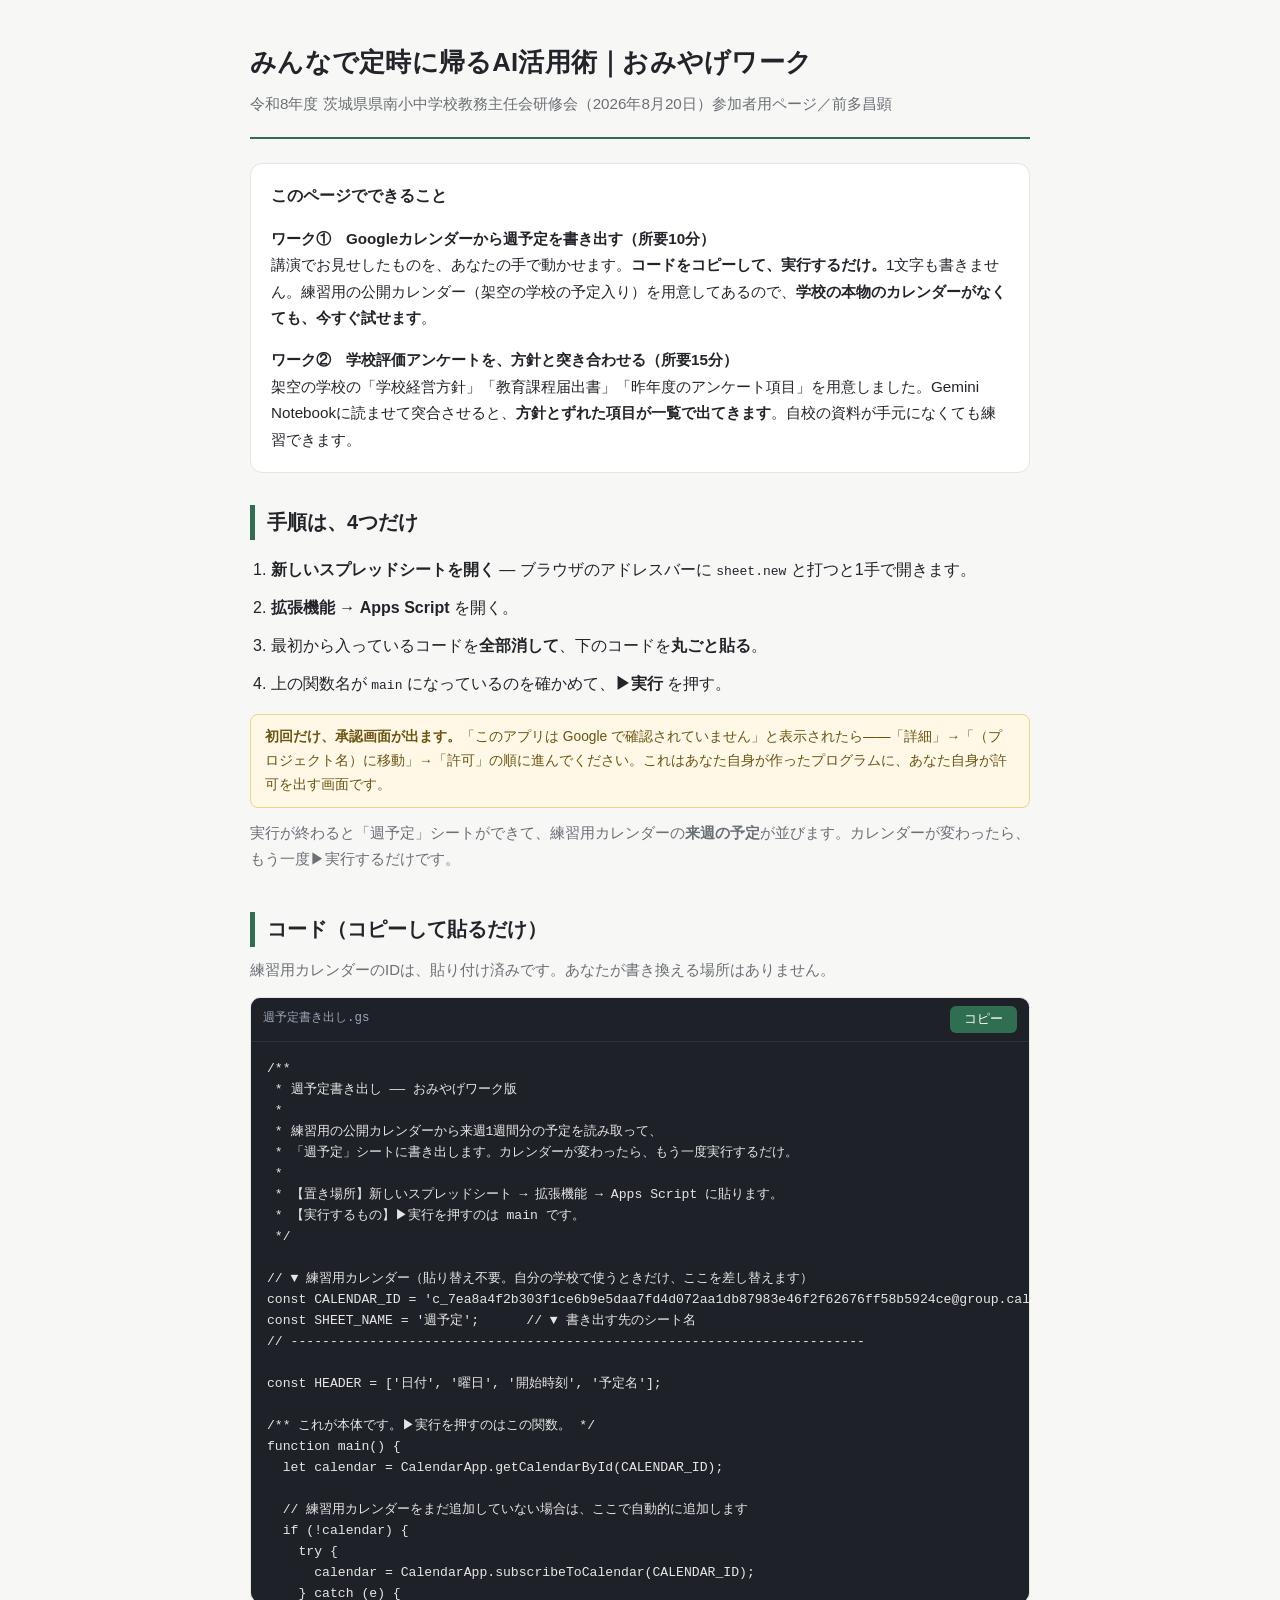
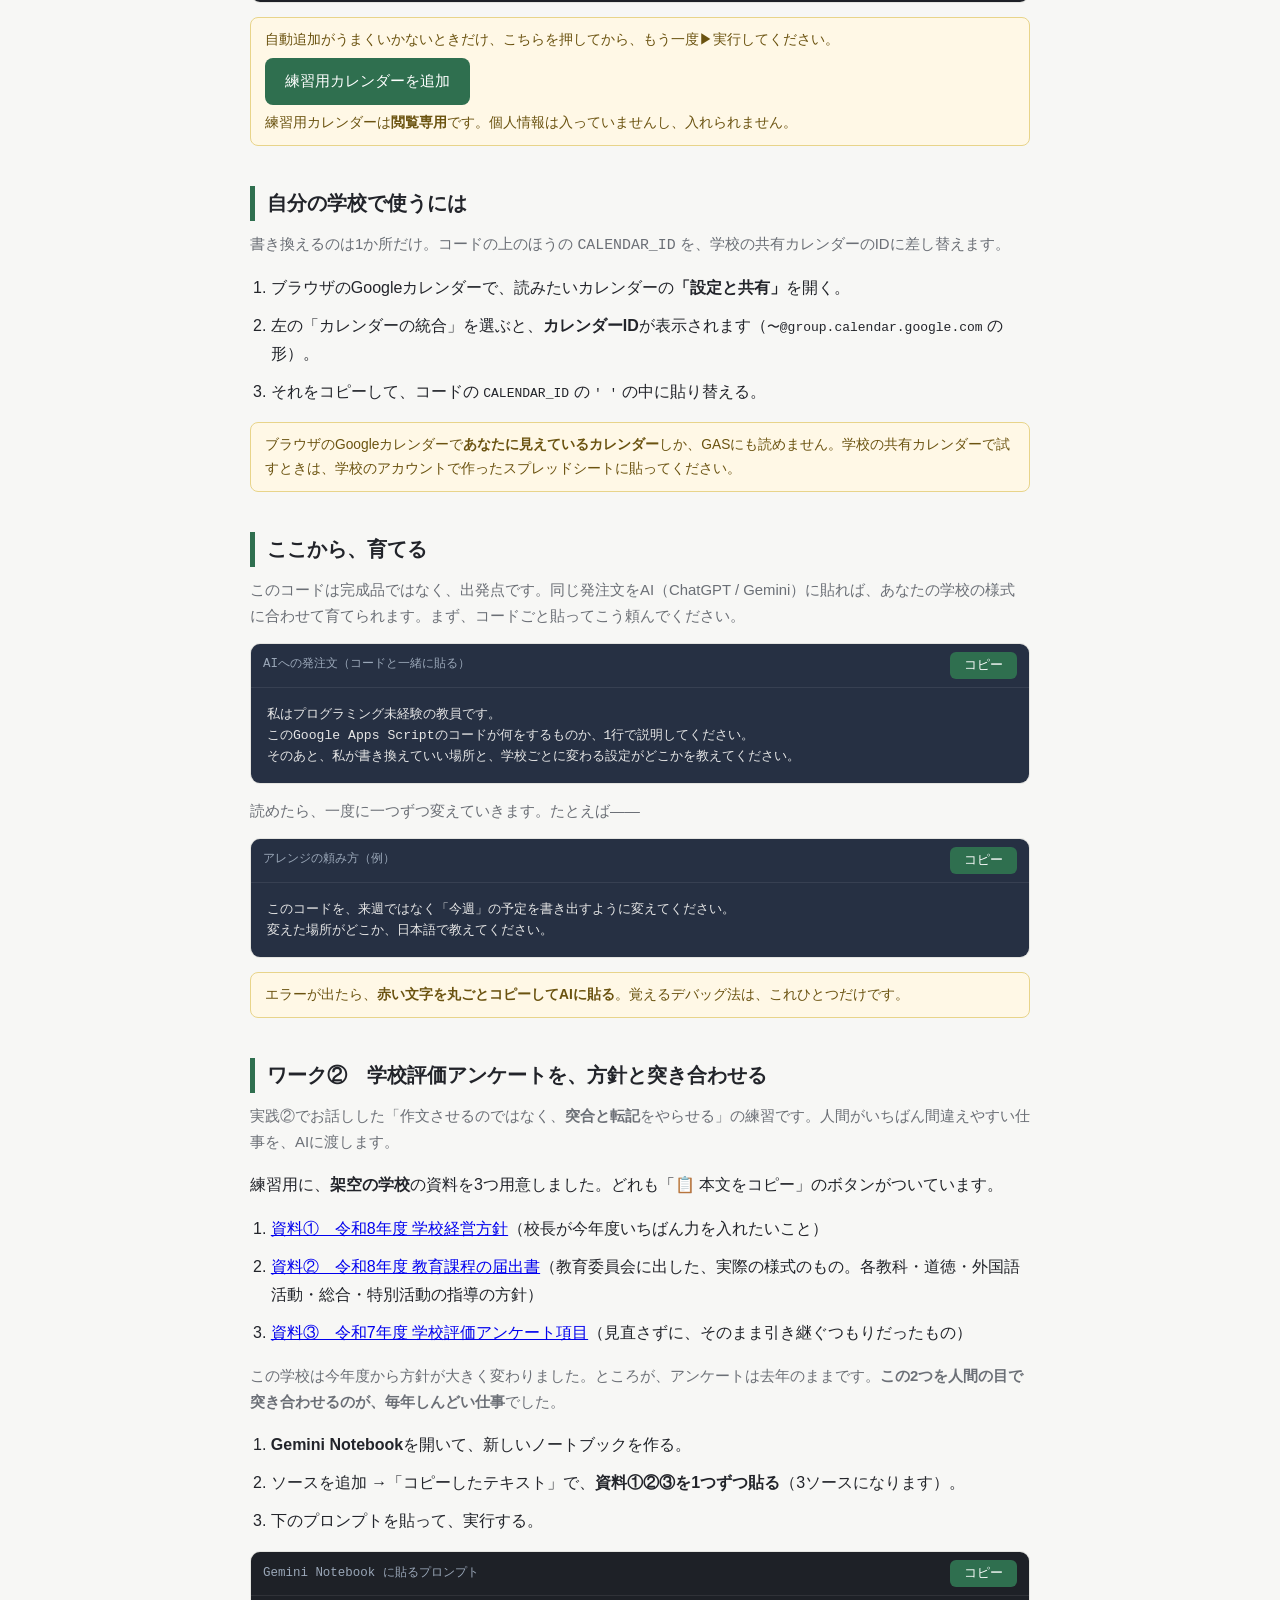
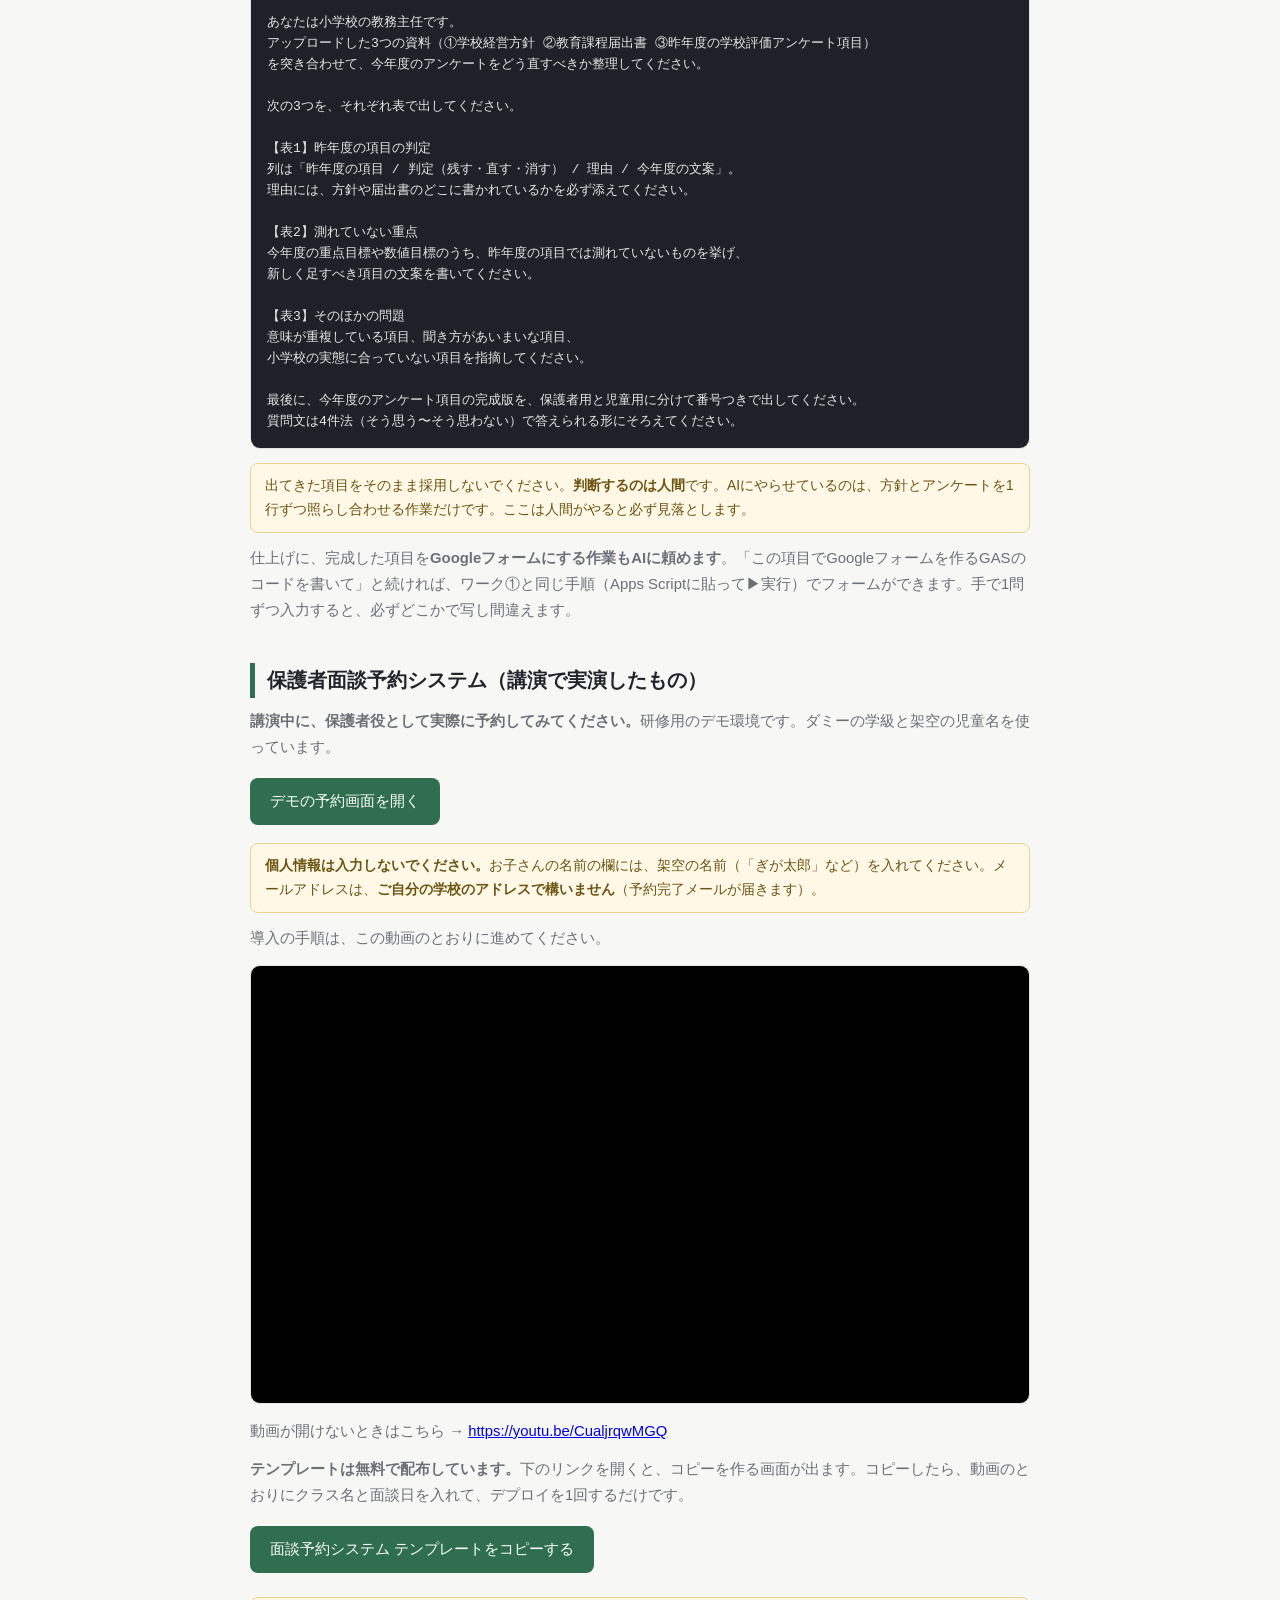
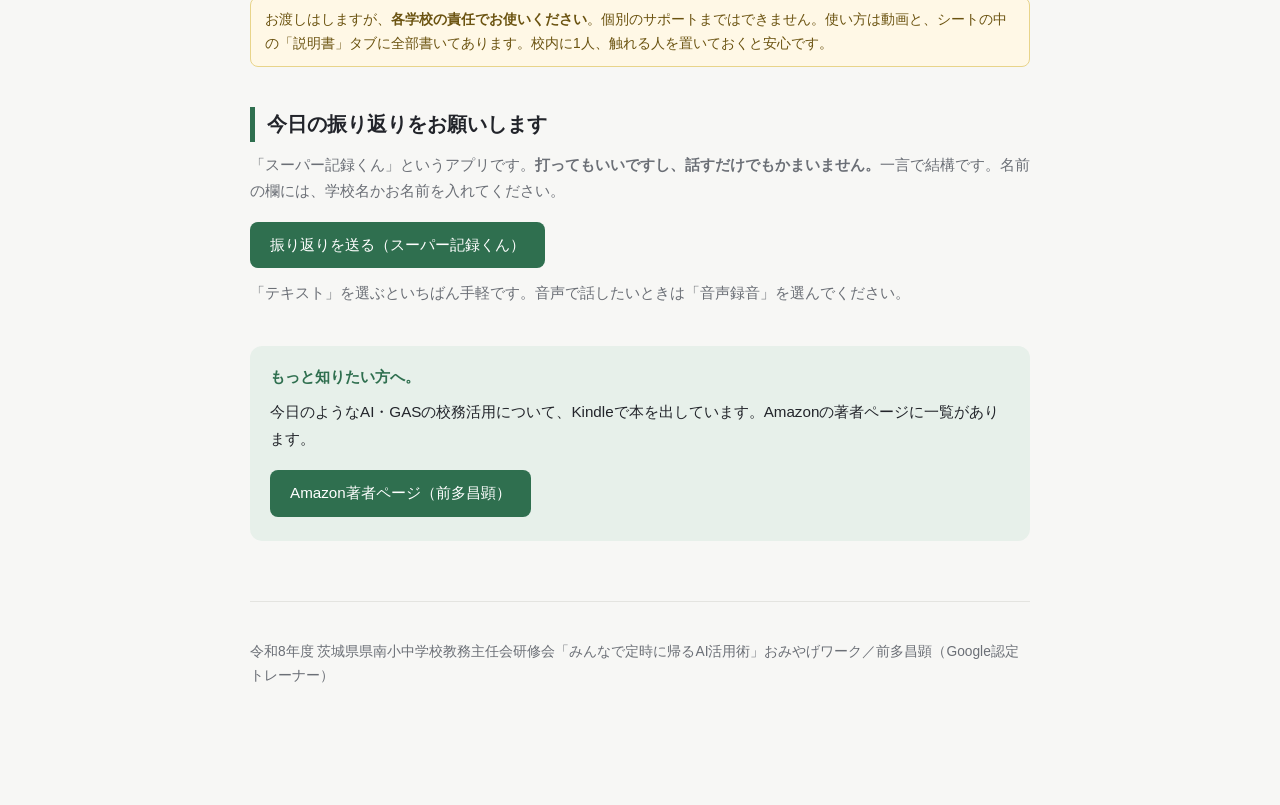
==== index.html @ 82f24085 "振り返り（スーパー記録くん）の導線を追加" ====
<!DOCTYPE html>
<html lang="ja">
<head>
<meta charset="UTF-8">
<meta name="viewport" content="width=device-width, initial-scale=1.0">
<title>みんなで定時に帰るAI活用術｜おみやげワーク</title>
<style>
  :root {
    --bg: #f7f7f5;
    --panel: #ffffff;
    --ink: #22242a;
    --muted: #6b6f76;
    --line: #e4e4e0;
    --accent: #2f6f4f;
    --accent-soft: #e7f0ea;
    --code-bg: #1e2127;
    --code-ink: #e6e6e6;
    --note-bg: #fff8e6;
    --note-line: #e8d48a;
    --note-ink: #6b5310;
  }
  @media (prefers-color-scheme: dark) {
    :root {
      --bg: #16181d;
      --panel: #1e2127;
      --ink: #e7e8ea;
      --muted: #9aa0a8;
      --line: #313640;
      --accent: #6bbf94;
      --accent-soft: #22302a;
      --code-bg: #12141a;
      --code-ink: #e6e6e6;
      --note-bg: #2a2617;
      --note-line: #5c5024;
      --note-ink: #e0cf90;
    }
  }
  * { box-sizing: border-box; }
  body {
    margin: 0;
    background: var(--bg);
    color: var(--ink);
    font-family: -apple-system, BlinkMacSystemFont, "Hiragino Sans", "Noto Sans JP", "Yu Gothic", sans-serif;
    line-height: 1.75;
    -webkit-font-smoothing: antialiased;
  }
  .wrap { max-width: 820px; margin: 0 auto; padding: 40px 20px 80px; }
  header.page {
    border-bottom: 2px solid var(--accent);
    padding-bottom: 20px;
    margin-bottom: 8px;
  }
  header.page h1 { font-size: 1.6rem; margin: 0 0 6px; letter-spacing: .01em; }
  header.page .sub { color: var(--muted); font-size: .95rem; margin: 0; }
  .lead {
    background: var(--panel);
    border: 1px solid var(--line);
    border-radius: 12px;
    padding: 18px 20px;
    margin: 24px 0 32px;
    font-size: .95rem;
  }
  .lead h2 { font-size: 1rem; margin: 0 0 8px; }
  section.step { margin-bottom: 40px; }
  section.step > h2 {
    font-size: 1.25rem;
    border-left: 5px solid var(--accent);
    padding-left: 12px;
    margin: 0 0 10px;
  }
  .what { color: var(--muted); font-size: .93rem; margin: 0 0 12px; }
  .note {
    background: var(--note-bg);
    border: 1px solid var(--note-line);
    color: var(--note-ink);
    border-radius: 8px;
    padding: 10px 14px;
    font-size: .86rem;
    margin: 12px 0;
  }
  .note code { background: rgba(0,0,0,.12); padding: 1px 5px; border-radius: 4px; }
  .codewrap { position: relative; border-radius: 10px; overflow: hidden; border: 1px solid var(--line); margin: 14px 0; }
  .codebar {
    display: flex; justify-content: space-between; align-items: center;
    background: var(--code-bg);
    padding: 8px 12px;
    border-bottom: 1px solid rgba(255,255,255,.08);
  }
  .codebar .fname { color: #9aa7b8; font-size: .78rem; font-family: "SF Mono", Menlo, Consolas, monospace; }
  .copy-btn {
    background: var(--accent);
    color: #fff;
    border: none;
    border-radius: 6px;
    padding: 5px 14px;
    font-size: .8rem;
    cursor: pointer;
    transition: background .15s, transform .1s;
    white-space: nowrap;
  }
  .copy-btn:hover { filter: brightness(1.08); }
  .copy-btn:active { transform: scale(.96); }
  .copy-btn.done { background: #3a8a63; }
  pre {
    margin: 0;
    background: var(--code-bg);
    color: var(--code-ink);
    padding: 16px;
    overflow-x: auto;
    font-size: .82rem;
    line-height: 1.6;
    max-height: 560px;
  }
  pre code { font-family: "SF Mono", Menlo, Consolas, "Courier New", monospace; white-space: pre; }
  .codewrap.order pre { background: #263043; max-height: none; }
  .codewrap.order .codebar { background: #263043; }
  .video {
    position: relative;
    width: 100%;
    aspect-ratio: 16 / 9;
    border-radius: 10px;
    overflow: hidden;
    border: 1px solid var(--line);
    background: #000;
    margin: 14px 0;
  }
  .video iframe {
    position: absolute;
    inset: 0;
    width: 100%;
    height: 100%;
    border: 0;
  }
  .btnlink {
    display: inline-block;
    background: var(--accent);
    color: #fff;
    text-decoration: none;
    border-radius: 8px;
    padding: 10px 20px;
    font-size: .95rem;
    margin: 6px 0;
  }
  .btnlink:hover { filter: brightness(1.08); }
  ol.steps { padding-left: 1.3em; }
  ol.steps li { margin: 10px 0; }
  .cta {
    background: var(--accent-soft);
    border-radius: 12px;
    padding: 18px 20px;
    margin-top: 40px;
    font-size: .95rem;
  }
  .cta strong { color: var(--accent); }
  footer.page {
    margin-top: 60px;
    padding-top: 24px;
    border-top: 1px solid var(--line);
    color: var(--muted);
    font-size: .86rem;
  }
  @media (max-width: 600px) {
    .wrap { padding: 24px 14px 60px; }
    header.page h1 { font-size: 1.3rem; }
    pre { font-size: .76rem; }
  }
</style>
</head>
<body>
<div class="wrap">

<header class="page">
  <h1>みんなで定時に帰るAI活用術｜おみやげワーク</h1>
  <p class="sub">令和8年度 茨城県県南小中学校教務主任会研修会（2026年8月20日）参加者用ページ／前多昌顕</p>
</header>

<div class="lead">
  <h2>このページでできること</h2>
  <p><strong>ワーク①　Googleカレンダーから週予定を書き出す（所要10分）</strong><br>
  講演でお見せしたものを、あなたの手で動かせます。<strong>コードをコピーして、実行するだけ。</strong>1文字も書きません。練習用の公開カレンダー（架空の学校の予定入り）を用意してあるので、<strong>学校の本物のカレンダーがなくても、今すぐ試せます</strong>。</p>
  <p style="margin-bottom:0"><strong>ワーク②　学校評価アンケートを、方針と突き合わせる（所要15分）</strong><br>
  架空の学校の「学校経営方針」「教育課程届出書」「昨年度のアンケート項目」を用意しました。Gemini Notebookに読ませて突合させると、<strong>方針とずれた項目が一覧で出てきます</strong>。自校の資料が手元になくても練習できます。</p>
</div>

<section class="step">
  <h2>手順は、4つだけ</h2>
  <ol class="steps">
    <li><strong>新しいスプレッドシートを開く</strong> — ブラウザのアドレスバーに <code>sheet.new</code> と打つと1手で開きます。</li>
    <li><strong>拡張機能 → Apps Script</strong> を開く。</li>
    <li>最初から入っているコードを<strong>全部消して</strong>、下のコードを<strong>丸ごと貼る</strong>。</li>
    <li>上の関数名が <code>main</code> になっているのを確かめて、<strong>▶実行</strong> を押す。</li>
  </ol>
  <div class="note">
    <strong>初回だけ、承認画面が出ます。</strong>「このアプリは Google で確認されていません」と表示されたら——「詳細」→「（プロジェクト名）に移動」→「許可」の順に進んでください。これはあなた自身が作ったプログラムに、あなた自身が許可を出す画面です。
  </div>
  <p class="what">実行が終わると「週予定」シートができて、練習用カレンダーの<strong>来週の予定</strong>が並びます。カレンダーが変わったら、もう一度▶実行するだけです。</p>
</section>

<section class="step">
  <h2>コード（コピーして貼るだけ）</h2>
  <p class="what">練習用カレンダーのIDは、貼り付け済みです。あなたが書き換える場所はありません。</p>

  <div class="codewrap">
    <div class="codebar"><span class="fname">週予定書き出し.gs</span><button class="copy-btn">コピー</button></div>
    <pre><code>/**
 * 週予定書き出し —— おみやげワーク版
 *
 * 練習用の公開カレンダーから来週1週間分の予定を読み取って、
 * 「週予定」シートに書き出します。カレンダーが変わったら、もう一度実行するだけ。
 *
 * 【置き場所】新しいスプレッドシート → 拡張機能 → Apps Script に貼ります。
 * 【実行するもの】▶実行を押すのは main です。
 */

// ▼ 練習用カレンダー（貼り替え不要。自分の学校で使うときだけ、ここを差し替えます）
const CALENDAR_ID = 'c_7ea8a4f2b303f1ce6b9e5daa7fd4d072aa1db87983e46f2f62676ff58b5924ce@group.calendar.google.com';
const SHEET_NAME = '週予定';      // ▼ 書き出す先のシート名
// -------------------------------------------------------------------------

const HEADER = ['日付', '曜日', '開始時刻', '予定名'];

/** これが本体です。▶実行を押すのはこの関数。 */
function main() {
  let calendar = CalendarApp.getCalendarById(CALENDAR_ID);

  // 練習用カレンダーをまだ追加していない場合は、ここで自動的に追加します
  if (!calendar) {
    try {
      calendar = CalendarApp.subscribeToCalendar(CALENDAR_ID);
    } catch (e) {
      throw new Error(
        '練習用カレンダーを追加できませんでした。\n' +
        'ワークのページにある「練習用カレンダーを追加」のリンクを押してから、もう一度▶実行してください。'
      );
    }
  }

  const week = nextWeek_();
  const events = calendar.getEvents(week.start, week.end);

  const rows = events.map(function (event) {
    const startedAt = event.getStartTime();
    return [
      ymd_(startedAt),
      weekdayOf_(startedAt),
      event.isAllDayEvent() ? '終日' : Utilities.formatDate(startedAt, 'Asia/Tokyo', 'H:mm'),
      event.getTitle()
    ];
  });

  const sheet = getOrCreateSheet_();
  if (sheet.getLastRow() > 1) {
    sheet.getRange(2, 1, sheet.getLastRow() - 1, HEADER.length).clearContent();
  }

  if (rows.length === 0) {
    // 静かな成功：仕組みは動いていて、来週の予定がないだけ
    SpreadsheetApp.getActive().toast(
      week.label + ' の予定は0件でした。時間をおいて、もう一度実行してみてください。',
      '書き出しました', 10
    );
    return;
  }

  sheet.getRange(2, 1, rows.length, HEADER.length).setValues(rows);
  sheet.getRange(2, 1, rows.length, 1).setNumberFormat('@');
  SpreadsheetApp.getActive().toast(week.label + ' の予定を ' + rows.length + ' 件、書き出しました。', '完了', 6);
}

// ===== ここから下は、読まなくても大丈夫な部分です =========================

/** 「週予定」シートを、なければ見出しつきで作ります。 */
function getOrCreateSheet_() {
  const ss = SpreadsheetApp.getActive();
  ss.setSpreadsheetTimeZone('Asia/Tokyo'); // 日付がずれないように、先に日本時間にそろえます

  let sheet = ss.getSheetByName(SHEET_NAME);
  if (!sheet) sheet = ss.insertSheet(SHEET_NAME, 0);

  const header = sheet.getRange(1, 1, 1, HEADER.length);
  if (String(header.getValues()[0][0]) !== HEADER[0]) {
    header.setValues([HEADER]).setFontWeight('bold').setBackground('#e8eaed');
    sheet.setFrozenRows(1);
    sheet.setColumnWidth(1, 110);
    sheet.setColumnWidth(2, 50);
    sheet.setColumnWidth(3, 90);
    sheet.setColumnWidth(4, 380);
  }
  return sheet;
}

/**
 * 来週の月曜0時から、土曜0時までを返します。
 * スクリプトのタイムゾーン設定に左右されないよう、日本時間で組み立てています。
 */
function nextWeek_() {
  const today = Utilities.formatDate(new Date(), 'Asia/Tokyo', 'yyyy-MM-dd').split('-').map(Number);
  const anchor = Date.UTC(today[0], today[1] - 1, today[2]);
  const day = new Date(anchor).getUTCDay();           // 0=日 … 6=土
  const untilMonday = ((8 - day) % 7) || 7;           // 次の月曜まであと何日か
  const monday = anchor + untilMonday * 24 * 60 * 60 * 1000;

  const start = new Date(monday - 9 * 60 * 60 * 1000);          // 日本時間の月曜0:00
  const end = new Date(start.getTime() + 5 * 24 * 60 * 60 * 1000); // 日本時間の土曜0:00

  return {
    start: start,
    end: end,
    label: Utilities.formatDate(start, 'Asia/Tokyo', 'M月d日') + 'の週'
  };
}

/** 2026-08-17 の形の文字列にします。 */
function ymd_(date) {
  return Utilities.formatDate(date, 'Asia/Tokyo', 'yyyy-MM-dd');
}

/** 日本時間での曜日を1文字で返します。 */
function weekdayOf_(date) {
  const n = ymd_(date).split('-').map(Number);
  const anchor = new Date(Date.UTC(n[0], n[1] - 1, n[2]));
  return ['日', '月', '火', '水', '木', '金', '土'][anchor.getUTCDay()];
}</code></pre>
  </div>

  <div class="note">
    自動追加がうまくいかないときだけ、こちらを押してから、もう一度▶実行してください。<br>
    <a class="btnlink" href="https://calendar.google.com/calendar/render?cid=c_7ea8a4f2b303f1ce6b9e5daa7fd4d072aa1db87983e46f2f62676ff58b5924ce%40group.calendar.google.com" target="_blank" rel="noopener">練習用カレンダーを追加</a><br>
    練習用カレンダーは<strong>閲覧専用</strong>です。個人情報は入っていませんし、入れられません。
  </div>
</section>

<section class="step">
  <h2>自分の学校で使うには</h2>
  <p class="what">書き換えるのは1か所だけ。コードの上のほうの <code>CALENDAR_ID</code> を、学校の共有カレンダーのIDに差し替えます。</p>
  <ol class="steps">
    <li>ブラウザのGoogleカレンダーで、読みたいカレンダーの<strong>「設定と共有」</strong>を開く。</li>
    <li>左の「カレンダーの統合」を選ぶと、<strong>カレンダーID</strong>が表示されます（<code>〜@group.calendar.google.com</code> の形）。</li>
    <li>それをコピーして、コードの <code>CALENDAR_ID</code> の <code>' '</code> の中に貼り替える。</li>
  </ol>
  <div class="note">
    ブラウザのGoogleカレンダーで<strong>あなたに見えているカレンダー</strong>しか、GASにも読めません。学校の共有カレンダーで試すときは、学校のアカウントで作ったスプレッドシートに貼ってください。
  </div>
</section>

<section class="step">
  <h2>ここから、育てる</h2>
  <p class="what">このコードは完成品ではなく、出発点です。同じ発注文をAI（ChatGPT / Gemini）に貼れば、あなたの学校の様式に合わせて育てられます。まず、コードごと貼ってこう頼んでください。</p>

  <div class="codewrap order">
    <div class="codebar"><span class="fname">AIへの発注文（コードと一緒に貼る）</span><button class="copy-btn">コピー</button></div>
    <pre><code>私はプログラミング未経験の教員です。
このGoogle Apps Scriptのコードが何をするものか、1行で説明してください。
そのあと、私が書き換えていい場所と、学校ごとに変わる設定がどこかを教えてください。</code></pre>
  </div>

  <p class="what">読めたら、一度に一つずつ変えていきます。たとえば——</p>

  <div class="codewrap order">
    <div class="codebar"><span class="fname">アレンジの頼み方（例）</span><button class="copy-btn">コピー</button></div>
    <pre><code>このコードを、来週ではなく「今週」の予定を書き出すように変えてください。
変えた場所がどこか、日本語で教えてください。</code></pre>
  </div>

  <div class="note">
    エラーが出たら、<strong>赤い文字を丸ごとコピーしてAIに貼る</strong>。覚えるデバッグ法は、これひとつだけです。
  </div>
</section>

<section class="step">
  <h2>ワーク②　学校評価アンケートを、方針と突き合わせる</h2>
  <p class="what">実践②でお話しした「作文させるのではなく、<strong>突合と転記</strong>をやらせる」の練習です。人間がいちばん間違えやすい仕事を、AIに渡します。</p>

  <p>練習用に、<strong>架空の学校</strong>の資料を3つ用意しました。どれも「📋 本文をコピー」のボタンがついています。</p>
  <ol class="steps">
    <li><a href="shiryo/01_学校経営方針.html" target="_blank" rel="noopener">資料①　令和8年度 学校経営方針</a>（校長が今年度いちばん力を入れたいこと）</li>
    <li><a href="shiryo/02_教育課程届出書.html" target="_blank" rel="noopener">資料②　令和8年度 教育課程の届出書</a>（教育委員会に出した、実際の様式のもの。各教科・道徳・外国語活動・総合・特別活動の指導の方針）</li>
    <li><a href="shiryo/03_昨年度アンケート項目.html" target="_blank" rel="noopener">資料③　令和7年度 学校評価アンケート項目</a>（見直さずに、そのまま引き継ぐつもりだったもの）</li>
  </ol>

  <p class="what">この学校は今年度から方針が大きく変わりました。ところが、アンケートは去年のままです。<strong>この2つを人間の目で突き合わせるのが、毎年しんどい仕事</strong>でした。</p>

  <ol class="steps">
    <li><strong>Gemini Notebook</strong>を開いて、新しいノートブックを作る。</li>
    <li>ソースを追加 →「コピーしたテキスト」で、<strong>資料①②③を1つずつ貼る</strong>（3ソースになります）。</li>
    <li>下のプロンプトを貼って、実行する。</li>
  </ol>

  <div class="codewrap">
    <div class="codebar">
      <span class="fname">Gemini Notebook に貼るプロンプト</span>
      <button class="copy-btn">コピー</button>
    </div>
<pre><code>あなたは小学校の教務主任です。
アップロードした3つの資料（①学校経営方針 ②教育課程届出書 ③昨年度の学校評価アンケート項目）
を突き合わせて、今年度のアンケートをどう直すべきか整理してください。

次の3つを、それぞれ表で出してください。

【表1】昨年度の項目の判定
列は「昨年度の項目 / 判定（残す・直す・消す） / 理由 / 今年度の文案」。
理由には、方針や届出書のどこに書かれているかを必ず添えてください。

【表2】測れていない重点
今年度の重点目標や数値目標のうち、昨年度の項目では測れていないものを挙げ、
新しく足すべき項目の文案を書いてください。

【表3】そのほかの問題
意味が重複している項目、聞き方があいまいな項目、
小学校の実態に合っていない項目を指摘してください。

最後に、今年度のアンケート項目の完成版を、保護者用と児童用に分けて番号つきで出してください。
質問文は4件法（そう思う〜そう思わない）で答えられる形にそろえてください。</code></pre>
  </div>

  <div class="note">
    出てきた項目をそのまま採用しないでください。<strong>判断するのは人間</strong>です。AIにやらせているのは、方針とアンケートを1行ずつ照らし合わせる作業だけです。ここは人間がやると必ず見落とします。
  </div>

  <p class="what">仕上げに、完成した項目を<strong>Googleフォームにする作業もAIに頼めます</strong>。「この項目でGoogleフォームを作るGASのコードを書いて」と続ければ、ワーク①と同じ手順（Apps Scriptに貼って▶実行）でフォームができます。手で1問ずつ入力すると、必ずどこかで写し間違えます。</p>
</section>

<section class="step">
  <h2>保護者面談予約システム（講演で実演したもの）</h2>

  <p class="what"><strong>講演中に、保護者役として実際に予約してみてください。</strong>研修用のデモ環境です。ダミーの学級と架空の児童名を使っています。</p>
  <p style="margin:0 0 6px"><a class="btnlink" href="yoyaku/" target="_blank" rel="noopener">デモの予約画面を開く</a></p>
  <div class="note">
    <strong>個人情報は入力しないでください。</strong>お子さんの名前の欄には、架空の名前（「ぎが太郎」など）を入れてください。メールアドレスは、<strong>ご自分の学校のアドレスで構いません</strong>（予約完了メールが届きます）。
  </div>

  <p class="what">導入の手順は、この動画のとおりに進めてください。</p>
  <div class="video">
    <iframe src="https://www.youtube.com/embed/CualjrqwMGQ" title="保護者面談予約システム 導入動画"
            allow="accelerometer; autoplay; clipboard-write; encrypted-media; gyroscope; picture-in-picture; web-share"
            allowfullscreen></iframe>
  </div>
  <p class="what">動画が開けないときはこちら → <a href="https://youtu.be/CualjrqwMGQ" target="_blank" rel="noopener">https://youtu.be/CualjrqwMGQ</a></p>

  <p class="what"><strong>テンプレートは無料で配布しています。</strong>下のリンクを開くと、コピーを作る画面が出ます。コピーしたら、動画のとおりにクラス名と面談日を入れて、デプロイを1回するだけです。</p>
  <p style="margin:0 0 18px"><a class="btnlink" href="https://bit.ly/easy_reservation" target="_blank" rel="noopener">面談予約システム テンプレートをコピーする</a></p>
  <div class="note">
    お渡しはしますが、<strong>各学校の責任でお使いください</strong>。個別のサポートまではできません。使い方は動画と、シートの中の「説明書」タブに全部書いてあります。校内に1人、触れる人を置いておくと安心です。
  </div>
</section>

<section class="step">
  <h2>今日の振り返りをお願いします</h2>
  <p class="what">「スーパー記録くん」というアプリです。<strong>打ってもいいですし、話すだけでもかまいません。</strong>一言で結構です。名前の欄には、学校名かお名前を入れてください。</p>
  <p style="margin:0 0 6px"><a class="btnlink" href="https://johnnymaeta.github.io/kirokukunneo/" target="_blank" rel="noopener">振り返りを送る（スーパー記録くん）</a></p>
  <p class="what" style="margin-bottom:0">「テキスト」を選ぶといちばん手軽です。音声で話したいときは「音声録音」を選んでください。</p>
</section>

<div class="cta">
  <p style="margin:0 0 8px"><strong>もっと知りたい方へ。</strong></p>
  <p style="margin:0 0 12px">今日のようなAI・GASの校務活用について、Kindleで本を出しています。Amazonの著者ページに一覧があります。</p>
  <a class="btnlink" href="https://link.amazon/B00VoIrzV" target="_blank" rel="noopener">Amazon著者ページ（前多昌顕）</a>
</div>

<footer class="page">
  <p>令和8年度 茨城県県南小中学校教務主任会研修会「みんなで定時に帰るAI活用術」おみやげワーク／前多昌顕（Google認定トレーナー）</p>
</footer>

</div>

<script>
  document.querySelectorAll('.copy-btn').forEach(btn => {
    btn.addEventListener('click', () => {
      const code = btn.closest('.codewrap').querySelector('code').innerText;
      navigator.clipboard.writeText(code).then(() => {
        const original = btn.textContent;
        btn.textContent = 'コピーしました';
        btn.classList.add('done');
        setTimeout(() => { btn.textContent = original; btn.classList.remove('done'); }, 1600);
      });
    });
  });
</script>
</body>
</html>
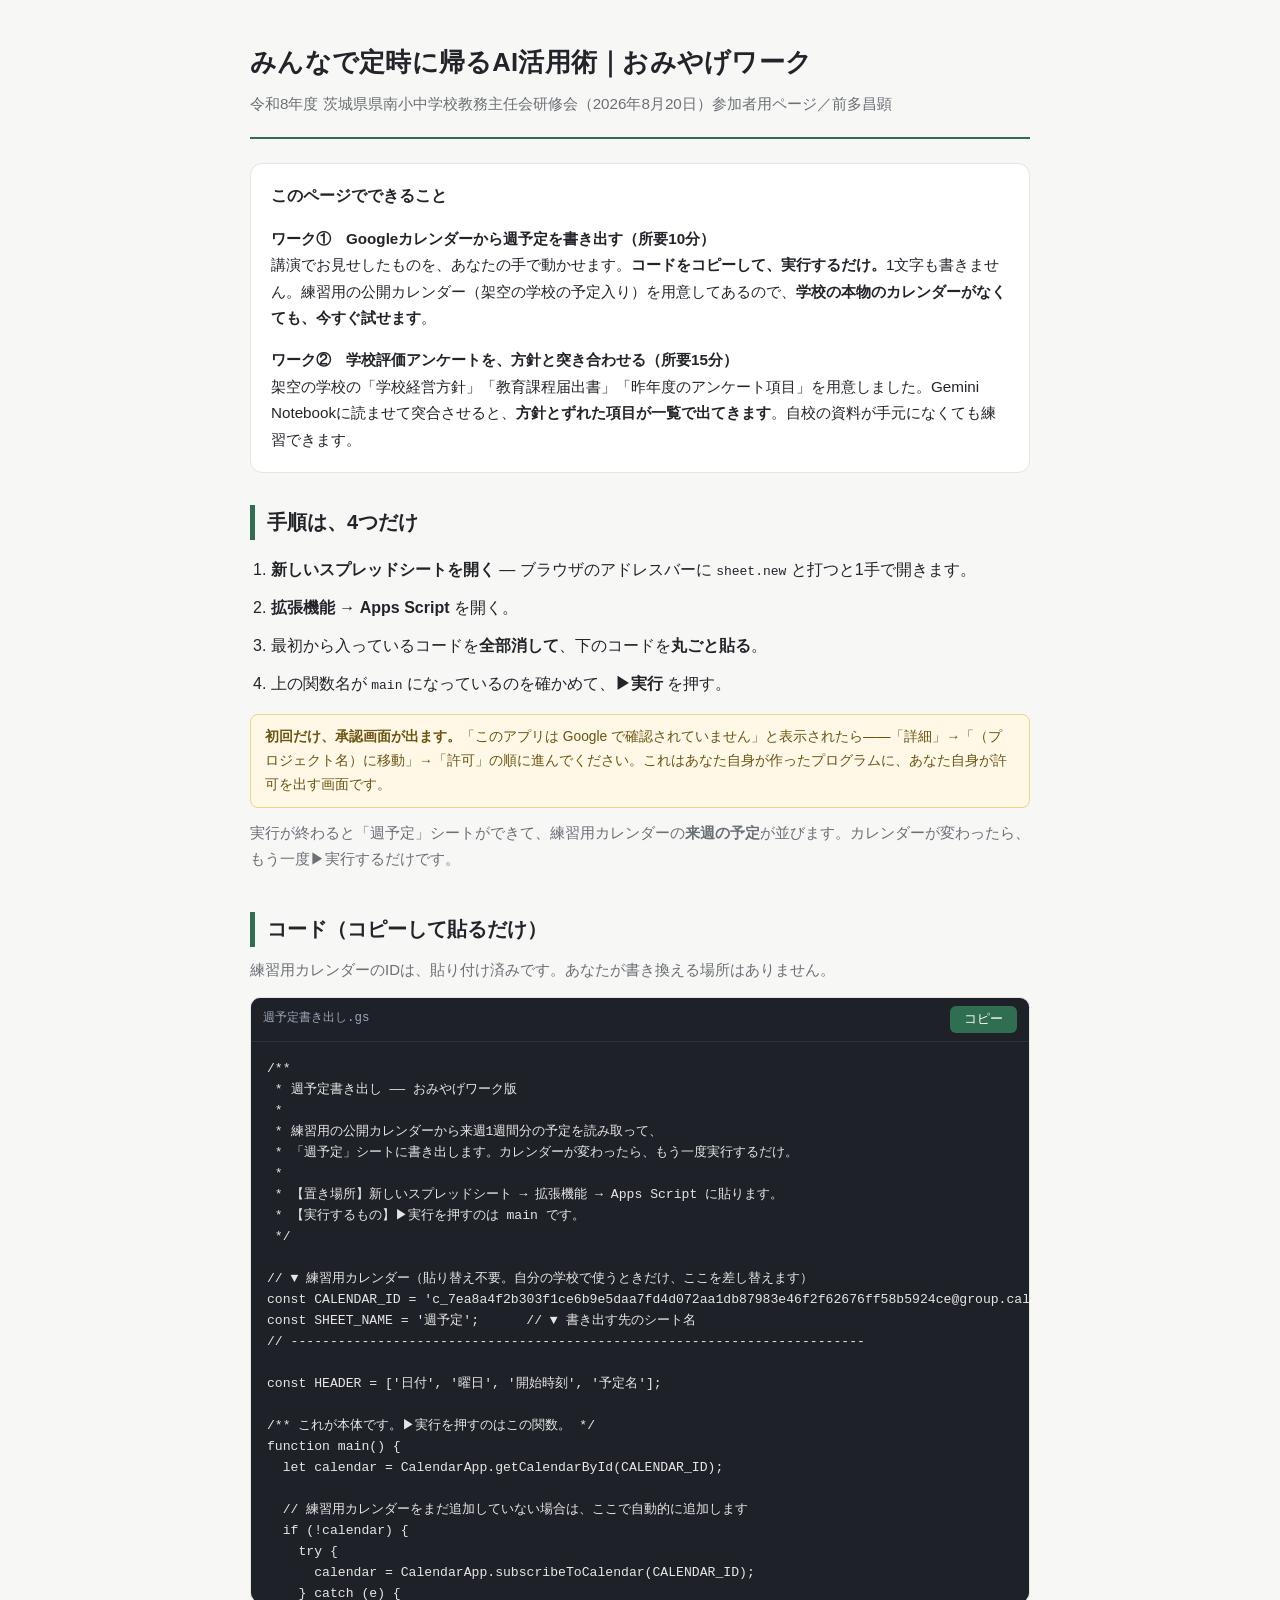
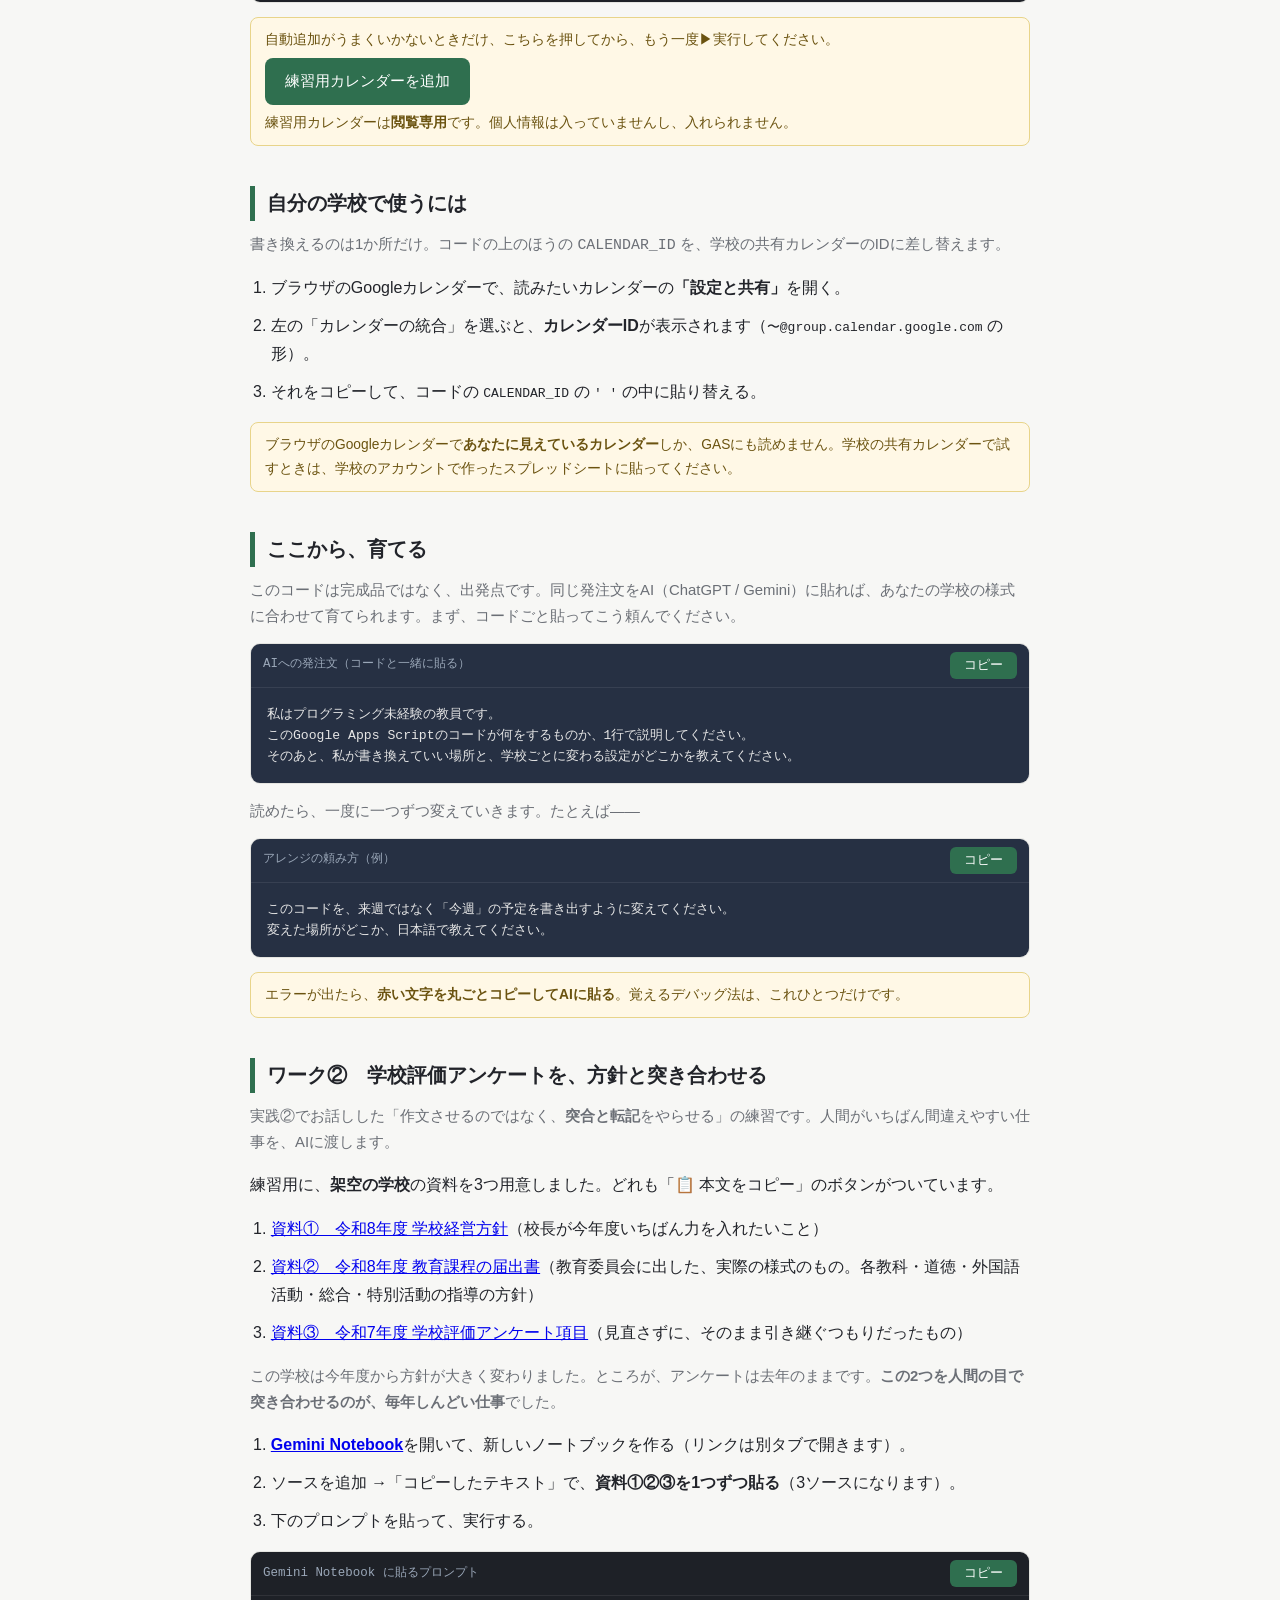
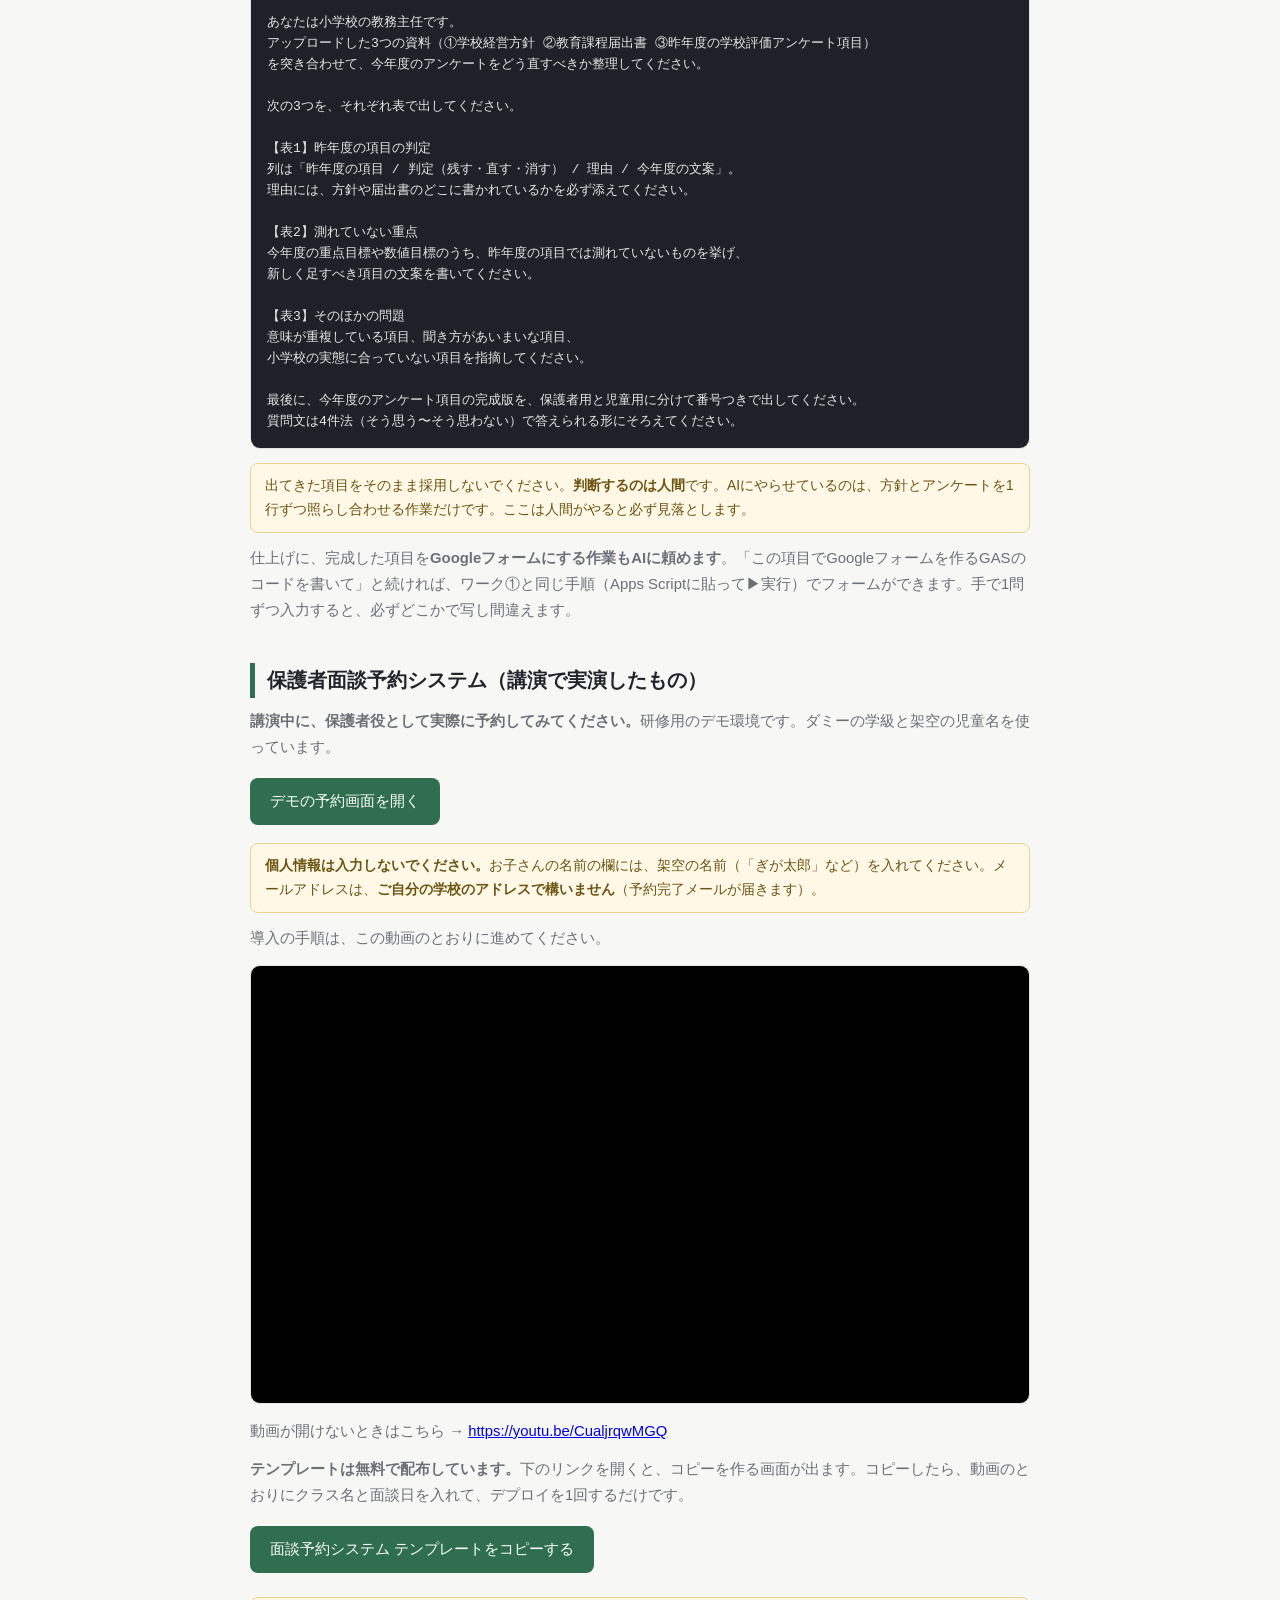
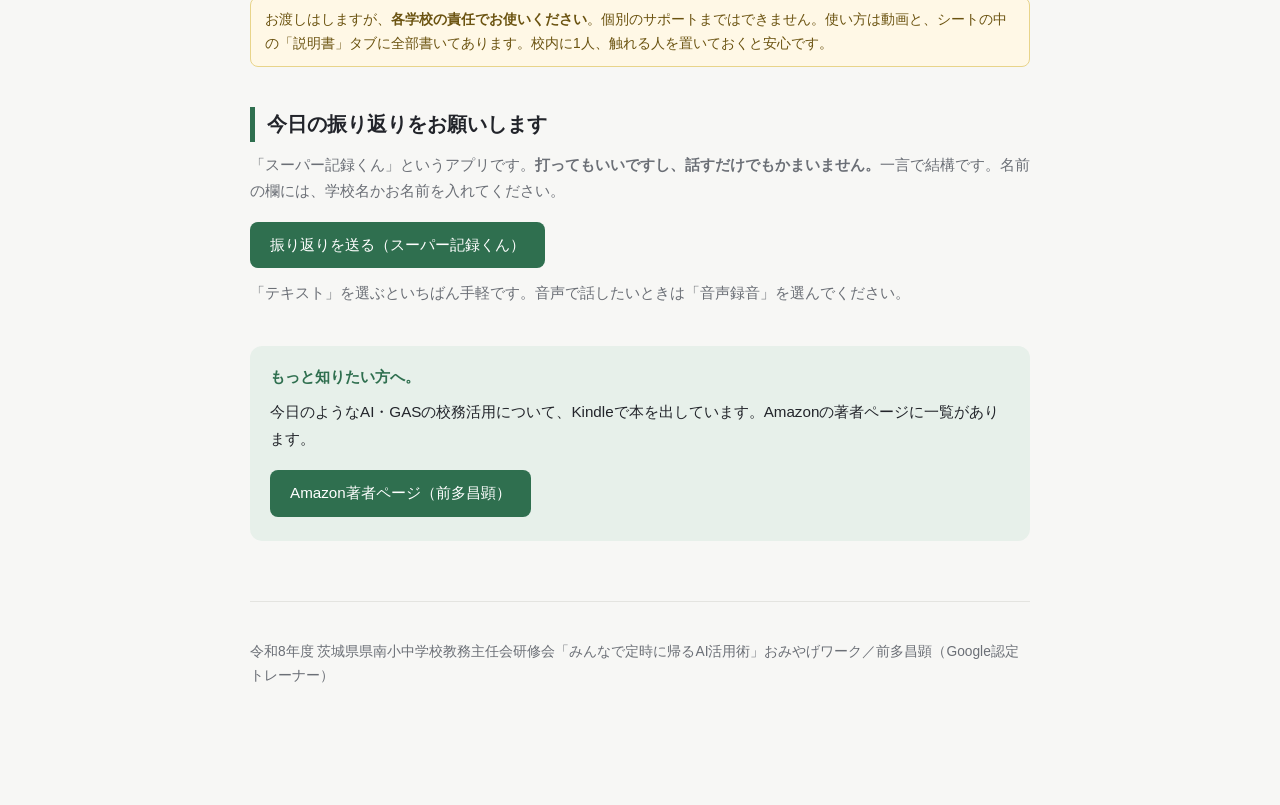
==== commit b1bcae43: "ワーク②: Gemini Notebook をリンク化（別タブで開く）" ====
--- a/index.html
+++ b/index.html
@@ -381,7 +381,7 @@
   <p class="what">この学校は今年度から方針が大きく変わりました。ところが、アンケートは去年のままです。<strong>この2つを人間の目で突き合わせるのが、毎年しんどい仕事</strong>でした。</p>
 
   <ol class="steps">
-    <li><strong>Gemini Notebook</strong>を開いて、新しいノートブックを作る。</li>
+    <li><a href="https://notebook.google.com/?" target="_blank" rel="noopener"><strong>Gemini Notebook</strong></a>を開いて、新しいノートブックを作る（リンクは別タブで開きます）。</li>
     <li>ソースを追加 →「コピーしたテキスト」で、<strong>資料①②③を1つずつ貼る</strong>（3ソースになります）。</li>
     <li>下のプロンプトを貼って、実行する。</li>
   </ol>
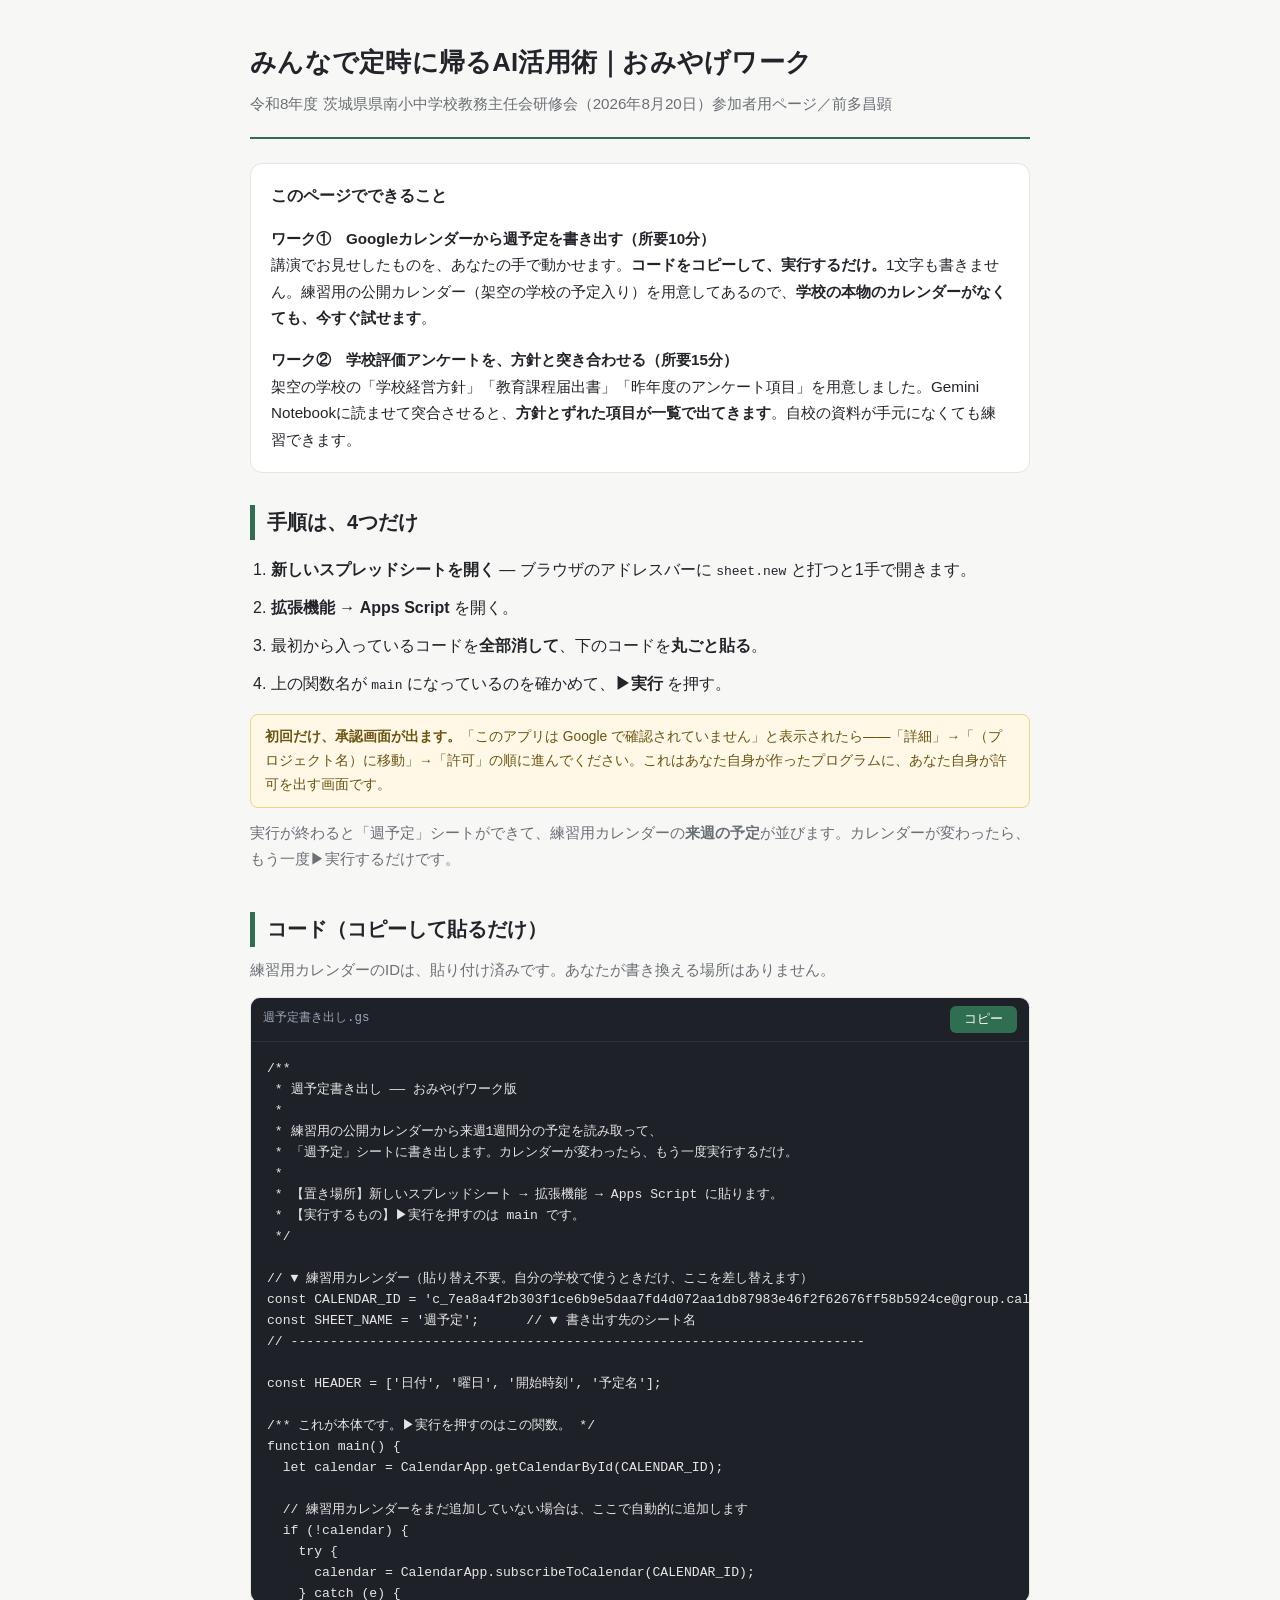
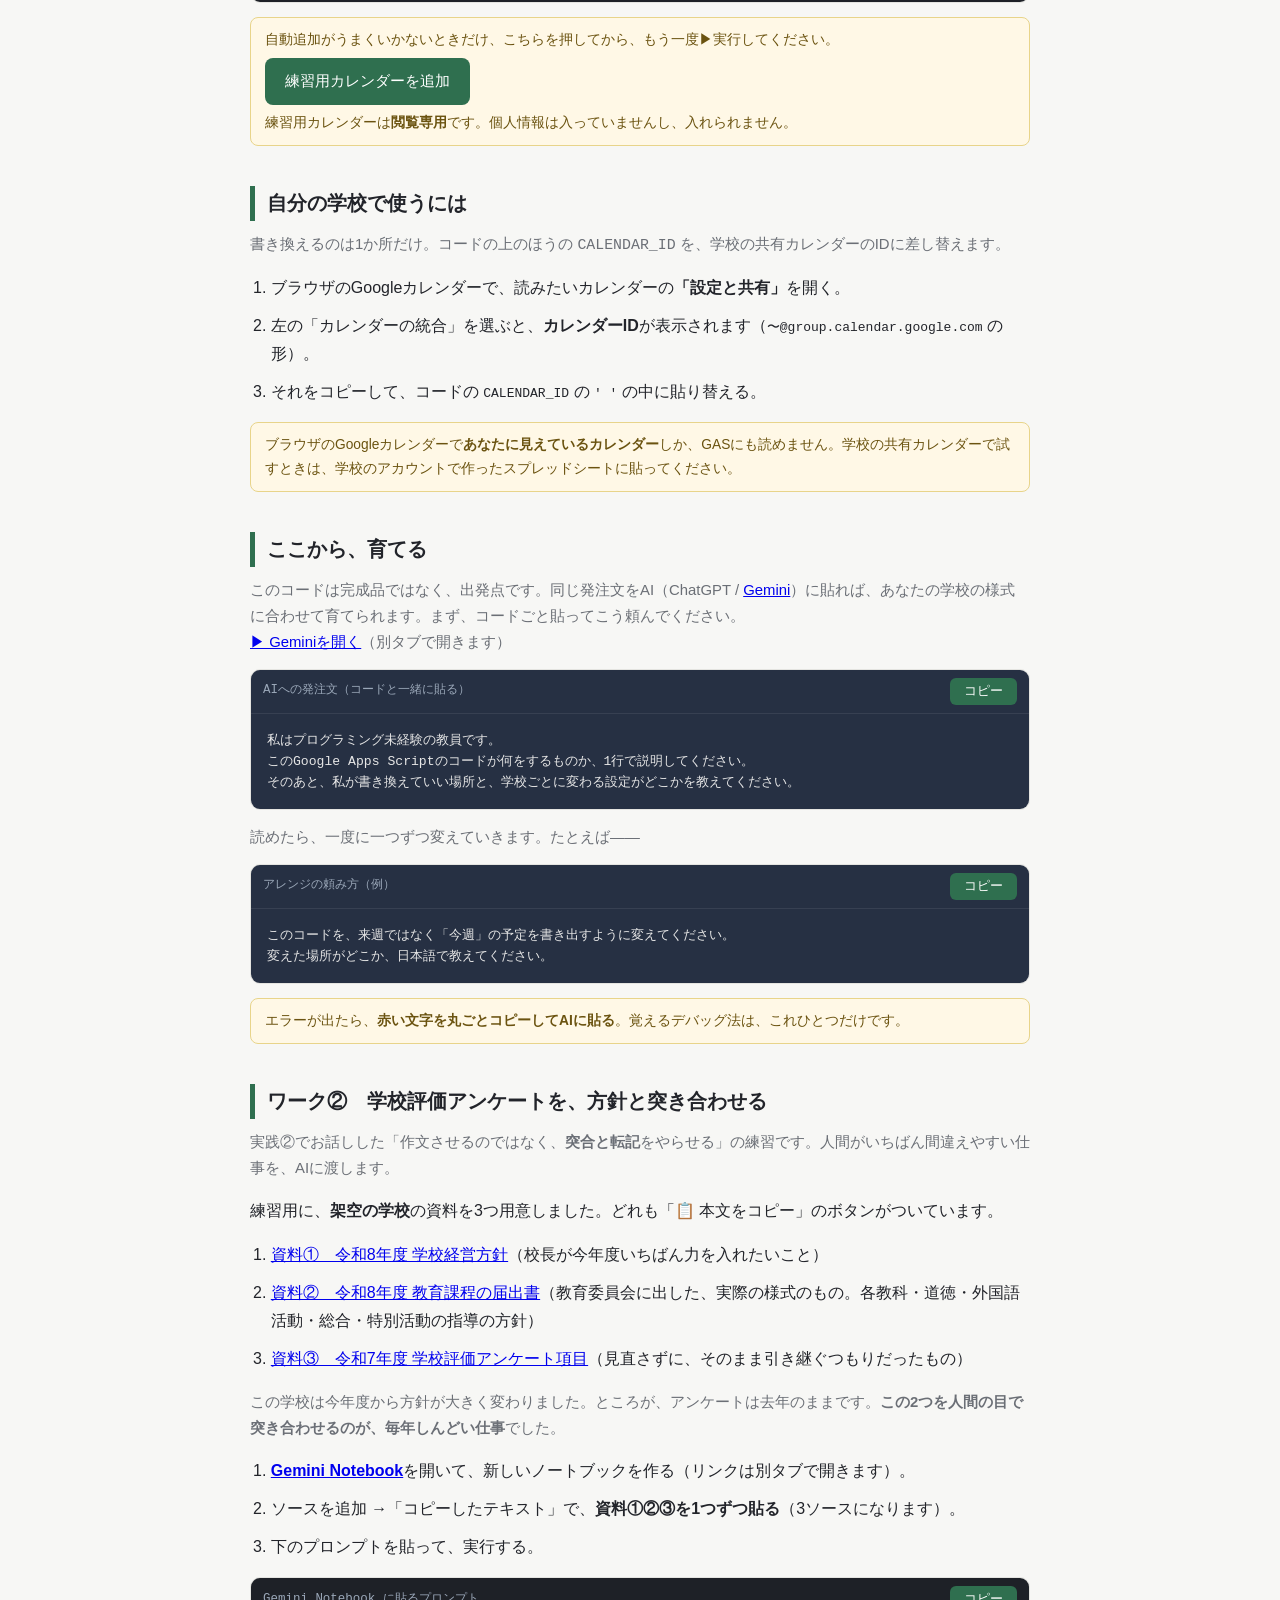
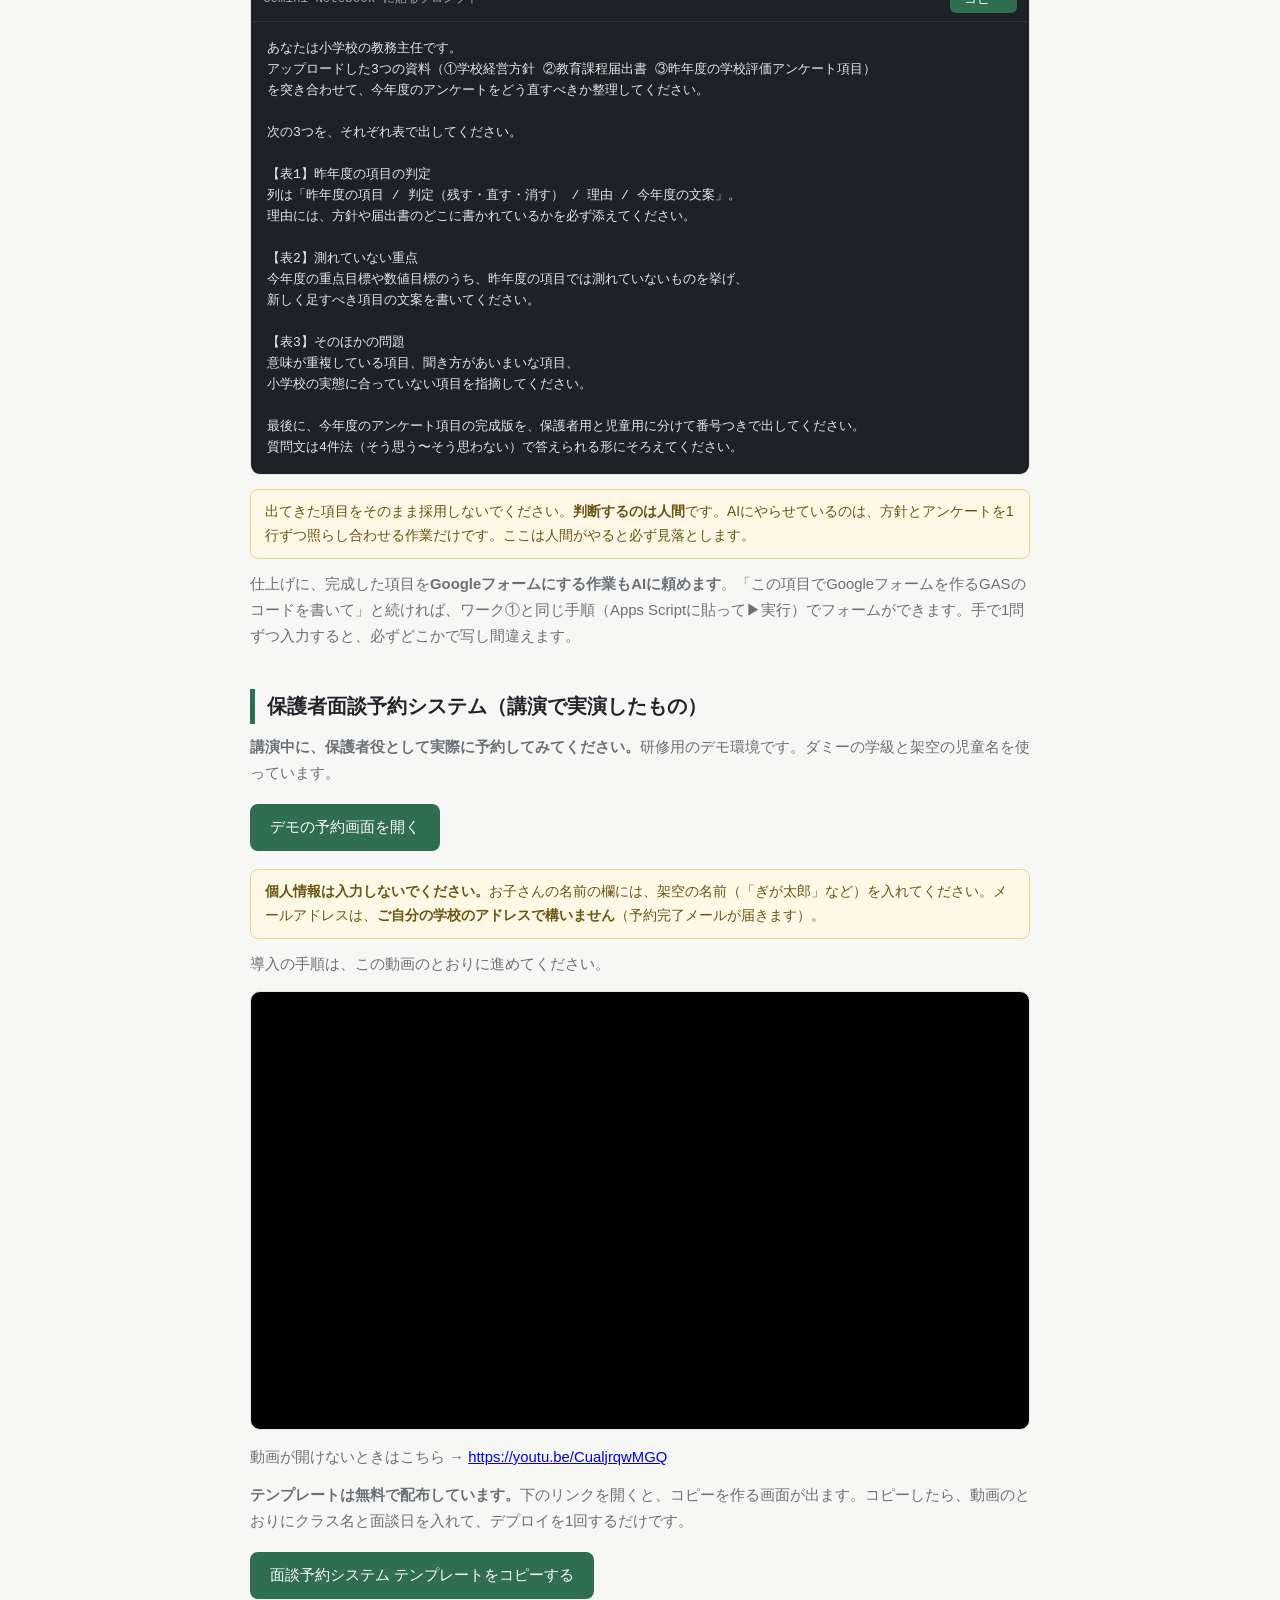
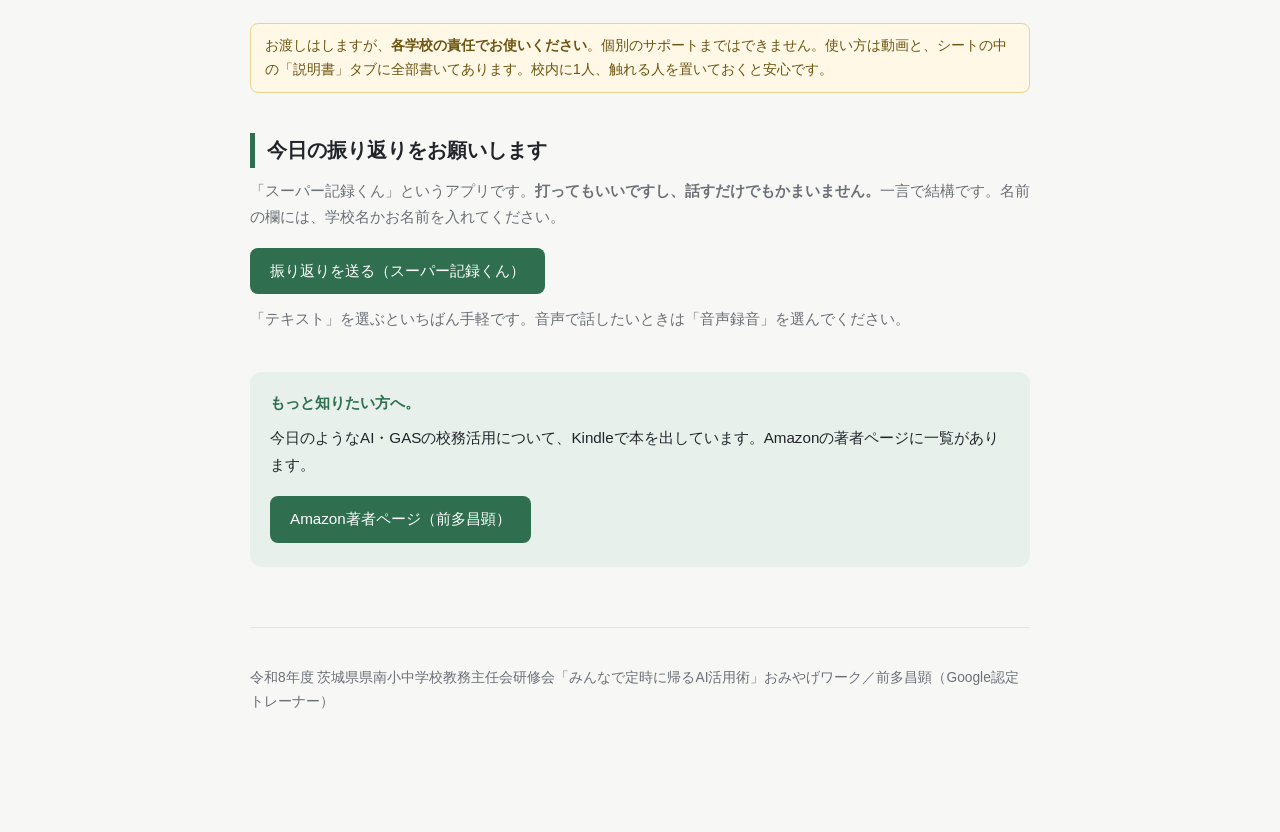
==== commit b4fcca4a: "「ここから、育てる」にGeminiの起動リンクを追加（別タブ）" ====
--- a/index.html
+++ b/index.html
@@ -345,7 +345,7 @@
 
 <section class="step">
   <h2>ここから、育てる</h2>
-  <p class="what">このコードは完成品ではなく、出発点です。同じ発注文をAI（ChatGPT / Gemini）に貼れば、あなたの学校の様式に合わせて育てられます。まず、コードごと貼ってこう頼んでください。</p>
+  <p class="what">このコードは完成品ではなく、出発点です。同じ発注文をAI（ChatGPT / <a href="https://gemini.google.com/" target="_blank" rel="noopener">Gemini</a>）に貼れば、あなたの学校の様式に合わせて育てられます。まず、コードごと貼ってこう頼んでください。<br><a href="https://gemini.google.com/" target="_blank" rel="noopener">▶ Geminiを開く</a>（別タブで開きます）</p>
 
   <div class="codewrap order">
     <div class="codebar"><span class="fname">AIへの発注文（コードと一緒に貼る）</span><button class="copy-btn">コピー</button></div>
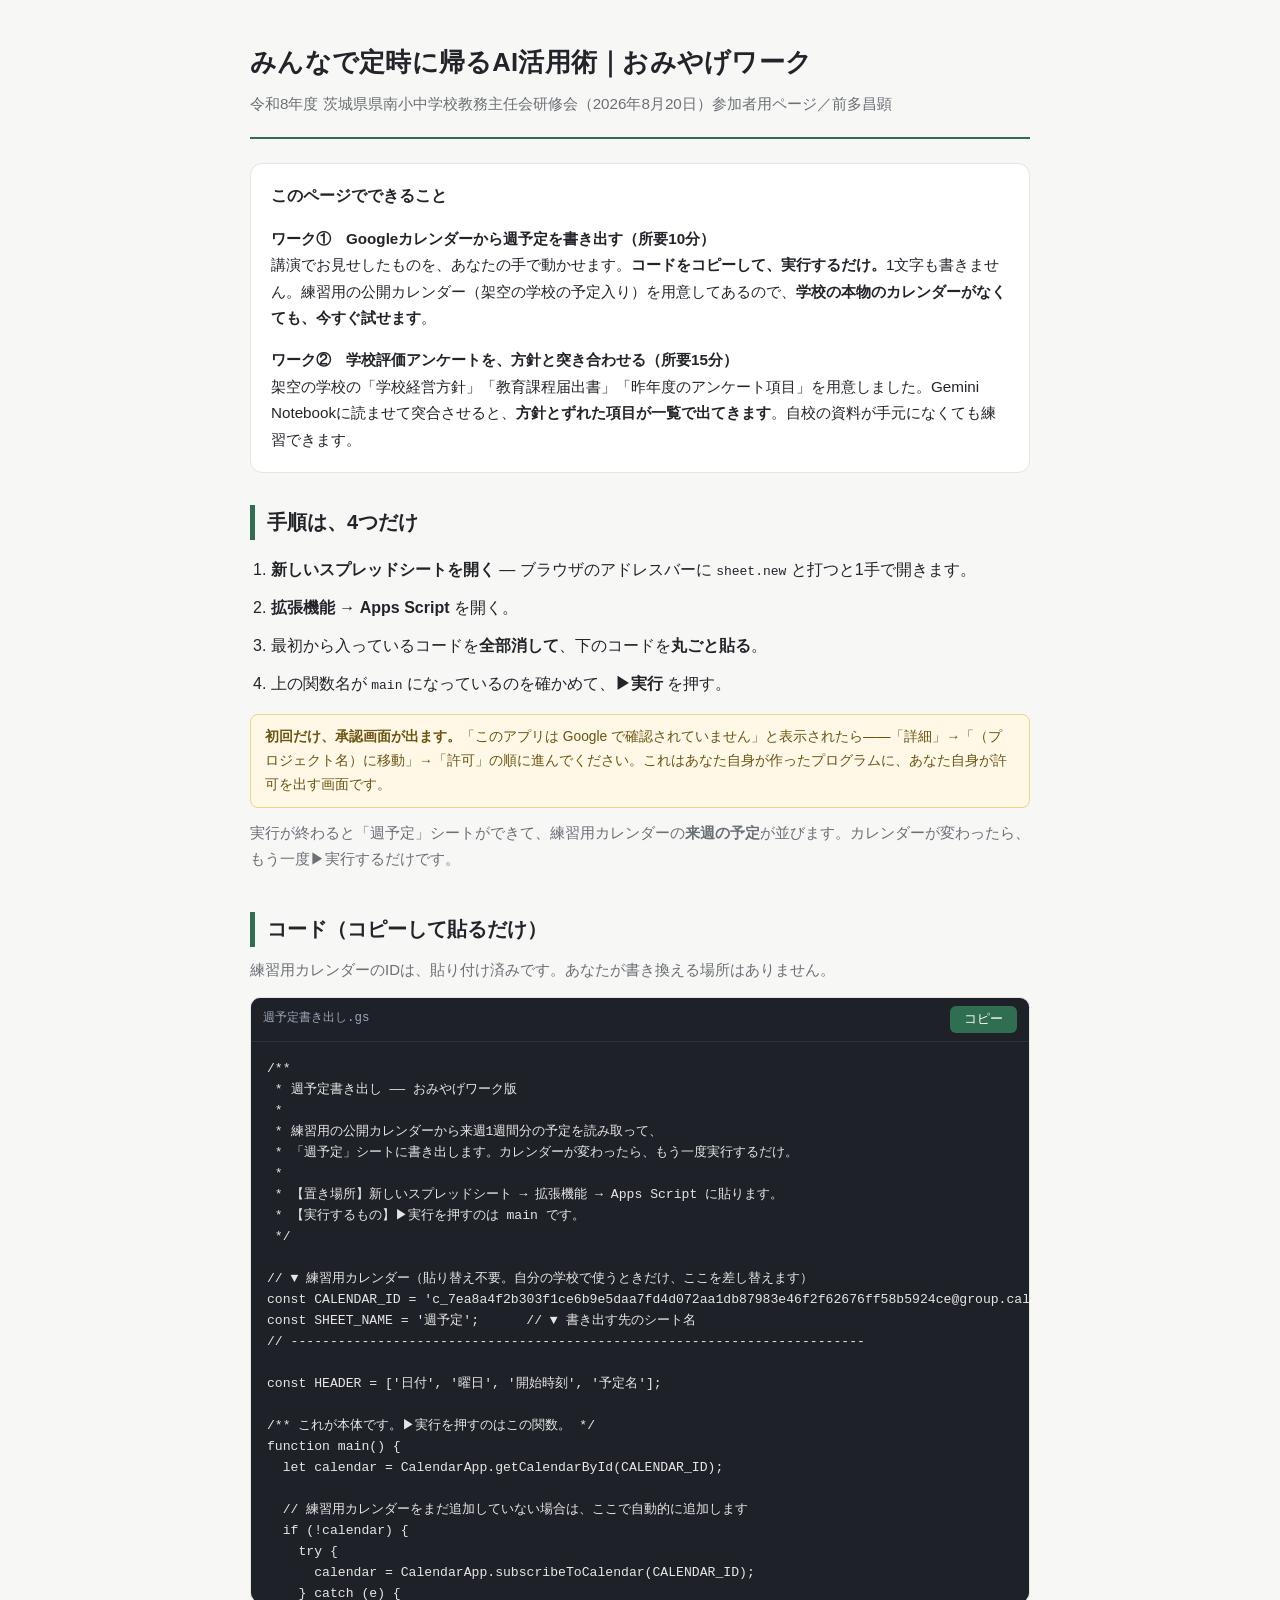
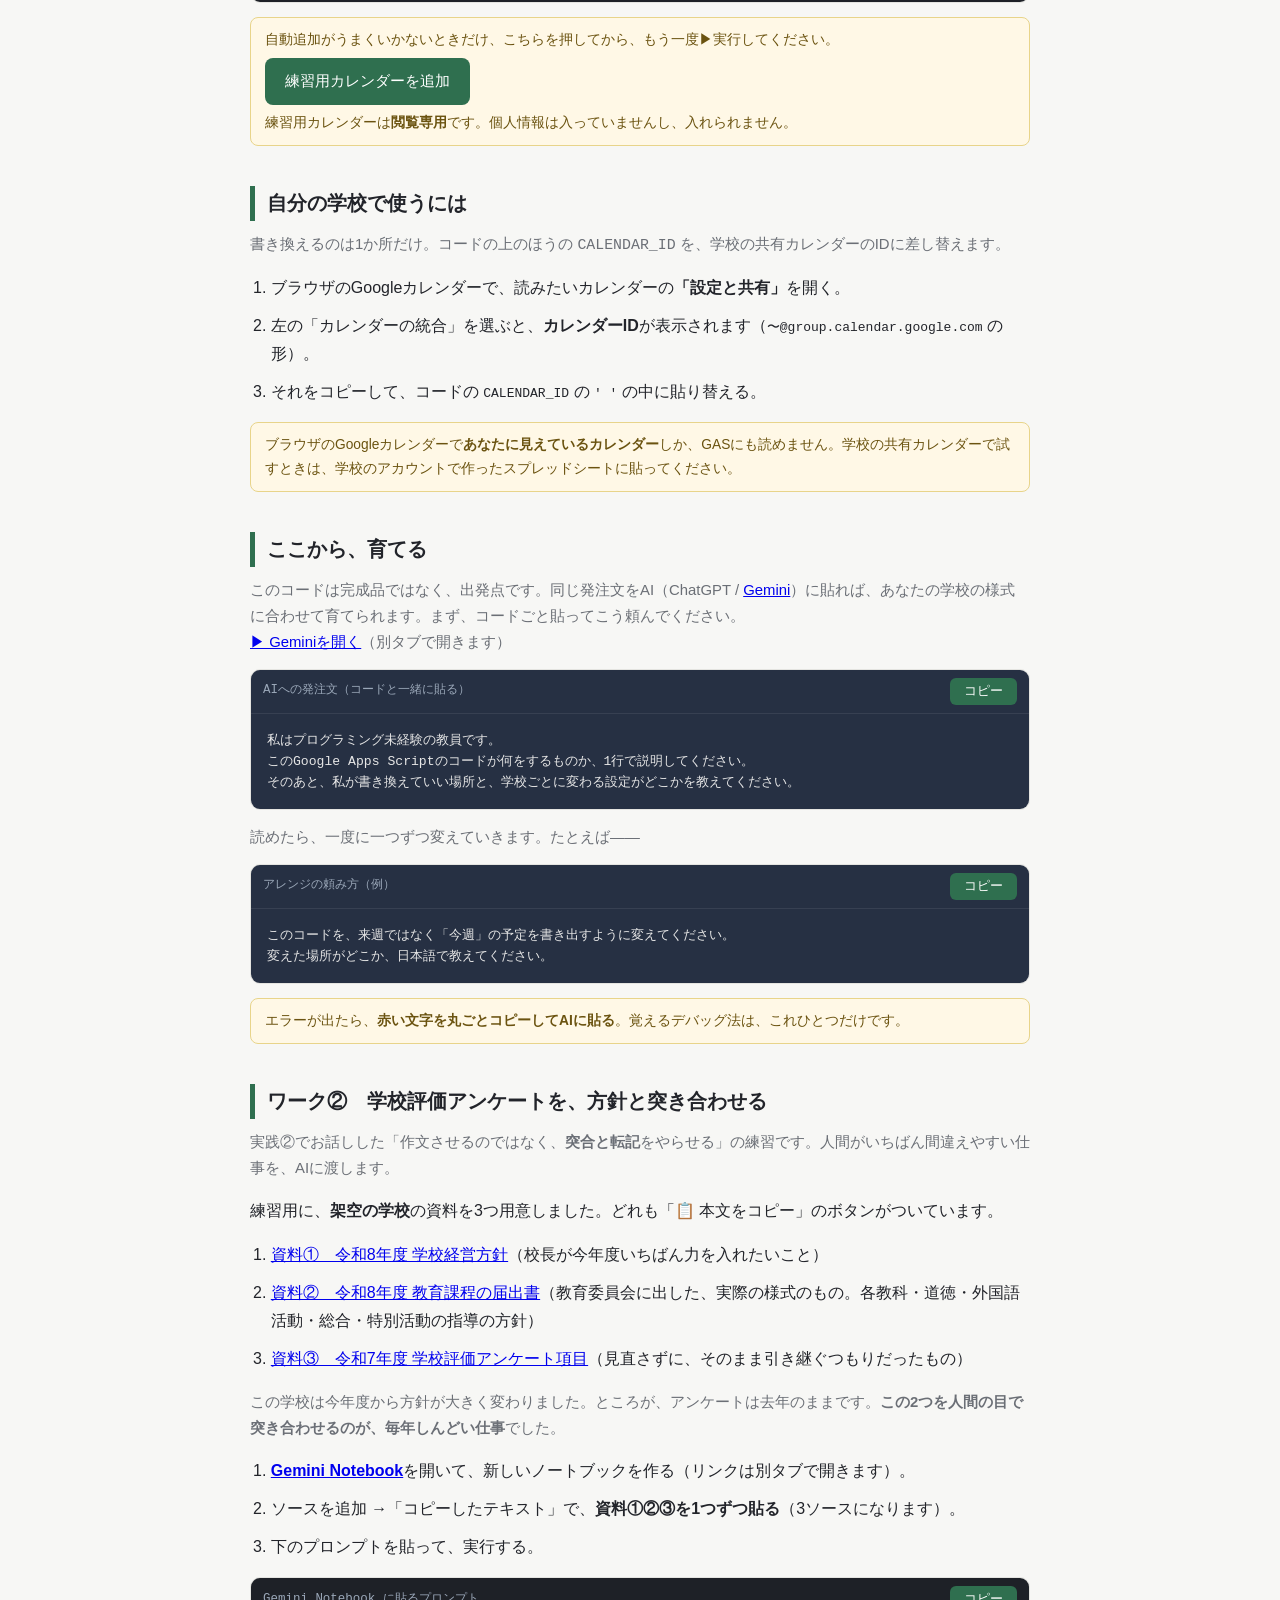
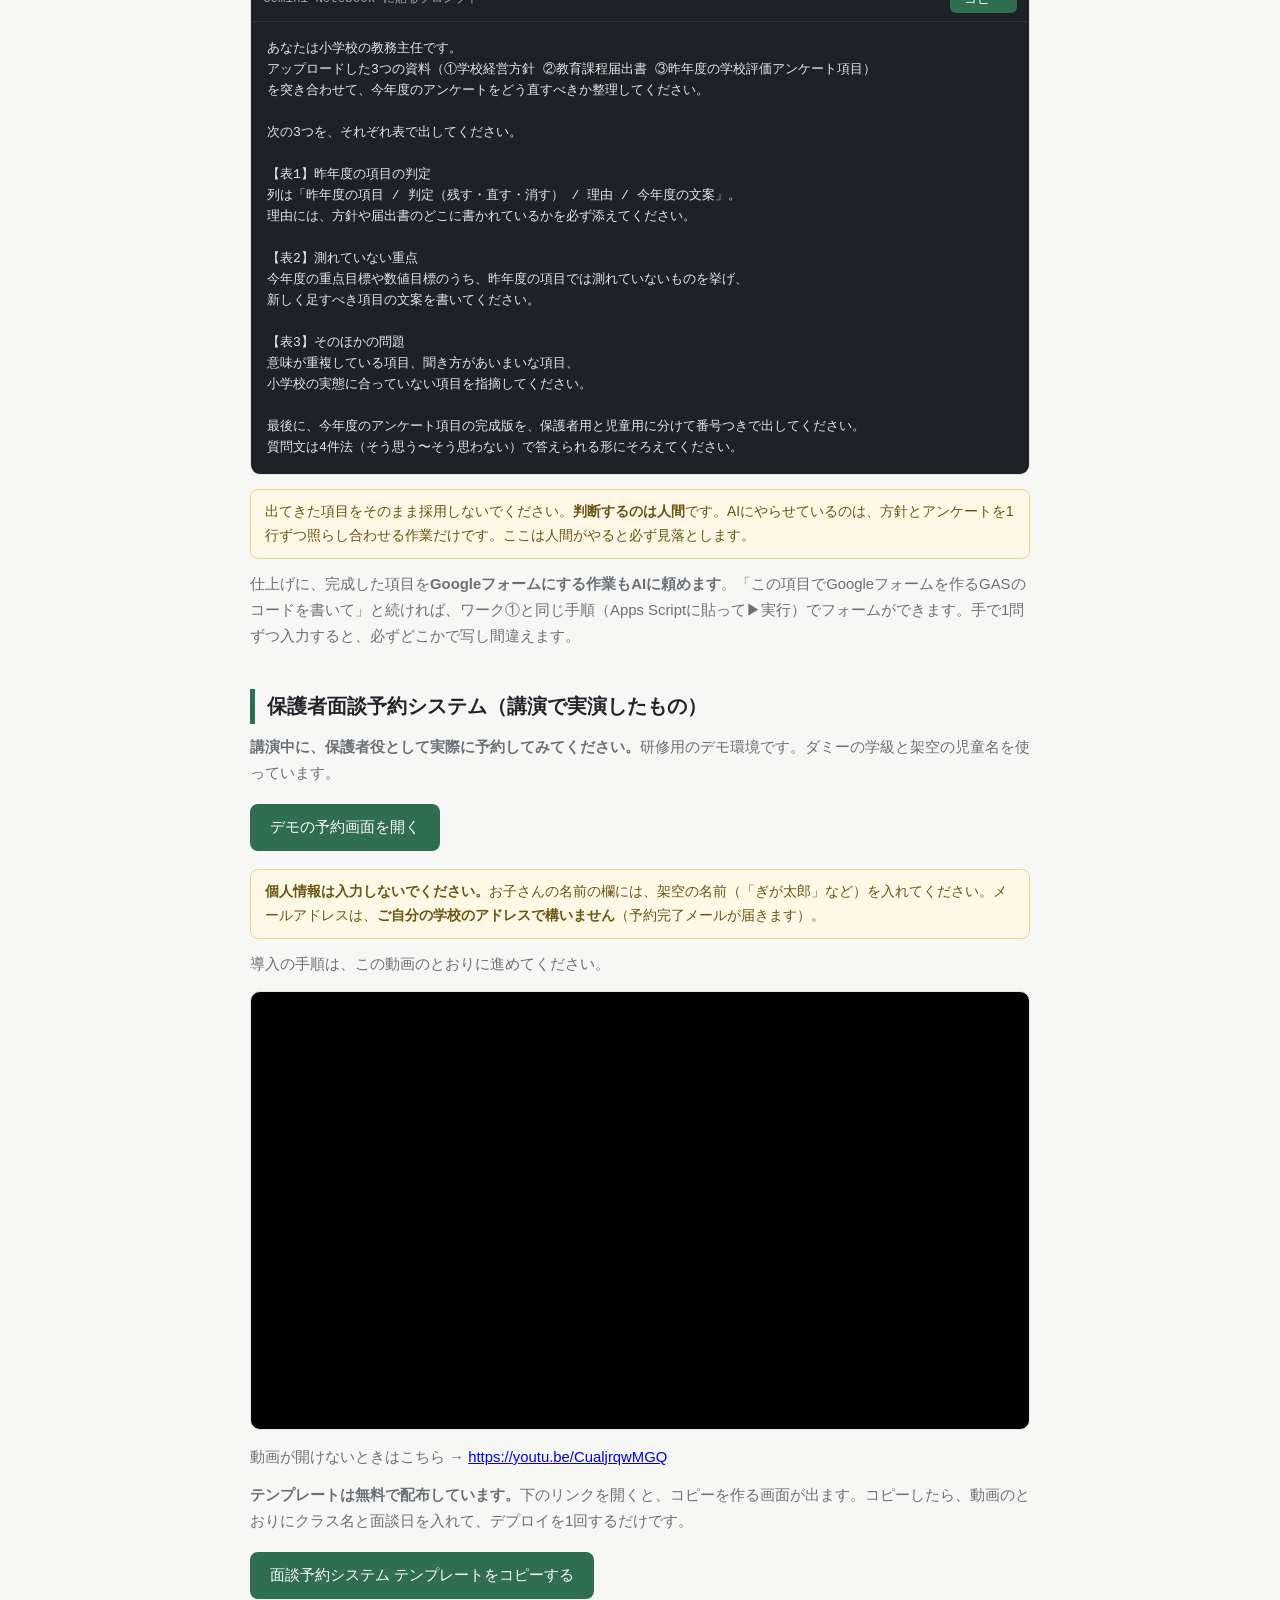
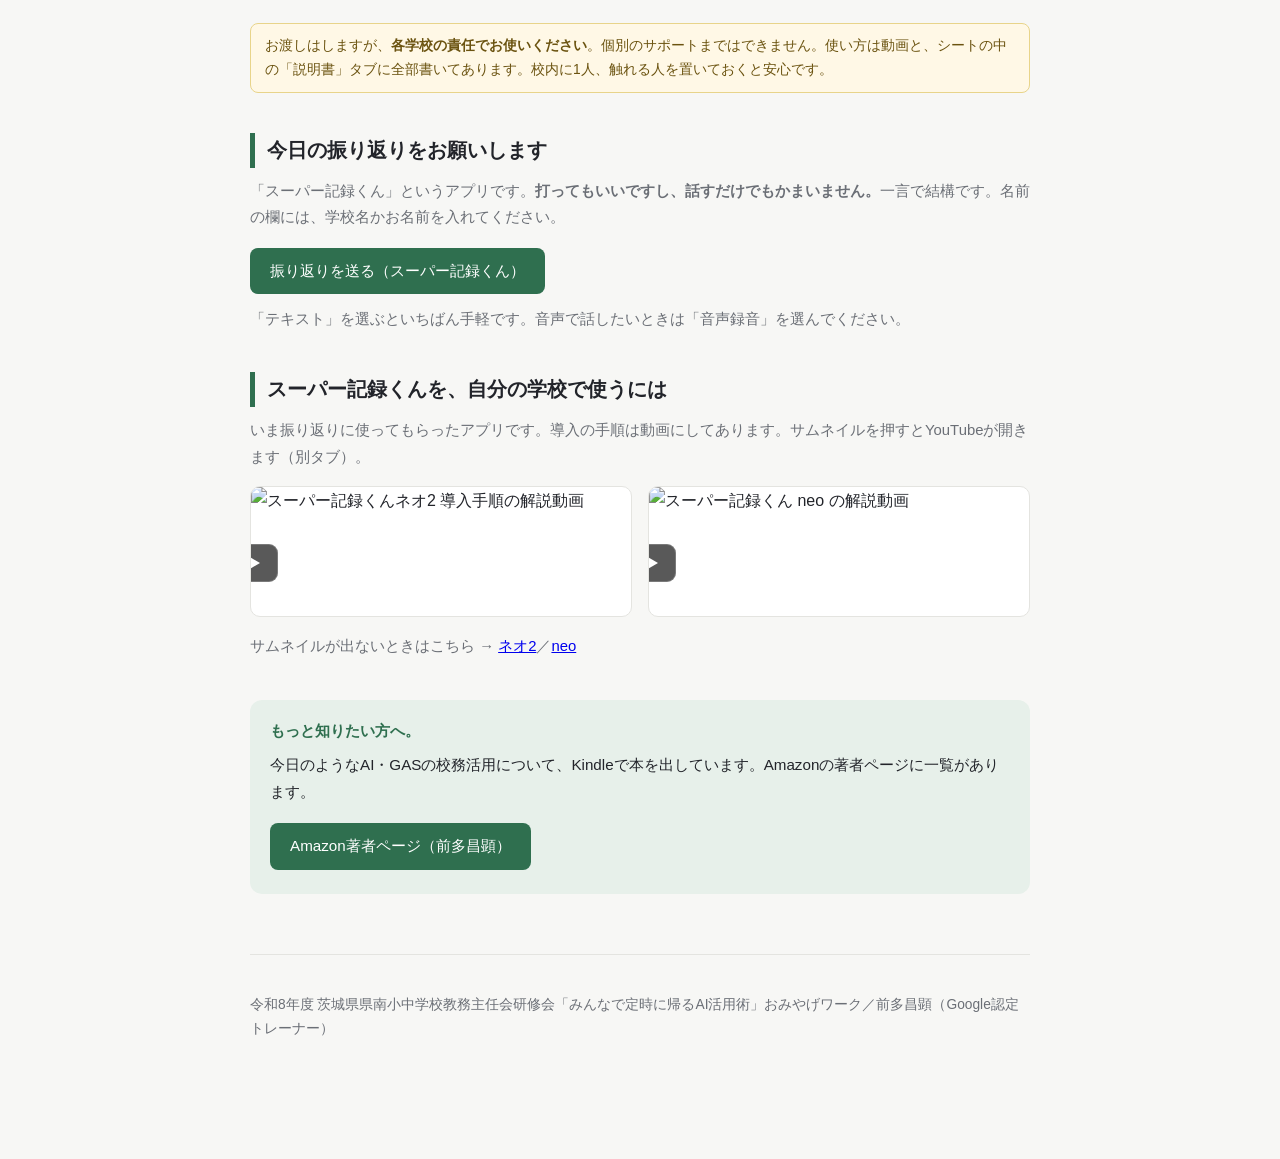
==== commit a8e3b9ba: "特設サイト: スーパー記録くんneo／neo2の解説動画をサムネ付きカードで追加" ====
--- a/index.html
+++ b/index.html
@@ -131,6 +131,59 @@
     height: 100%;
     border: 0;
   }
+  .vidcards {
+    display: grid;
+    grid-template-columns: repeat(auto-fit, minmax(240px, 1fr));
+    gap: 16px;
+    margin: 16px 0;
+  }
+  .vidcard {
+    display: block;
+    text-decoration: none;
+    color: inherit;
+    background: var(--panel);
+    border: 1px solid var(--line);
+    border-radius: 10px;
+    overflow: hidden;
+    transition: border-color .15s, transform .1s;
+  }
+  .vidcard:hover { border-color: var(--accent); transform: translateY(-2px); }
+  .vidcard .thumb {
+    position: relative;
+    width: 100%;
+    aspect-ratio: 16 / 9;
+    background: #000;
+    overflow: hidden;
+  }
+  .vidcard .thumb img {
+    width: 100%;
+    height: 100%;
+    object-fit: cover;
+    display: block;
+  }
+  .vidcard .thumb::after {
+    content: "";
+    position: absolute;
+    left: 50%; top: 50%;
+    width: 54px; height: 38px;
+    margin: -19px 0 0 -27px;
+    background: rgba(0,0,0,.65);
+    border-radius: 9px;
+    box-shadow: inset 0 0 0 1px rgba(255,255,255,.2);
+  }
+  .vidcard .thumb::before {
+    content: "";
+    position: absolute;
+    left: 50%; top: 50%;
+    margin: -8px 0 0 -5px;
+    border-style: solid;
+    border-width: 8px 0 8px 14px;
+    border-color: transparent transparent transparent #fff;
+    z-index: 1;
+  }
+  .vidcard .meta { padding: 12px 14px 14px; }
+  .vidcard .vtitle { font-size: .92rem; font-weight: 600; line-height: 1.5; margin: 0 0 4px; }
+  .vidcard .vsub { font-size: .82rem; color: var(--muted); margin: 0; }
   .btnlink {
     display: inline-block;
     background: var(--accent);
@@ -449,6 +502,30 @@
   <p class="what">「スーパー記録くん」というアプリです。<strong>打ってもいいですし、話すだけでもかまいません。</strong>一言で結構です。名前の欄には、学校名かお名前を入れてください。</p>
   <p style="margin:0 0 6px"><a class="btnlink" href="https://johnnymaeta.github.io/kirokukunneo/" target="_blank" rel="noopener">振り返りを送る（スーパー記録くん）</a></p>
   <p class="what" style="margin-bottom:0">「テキスト」を選ぶといちばん手軽です。音声で話したいときは「音声録音」を選んでください。</p>
+</section>
+
+<section class="step">
+  <h2>スーパー記録くんを、自分の学校で使うには</h2>
+  <p class="what">いま振り返りに使ってもらったアプリです。導入の手順は動画にしてあります。サムネイルを押すとYouTubeが開きます（別タブ）。</p>
+
+  <div class="vidcards">
+    <a class="vidcard" href="https://youtu.be/GDBY-kfT0ZI" target="_blank" rel="noopener">
+      <span class="thumb"><img src="https://img.youtube.com/vi/GDBY-kfT0ZI/hqdefault.jpg" alt="スーパー記録くんネオ2 導入手順の解説動画" loading="lazy"></span>
+      <span class="meta">
+        <span class="vtitle">スーパー記録くん ネオ2（最新版）</span>
+        <p class="vsub">マイク制限を完全突破！完全にGASだけで動く導入手順。いま試してもらったのがこれです。</p>
+      </span>
+    </a>
+    <a class="vidcard" href="https://youtu.be/c8GpmkdXHCU" target="_blank" rel="noopener">
+      <span class="thumb"><img src="https://img.youtube.com/vi/c8GpmkdXHCU/hqdefault.jpg" alt="スーパー記録くん neo の解説動画" loading="lazy"></span>
+      <span class="meta">
+        <span class="vtitle">スーパー記録くん neo（前の版）</span>
+        <p class="vsub">Googleの仕様変更に対応。子どもたちの声を集める使い方は、こちらで説明しています。</p>
+      </span>
+    </a>
+  </div>
+
+  <p class="what" style="margin-bottom:0">サムネイルが出ないときはこちら → <a href="https://youtu.be/GDBY-kfT0ZI" target="_blank" rel="noopener">ネオ2</a>／<a href="https://youtu.be/c8GpmkdXHCU" target="_blank" rel="noopener">neo</a></p>
 </section>
 
 <div class="cta">
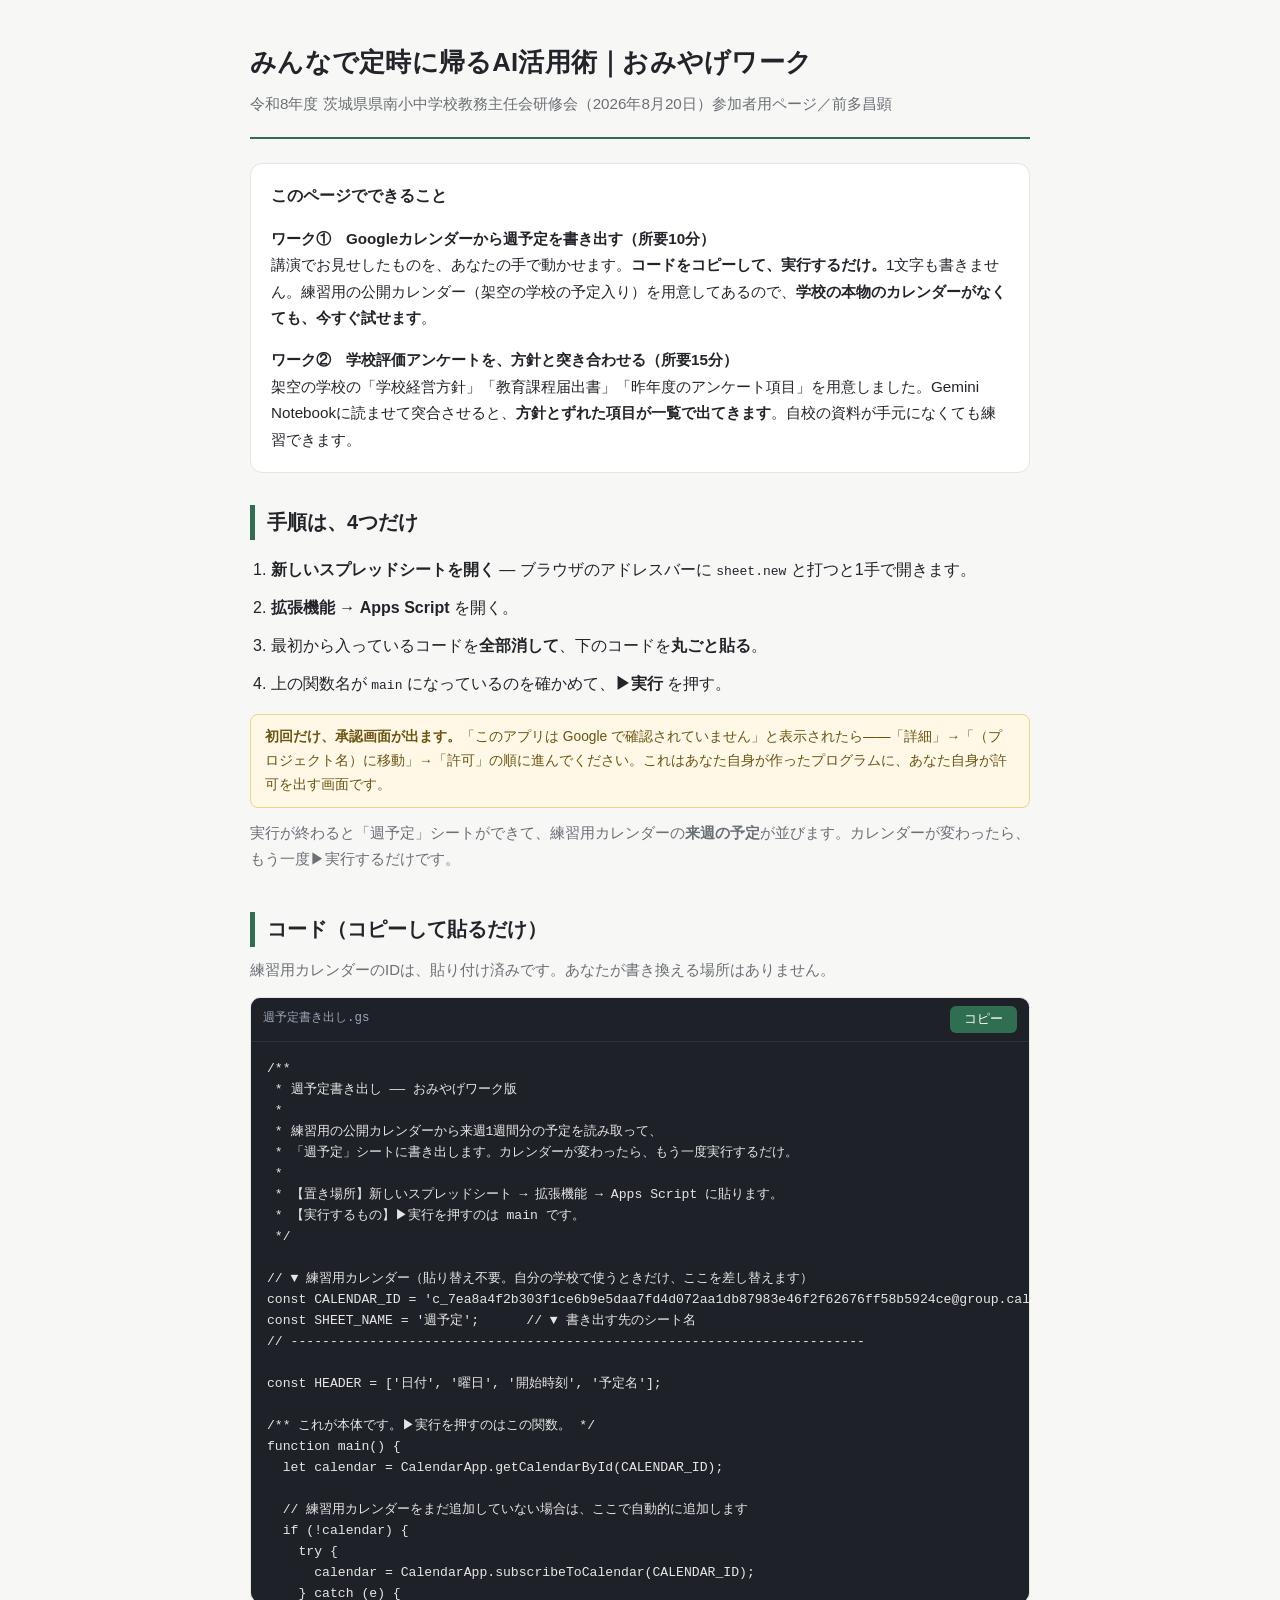
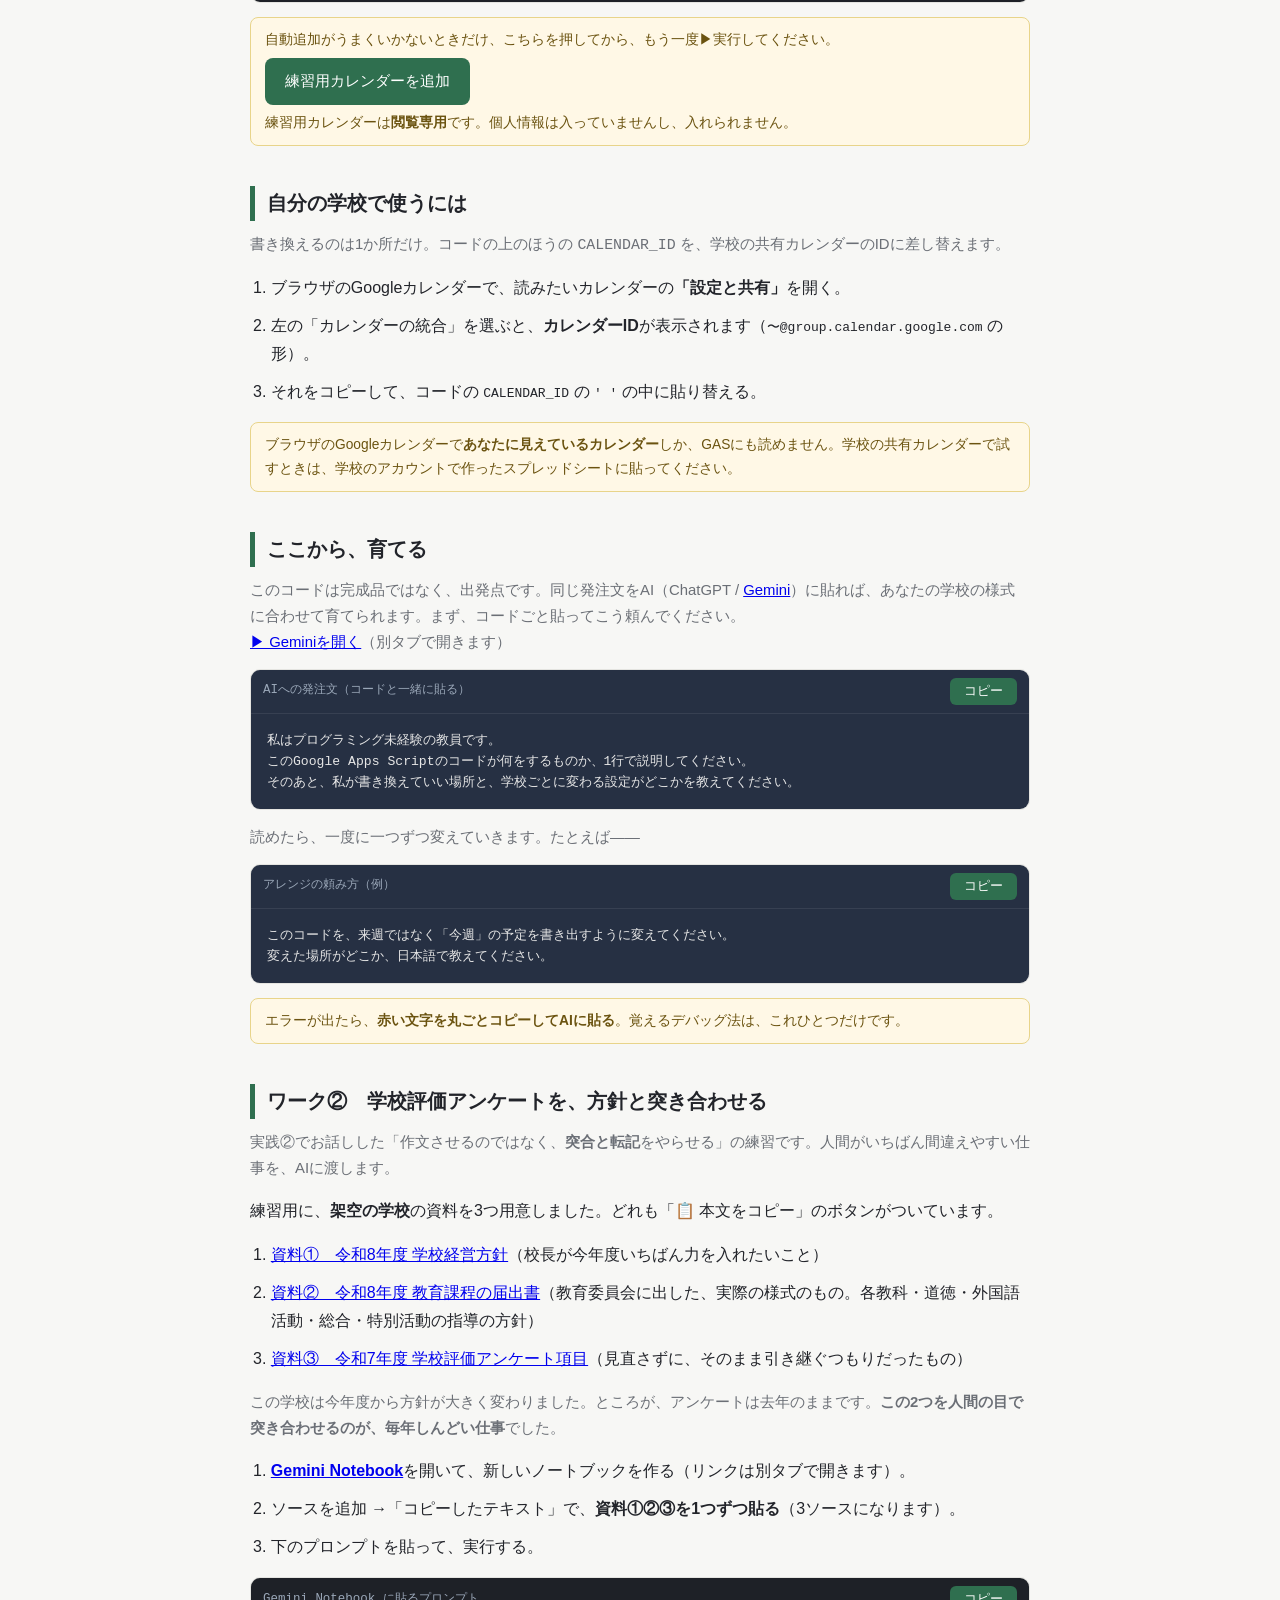
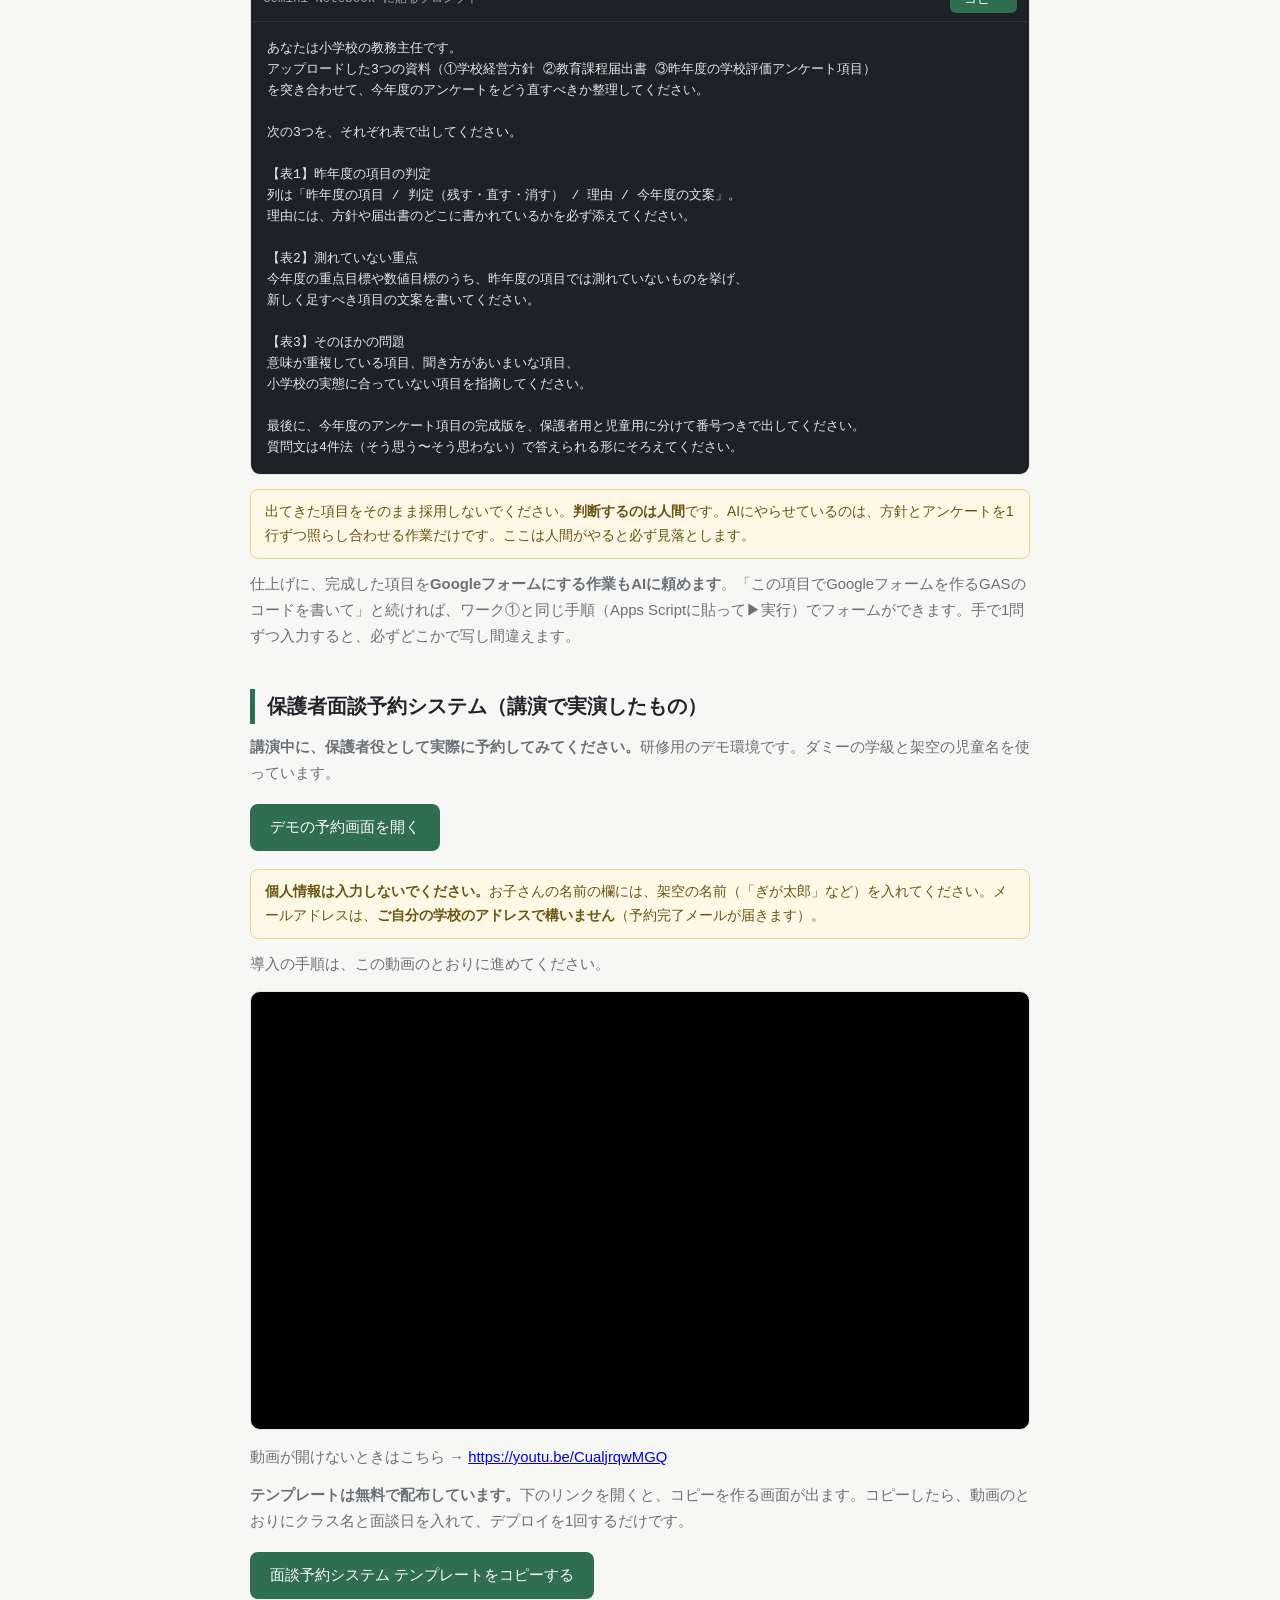
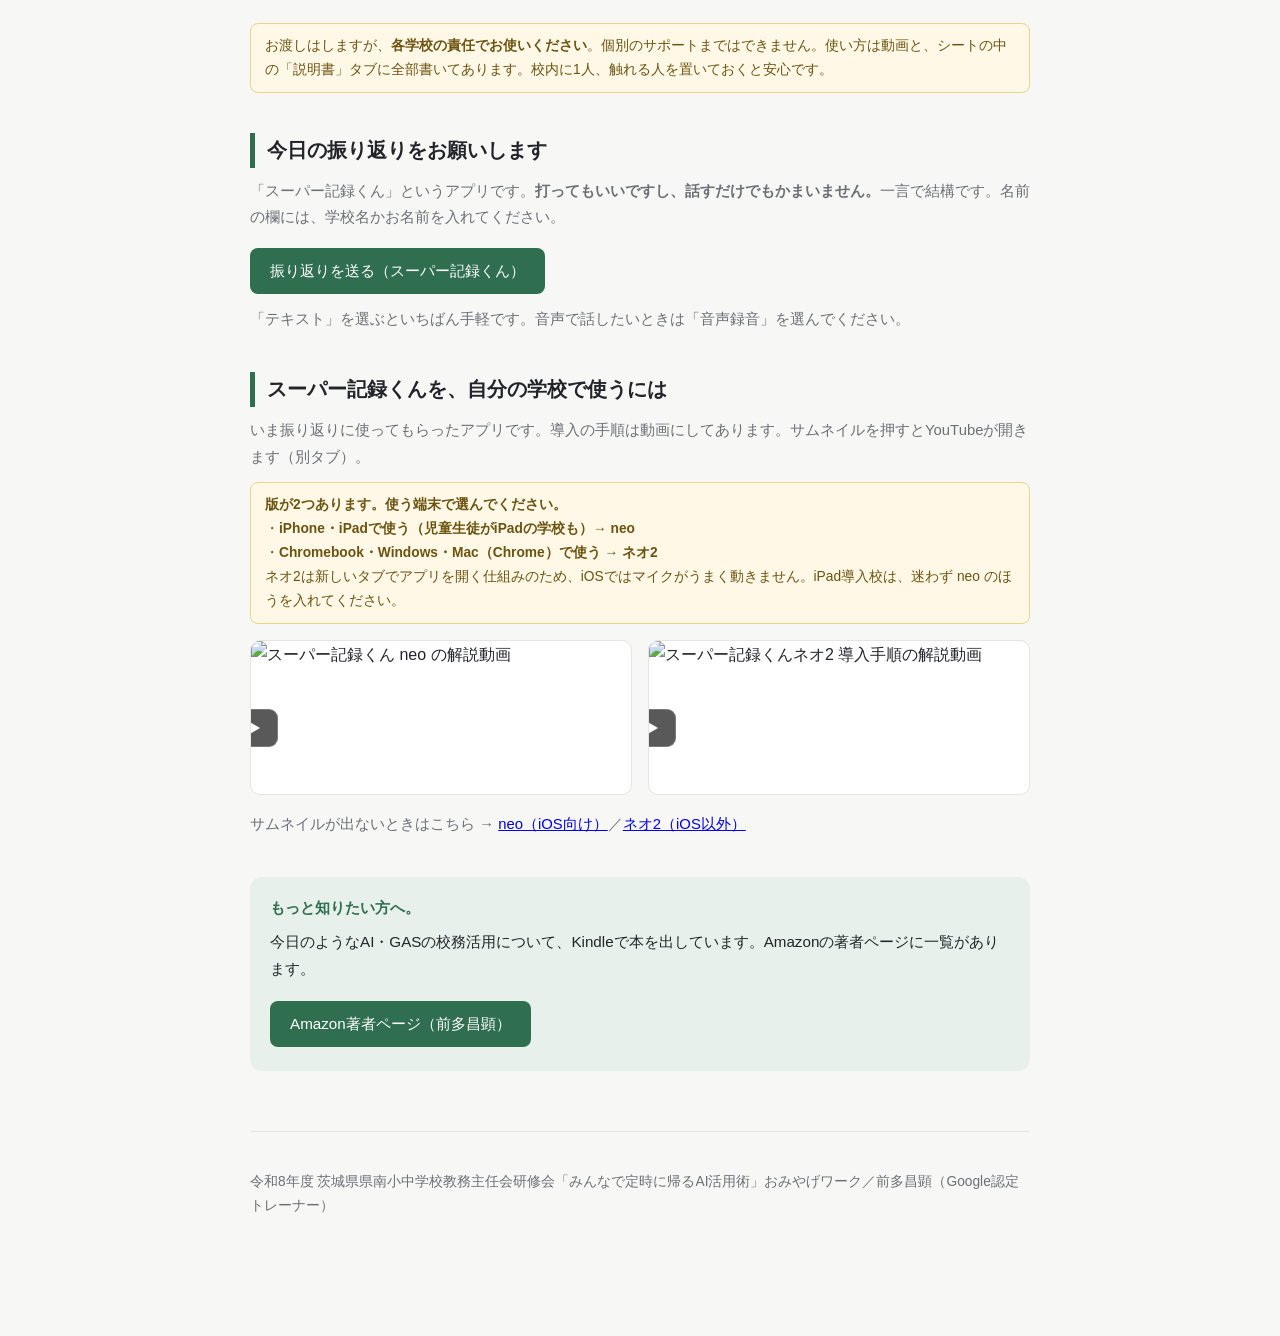
==== commit 15d3efe7: "特設サイト: 記録くんの版の使い分け（iOSはneo／それ以外はネオ2）を明記し、カード順をneo優先に変更" ====
--- a/index.html
+++ b/index.html
@@ -508,24 +508,31 @@
   <h2>スーパー記録くんを、自分の学校で使うには</h2>
   <p class="what">いま振り返りに使ってもらったアプリです。導入の手順は動画にしてあります。サムネイルを押すとYouTubeが開きます（別タブ）。</p>
 
+  <div class="note">
+    <strong>版が2つあります。使う端末で選んでください。</strong><br>
+    ・<strong>iPhone・iPadで使う（児童生徒がiPadの学校も）→ neo</strong><br>
+    ・<strong>Chromebook・Windows・Mac（Chrome）で使う → ネオ2</strong><br>
+    ネオ2は新しいタブでアプリを開く仕組みのため、iOSではマイクがうまく動きません。iPad導入校は、迷わず neo のほうを入れてください。
+  </div>
+
   <div class="vidcards">
+    <a class="vidcard" href="https://youtu.be/c8GpmkdXHCU" target="_blank" rel="noopener">
+      <span class="thumb"><img src="https://img.youtube.com/vi/c8GpmkdXHCU/hqdefault.jpg" alt="スーパー記録くん neo の解説動画" loading="lazy"></span>
+      <span class="meta">
+        <span class="vtitle">スーパー記録くん neo ｜ iPhone・iPadの人はこちら</span>
+        <p class="vsub">Googleの仕様変更に対応した版。今日の振り返りで使ってもらったのも、これです。子どもたちの声を集める使い方を説明しています。</p>
+      </span>
+    </a>
     <a class="vidcard" href="https://youtu.be/GDBY-kfT0ZI" target="_blank" rel="noopener">
       <span class="thumb"><img src="https://img.youtube.com/vi/GDBY-kfT0ZI/hqdefault.jpg" alt="スーパー記録くんネオ2 導入手順の解説動画" loading="lazy"></span>
       <span class="meta">
-        <span class="vtitle">スーパー記録くん ネオ2（最新版）</span>
-        <p class="vsub">マイク制限を完全突破！完全にGASだけで動く導入手順。いま試してもらったのがこれです。</p>
+        <span class="vtitle">スーパー記録くん ネオ2 ｜ iOS以外はこちら</span>
+        <p class="vsub">マイク制限を完全突破！完全にGASだけで動く導入手順。画面録画もできます。iPhone・iPadでは使えません。</p>
       </span>
     </a>
-    <a class="vidcard" href="https://youtu.be/c8GpmkdXHCU" target="_blank" rel="noopener">
-      <span class="thumb"><img src="https://img.youtube.com/vi/c8GpmkdXHCU/hqdefault.jpg" alt="スーパー記録くん neo の解説動画" loading="lazy"></span>
-      <span class="meta">
-        <span class="vtitle">スーパー記録くん neo（前の版）</span>
-        <p class="vsub">Googleの仕様変更に対応。子どもたちの声を集める使い方は、こちらで説明しています。</p>
-      </span>
-    </a>
-  </div>
-
-  <p class="what" style="margin-bottom:0">サムネイルが出ないときはこちら → <a href="https://youtu.be/GDBY-kfT0ZI" target="_blank" rel="noopener">ネオ2</a>／<a href="https://youtu.be/c8GpmkdXHCU" target="_blank" rel="noopener">neo</a></p>
+  </div>
+
+  <p class="what" style="margin-bottom:0">サムネイルが出ないときはこちら → <a href="https://youtu.be/c8GpmkdXHCU" target="_blank" rel="noopener">neo（iOS向け）</a>／<a href="https://youtu.be/GDBY-kfT0ZI" target="_blank" rel="noopener">ネオ2（iOS以外）</a></p>
 </section>
 
 <div class="cta">
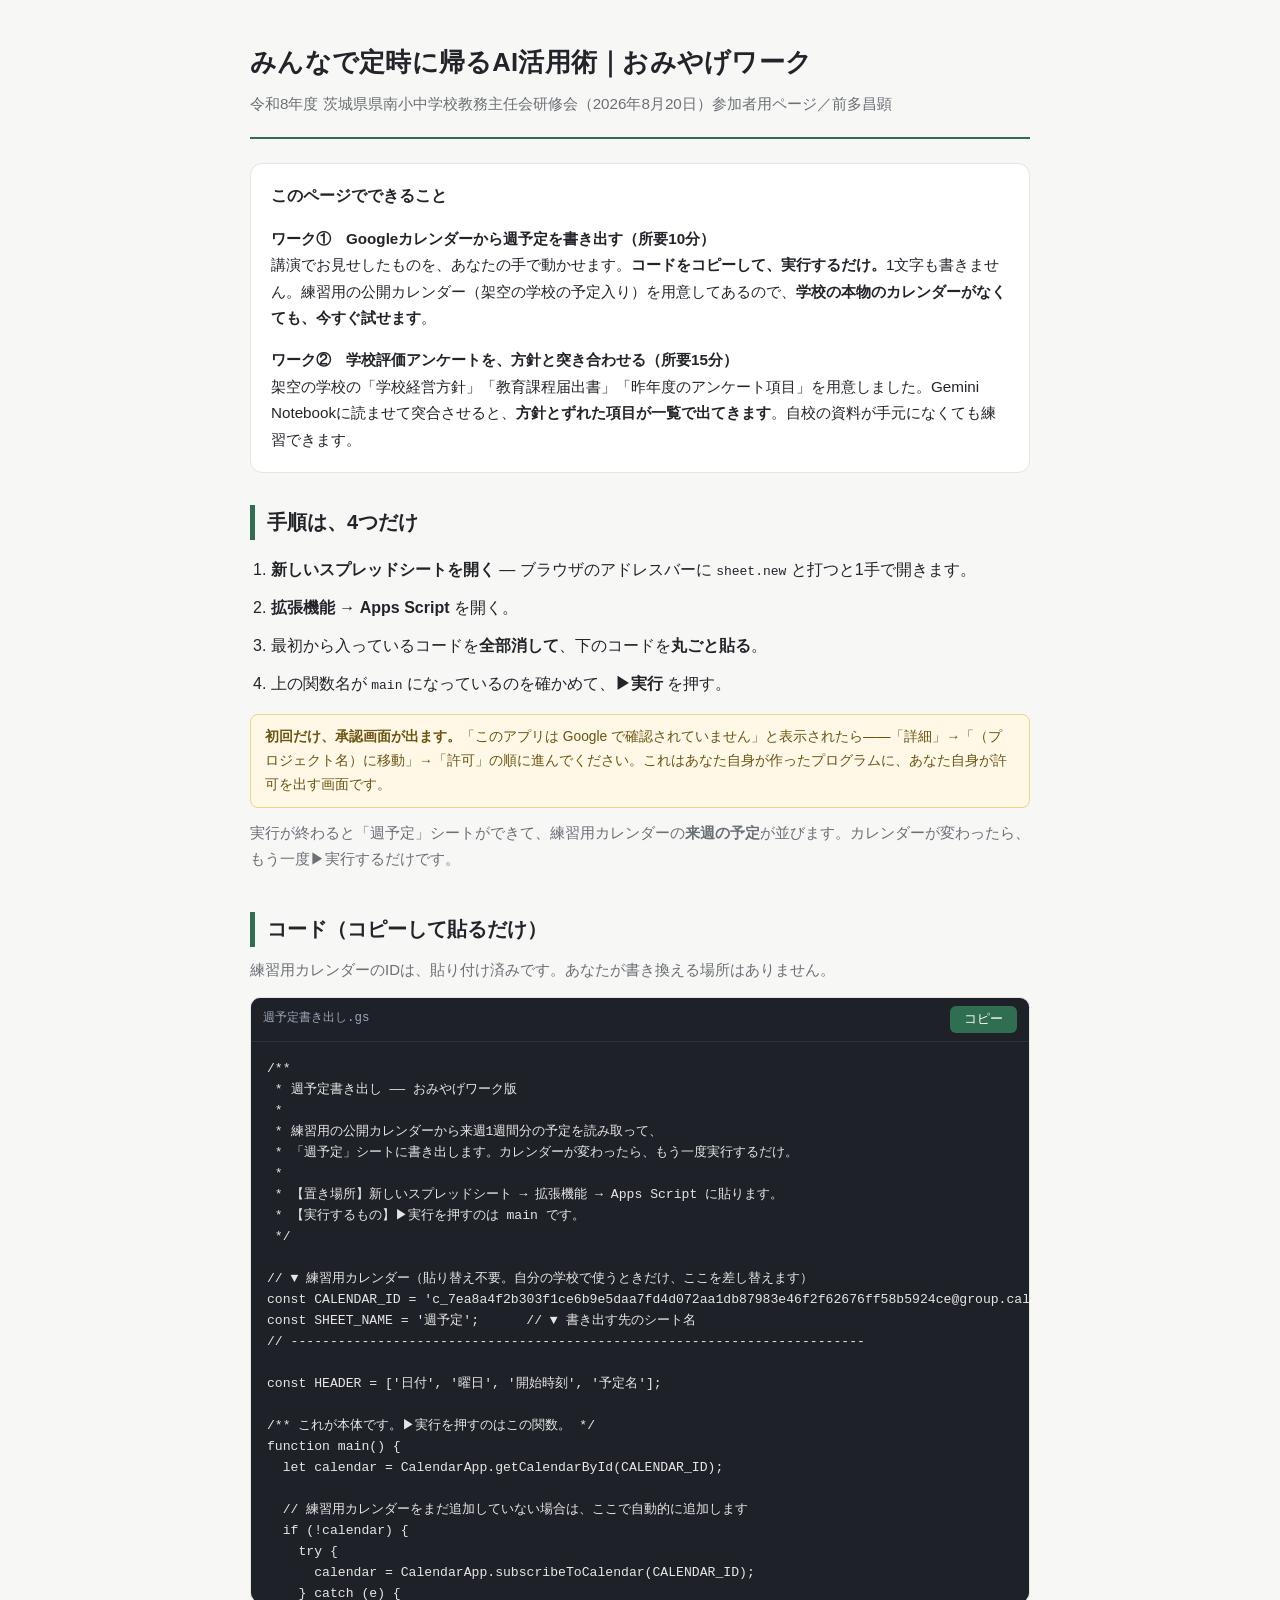
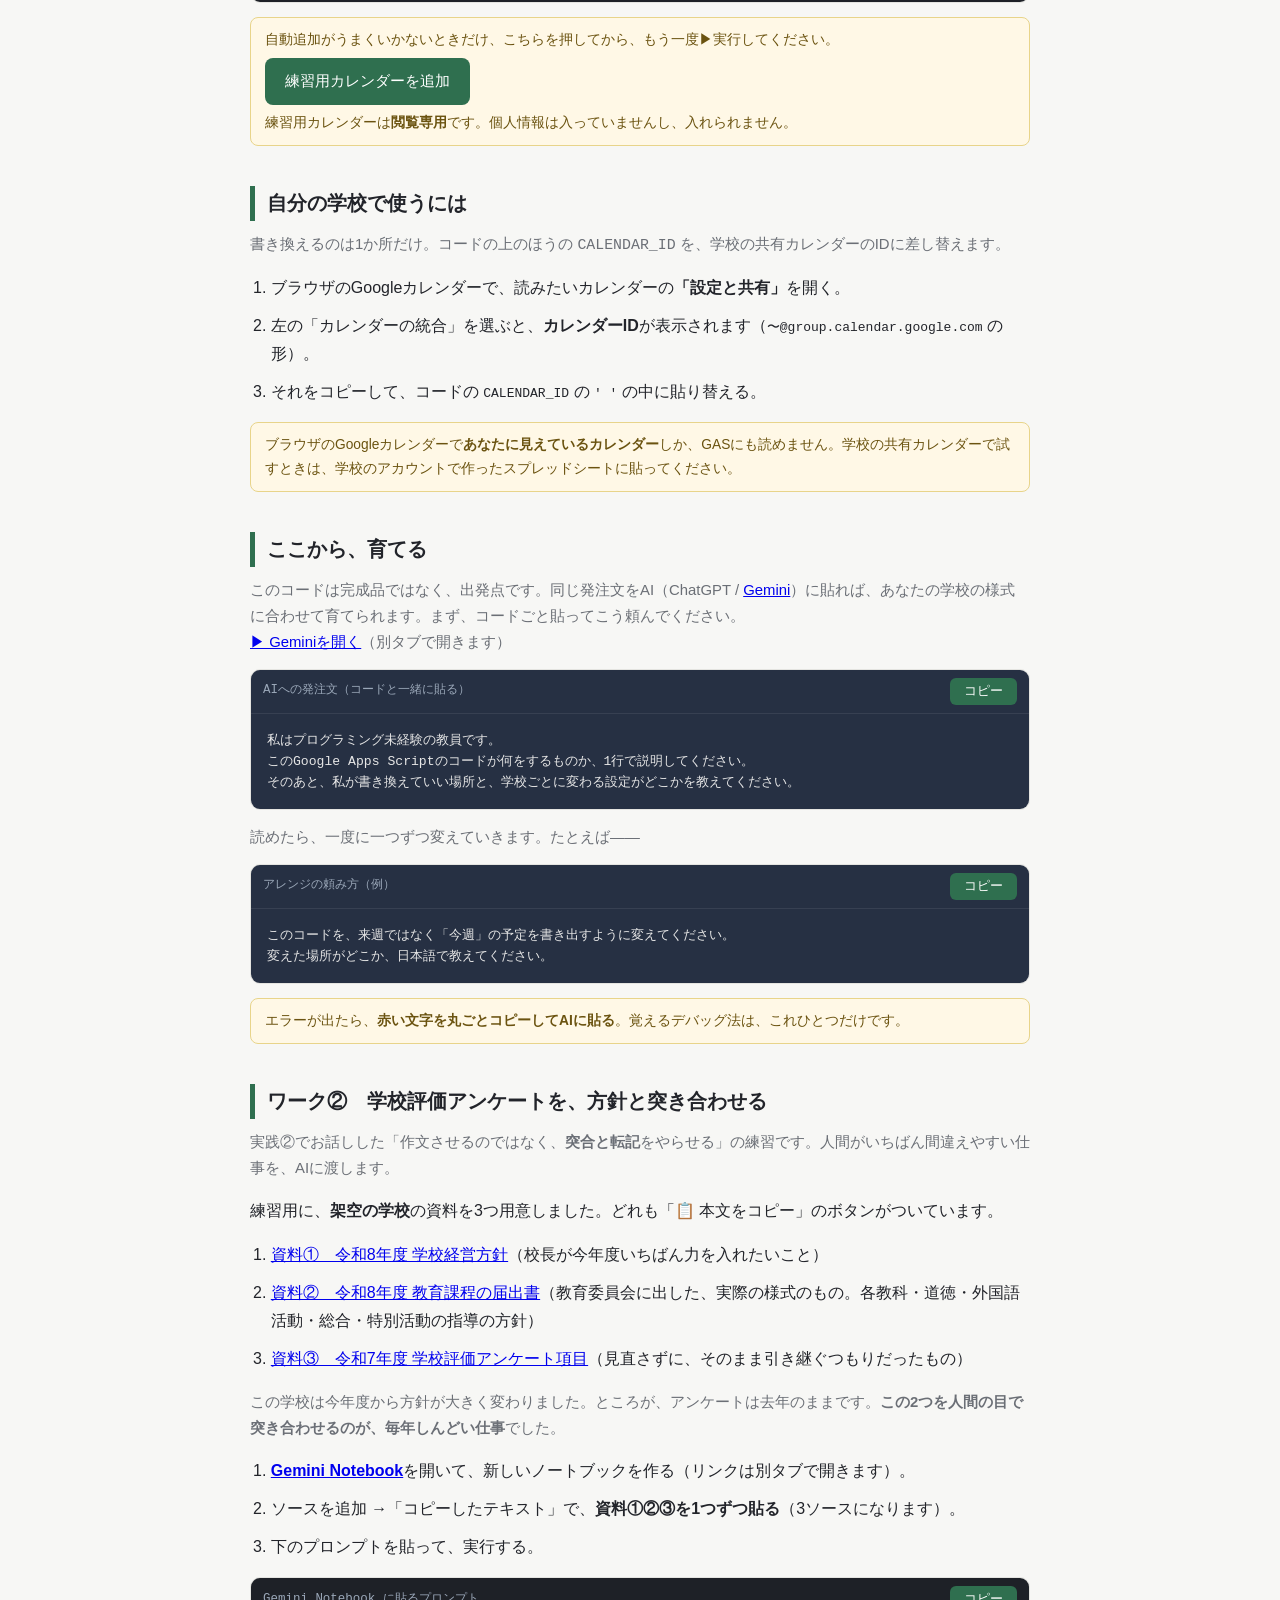
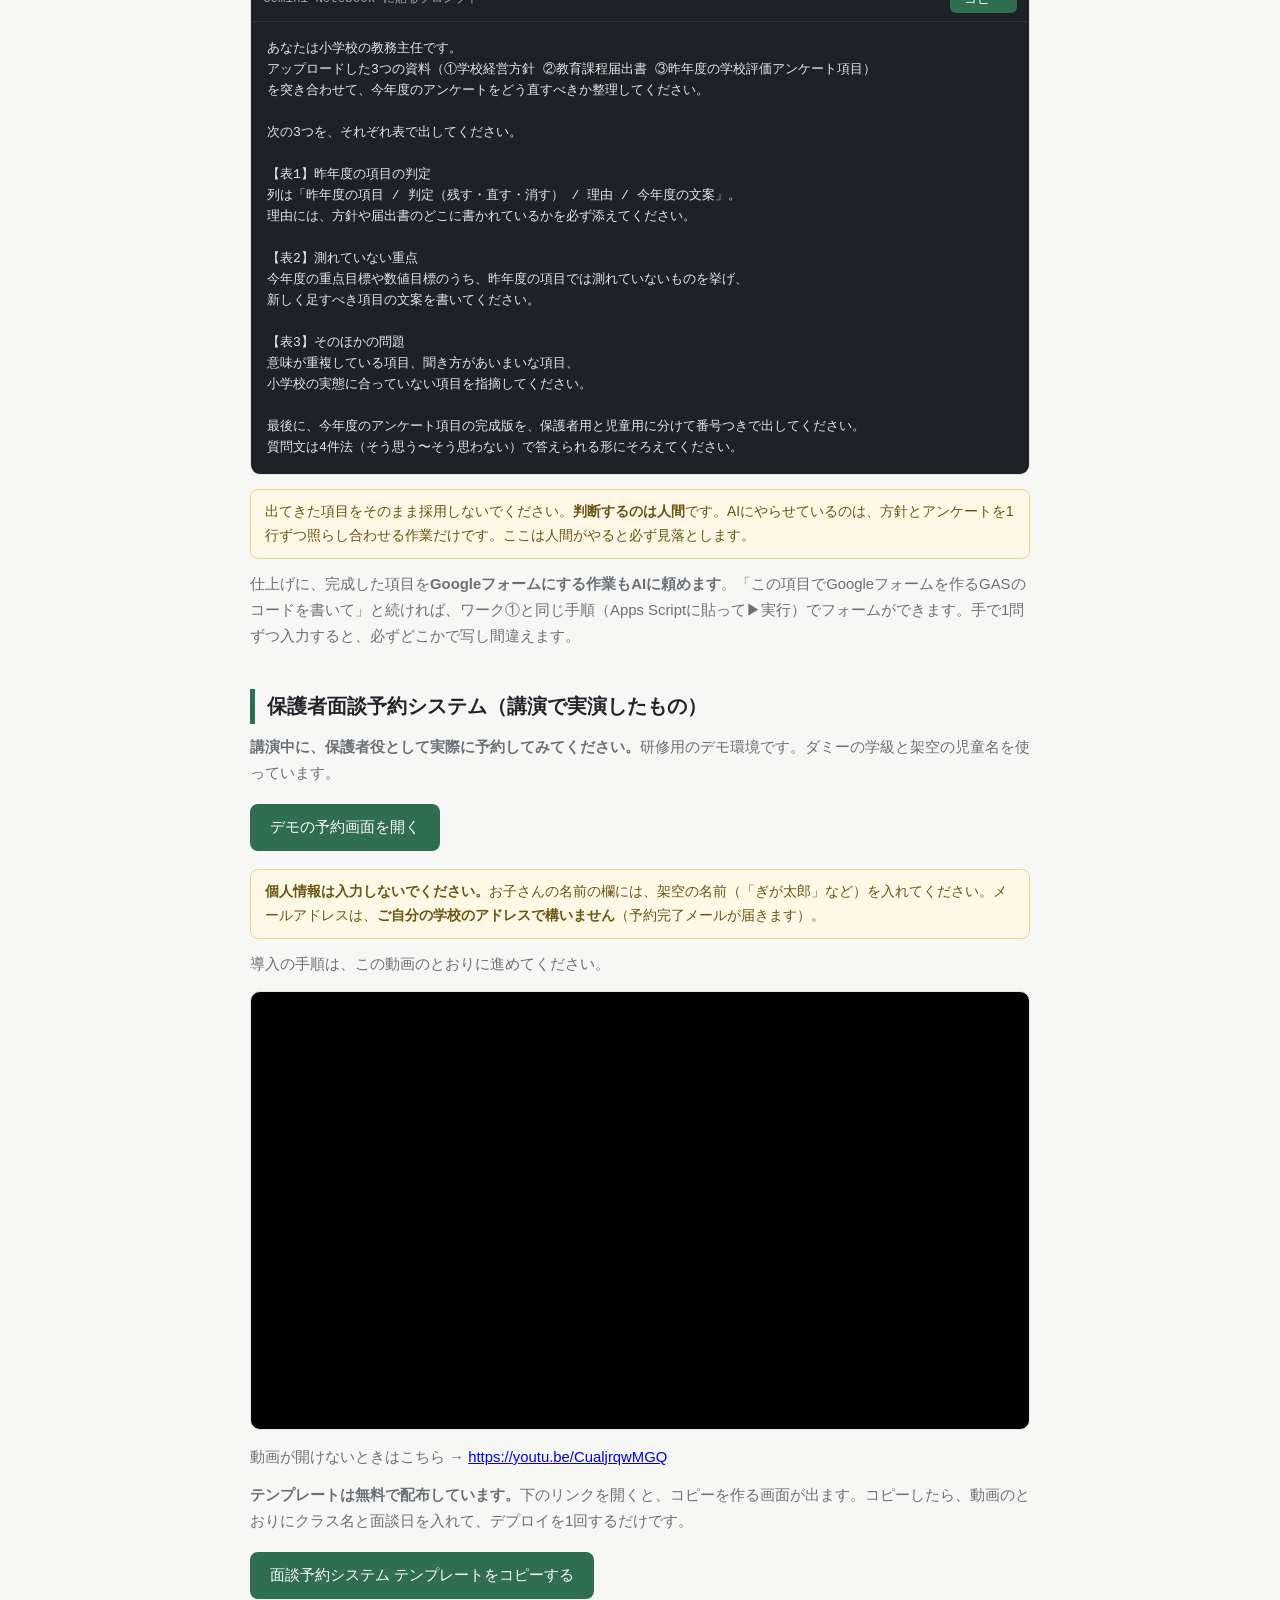
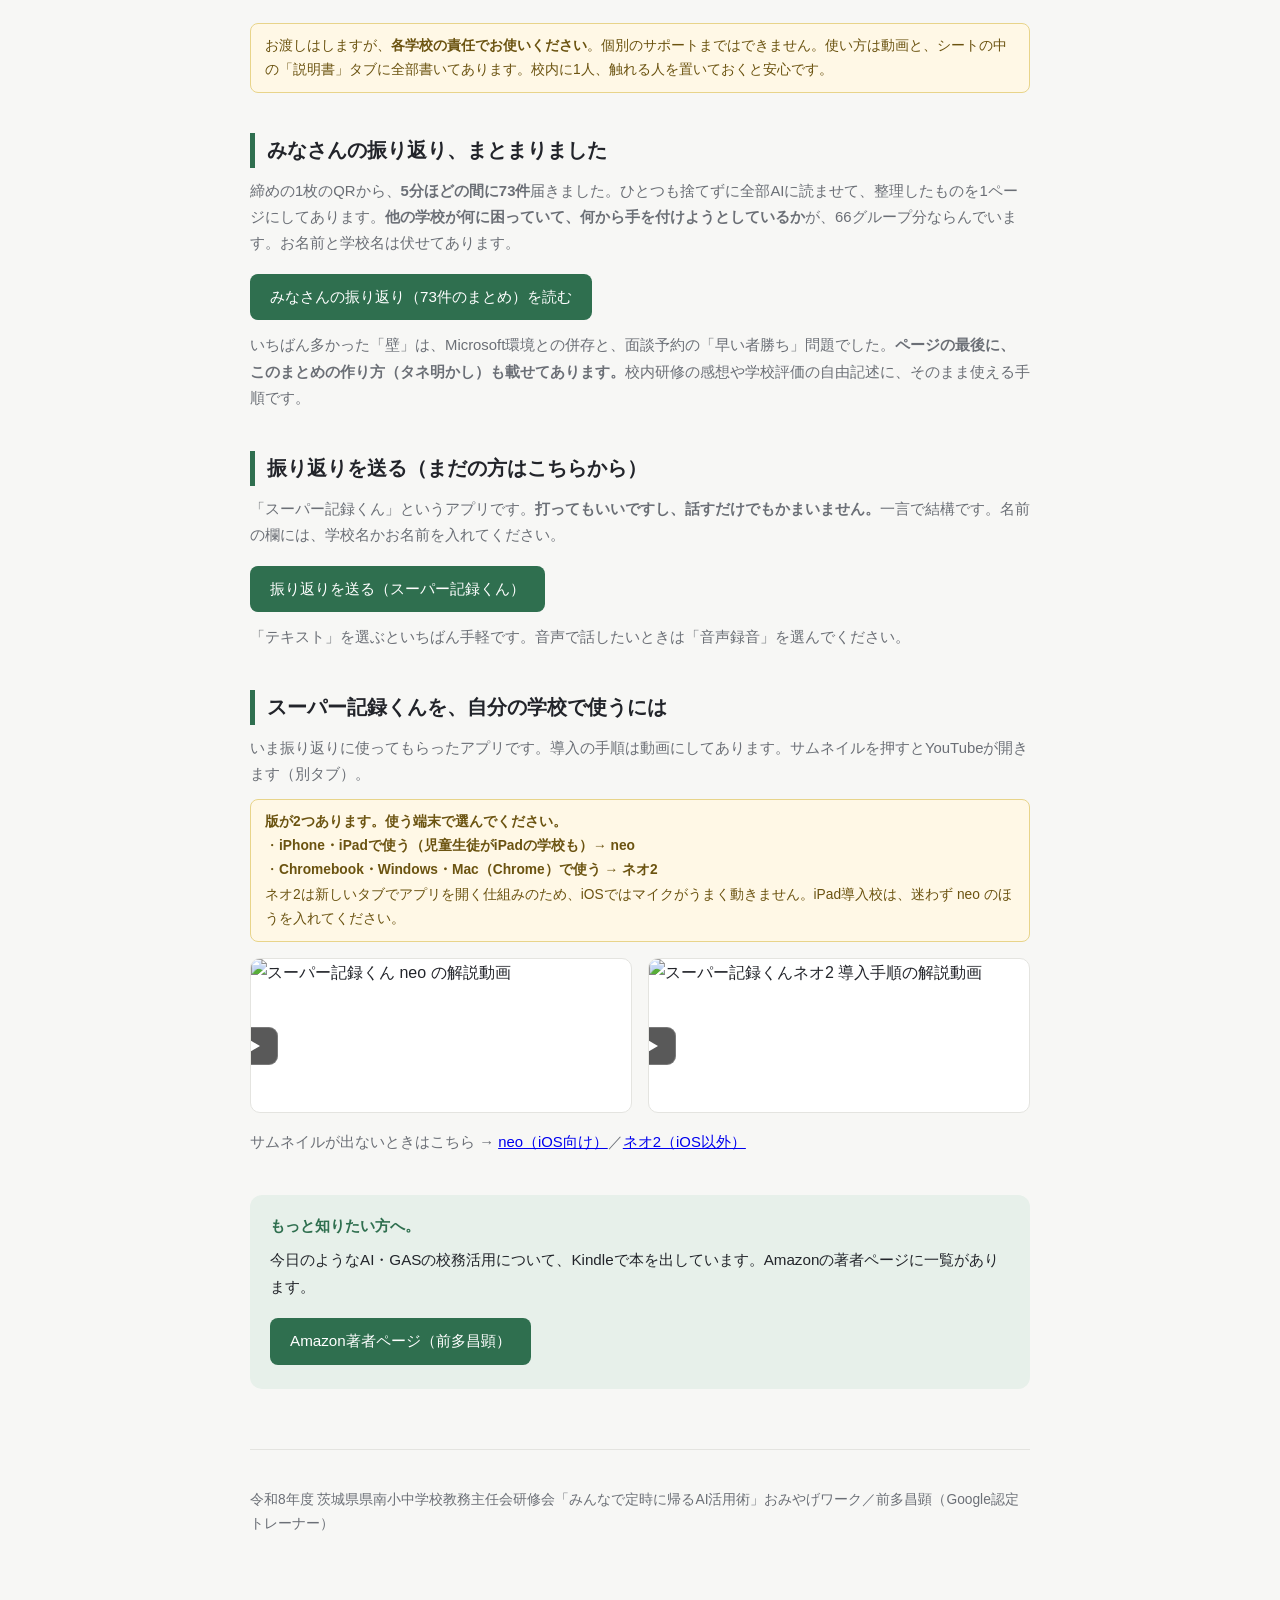
==== commit 5268a6f5: "参加者の振り返り73件のまとめページを追加（匿名化済み・インフォグラフィック同梱） - furikaeri/ を新設。Geminiで整理した本文と、66グループの一覧表（絞り込み検索つき） - 個人名" ====
--- a/index.html
+++ b/index.html
@@ -498,7 +498,14 @@
 </section>
 
 <section class="step">
-  <h2>今日の振り返りをお願いします</h2>
+  <h2>みなさんの振り返り、まとまりました</h2>
+  <p class="what">締めの1枚のQRから、<strong>5分ほどの間に73件</strong>届きました。ひとつも捨てずに全部AIに読ませて、整理したものを1ページにしてあります。<strong>他の学校が何に困っていて、何から手を付けようとしているか</strong>が、66グループ分ならんでいます。お名前と学校名は伏せてあります。</p>
+  <p style="margin:0 0 6px"><a class="btnlink" href="furikaeri/">みなさんの振り返り（73件のまとめ）を読む</a></p>
+  <p class="what" style="margin-bottom:0">いちばん多かった「壁」は、Microsoft環境との併存と、面談予約の「早い者勝ち」問題でした。<strong>ページの最後に、このまとめの作り方（タネ明かし）も載せてあります。</strong>校内研修の感想や学校評価の自由記述に、そのまま使える手順です。</p>
+</section>
+
+<section class="step">
+  <h2>振り返りを送る（まだの方はこちらから）</h2>
   <p class="what">「スーパー記録くん」というアプリです。<strong>打ってもいいですし、話すだけでもかまいません。</strong>一言で結構です。名前の欄には、学校名かお名前を入れてください。</p>
   <p style="margin:0 0 6px"><a class="btnlink" href="https://johnnymaeta.github.io/kirokukunneo/" target="_blank" rel="noopener">振り返りを送る（スーパー記録くん）</a></p>
   <p class="what" style="margin-bottom:0">「テキスト」を選ぶといちばん手軽です。音声で話したいときは「音声録音」を選んでください。</p>
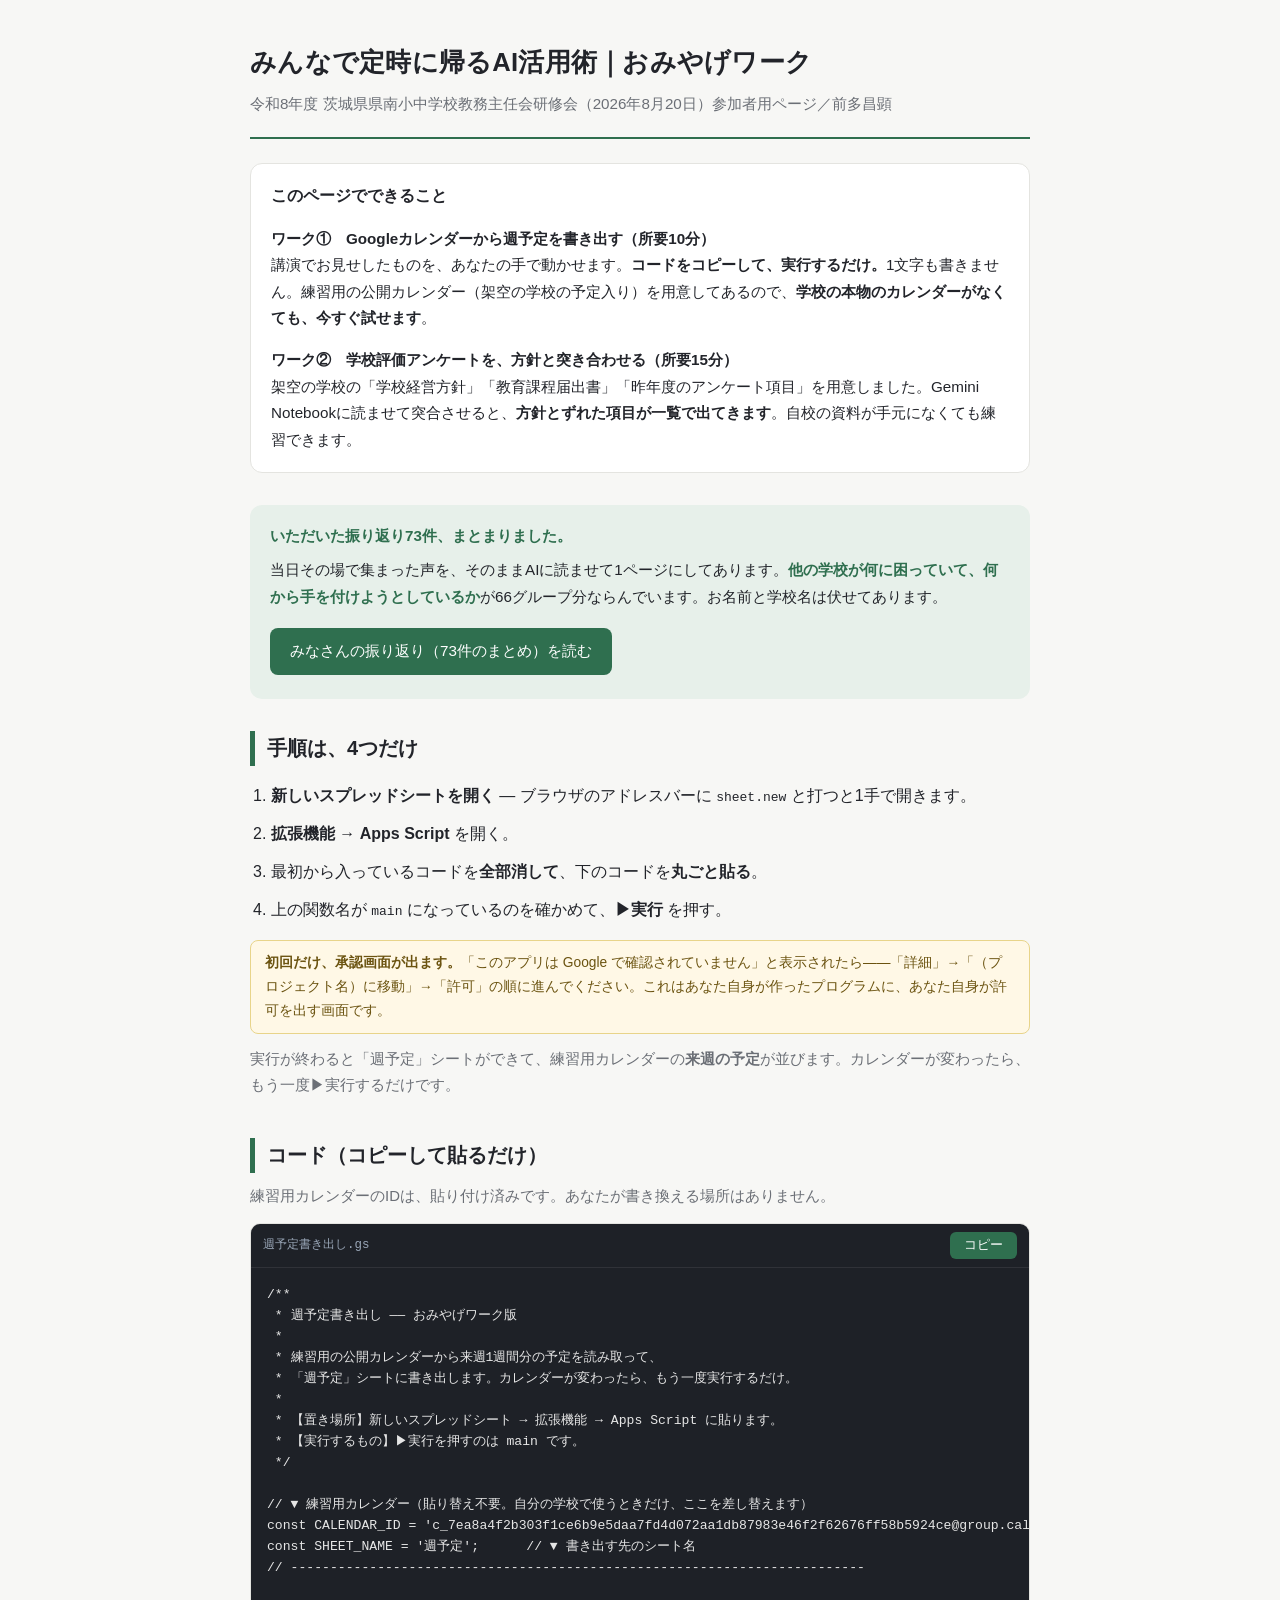
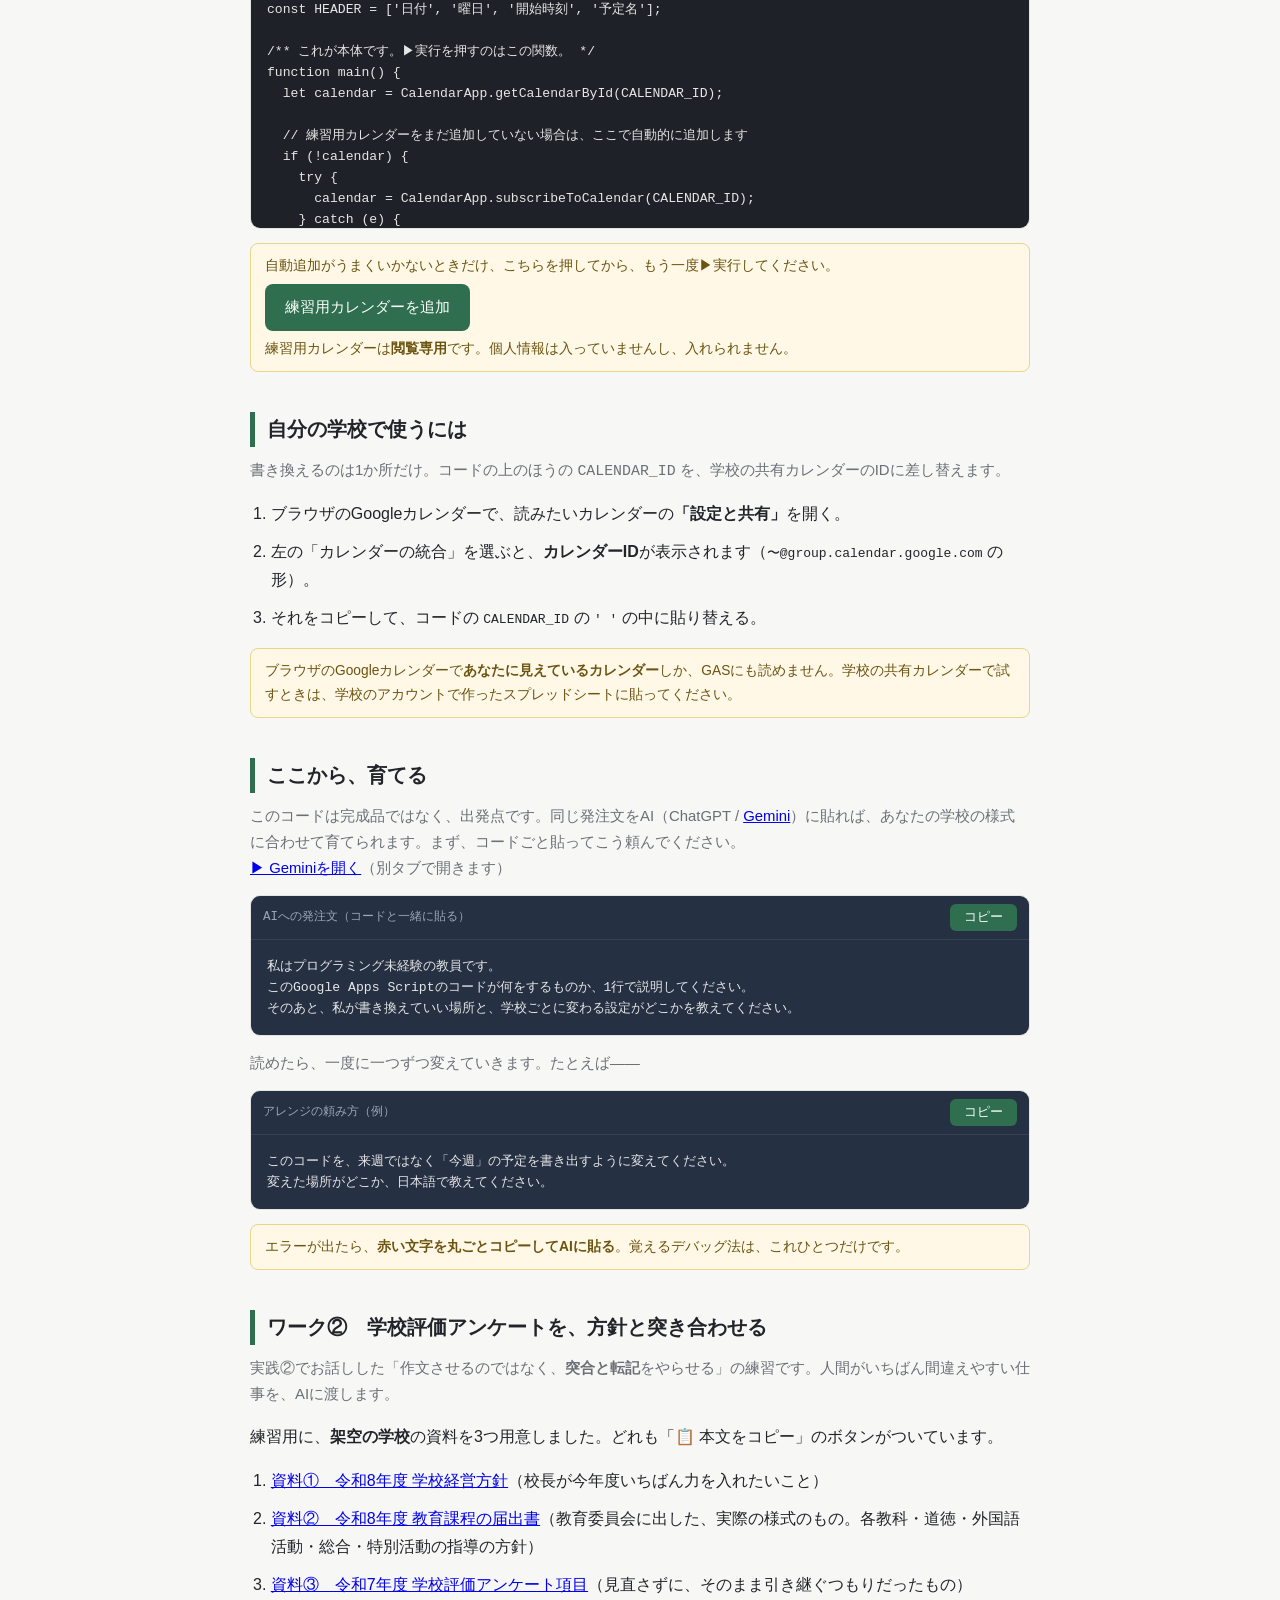
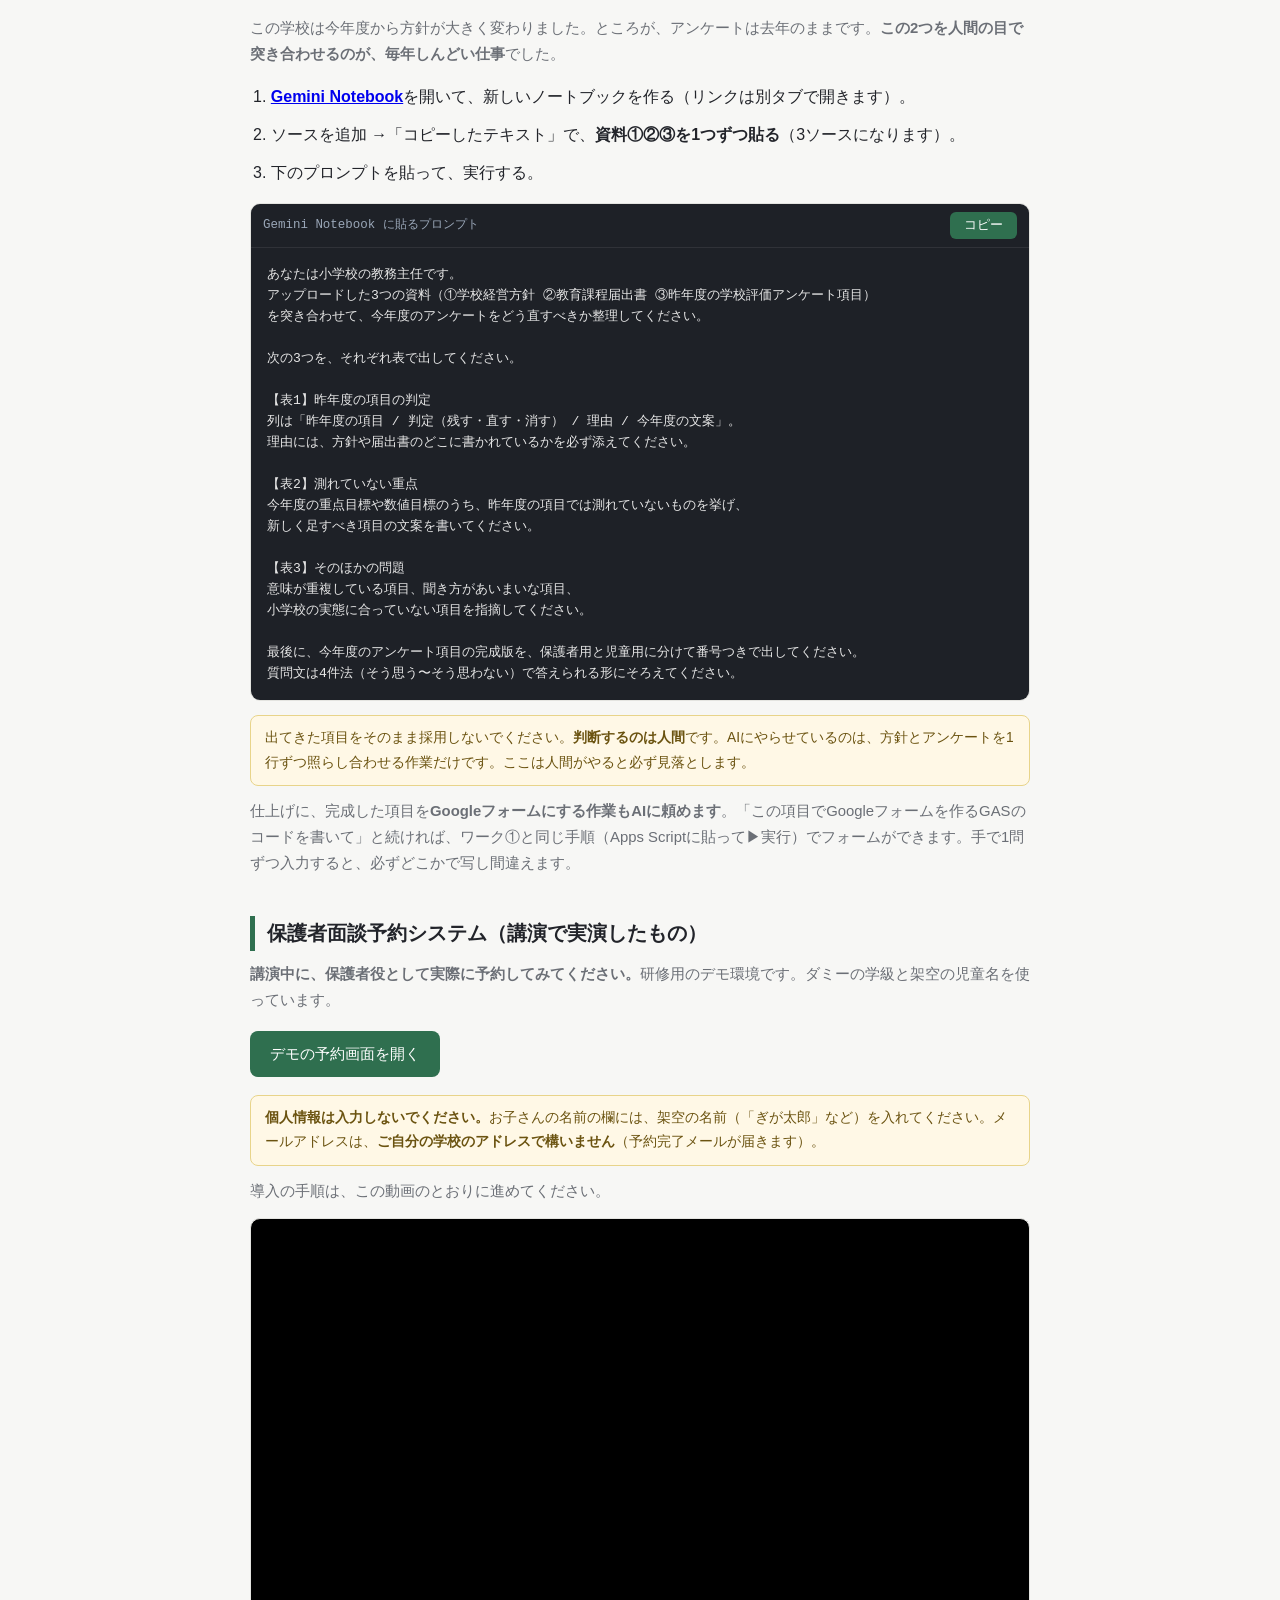
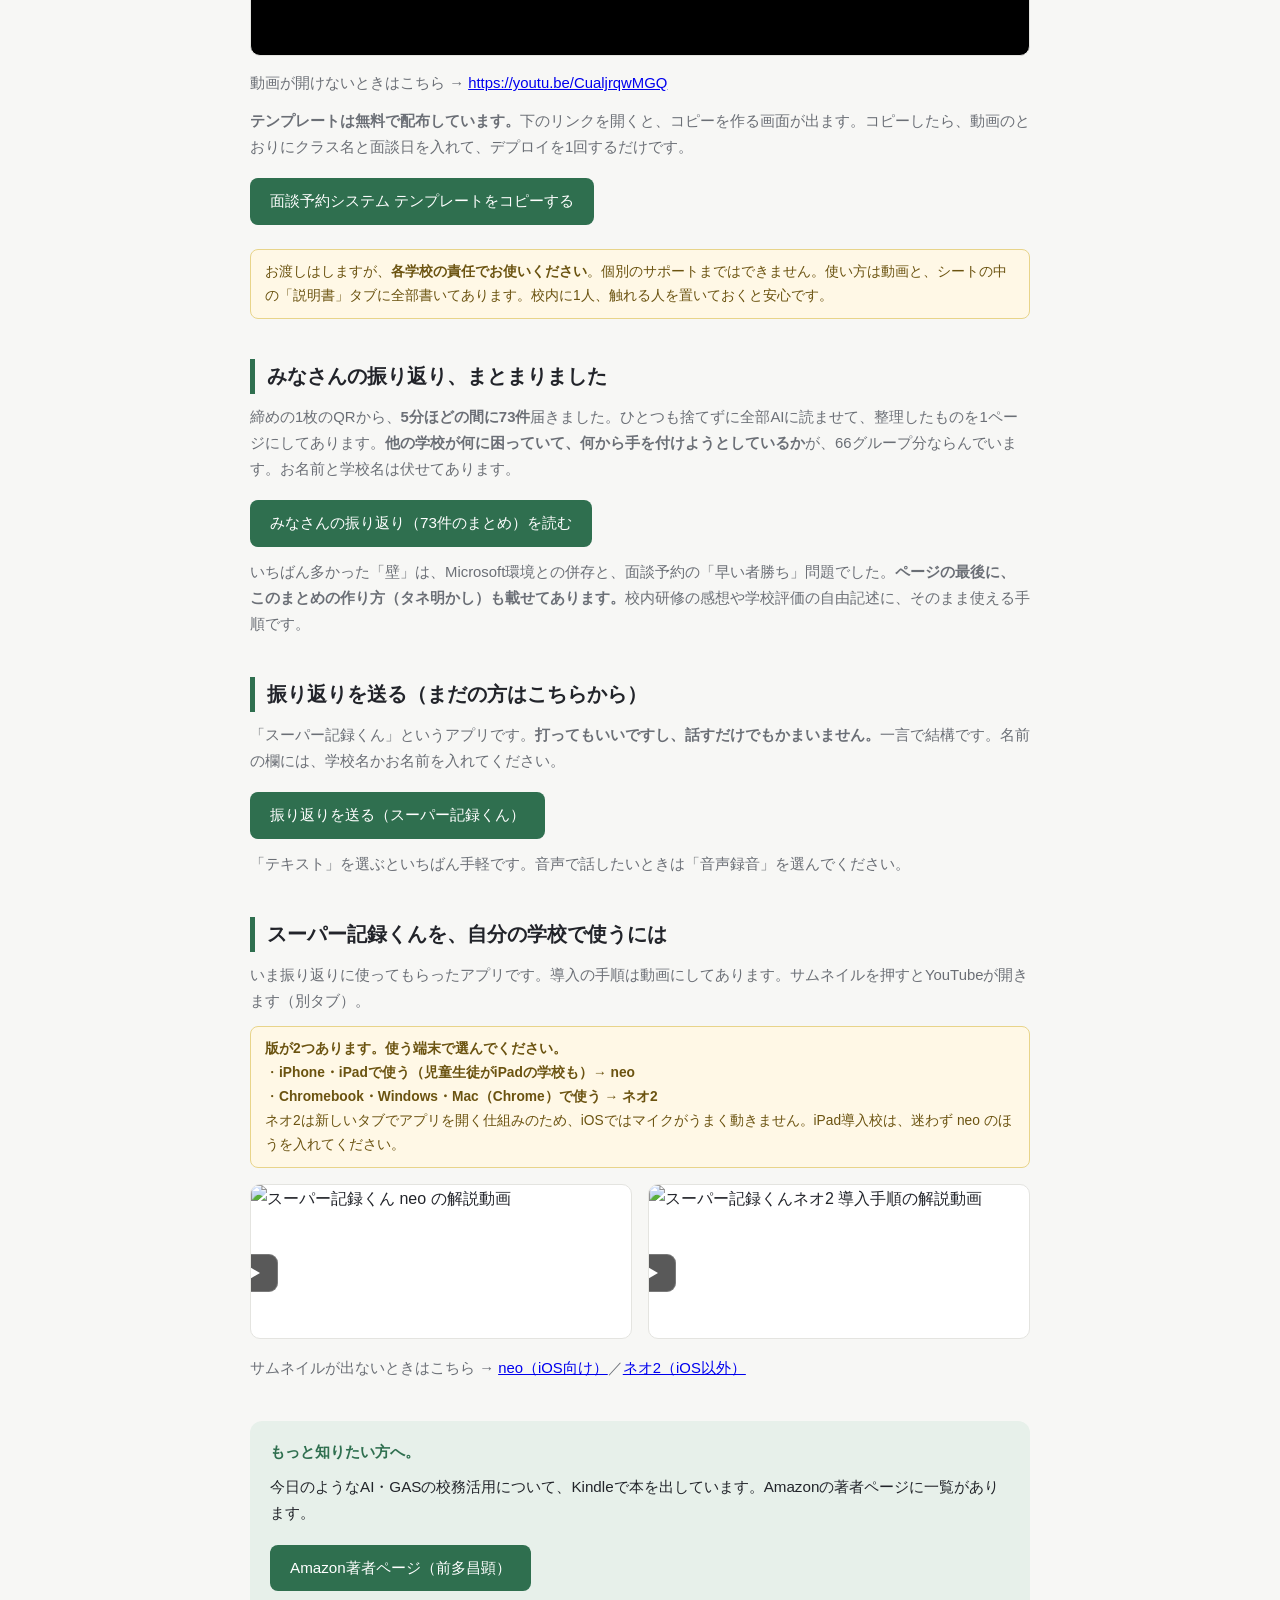
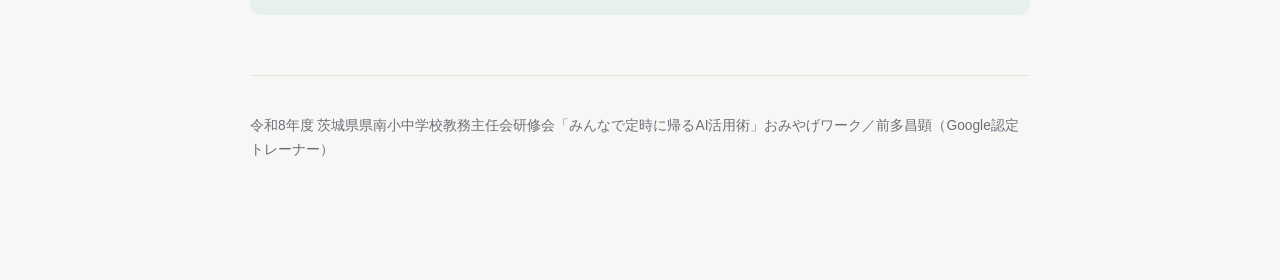
==== commit fb9bfb9c: "振り返りページとトップの行き来をボタン化 - 振り返りページの冒頭と末尾に「おみやげワークのページへ」ボタン（小さな戻りリンクから格上げ） - トップのリード直下に「みなさんの振り返りを読む」ボタンを" ====
--- a/index.html
+++ b/index.html
@@ -235,6 +235,12 @@
   架空の学校の「学校経営方針」「教育課程届出書」「昨年度のアンケート項目」を用意しました。Gemini Notebookに読ませて突合させると、<strong>方針とずれた項目が一覧で出てきます</strong>。自校の資料が手元になくても練習できます。</p>
 </div>
 
+<div class="cta" style="margin-top:0;margin-bottom:32px">
+  <p style="margin:0 0 8px"><strong>いただいた振り返り73件、まとまりました。</strong></p>
+  <p style="margin:0 0 12px">当日その場で集まった声を、そのままAIに読ませて1ページにしてあります。<strong>他の学校が何に困っていて、何から手を付けようとしているか</strong>が66グループ分ならんでいます。お名前と学校名は伏せてあります。</p>
+  <a class="btnlink" href="furikaeri/">みなさんの振り返り（73件のまとめ）を読む</a>
+</div>
+
 <section class="step">
   <h2>手順は、4つだけ</h2>
   <ol class="steps">
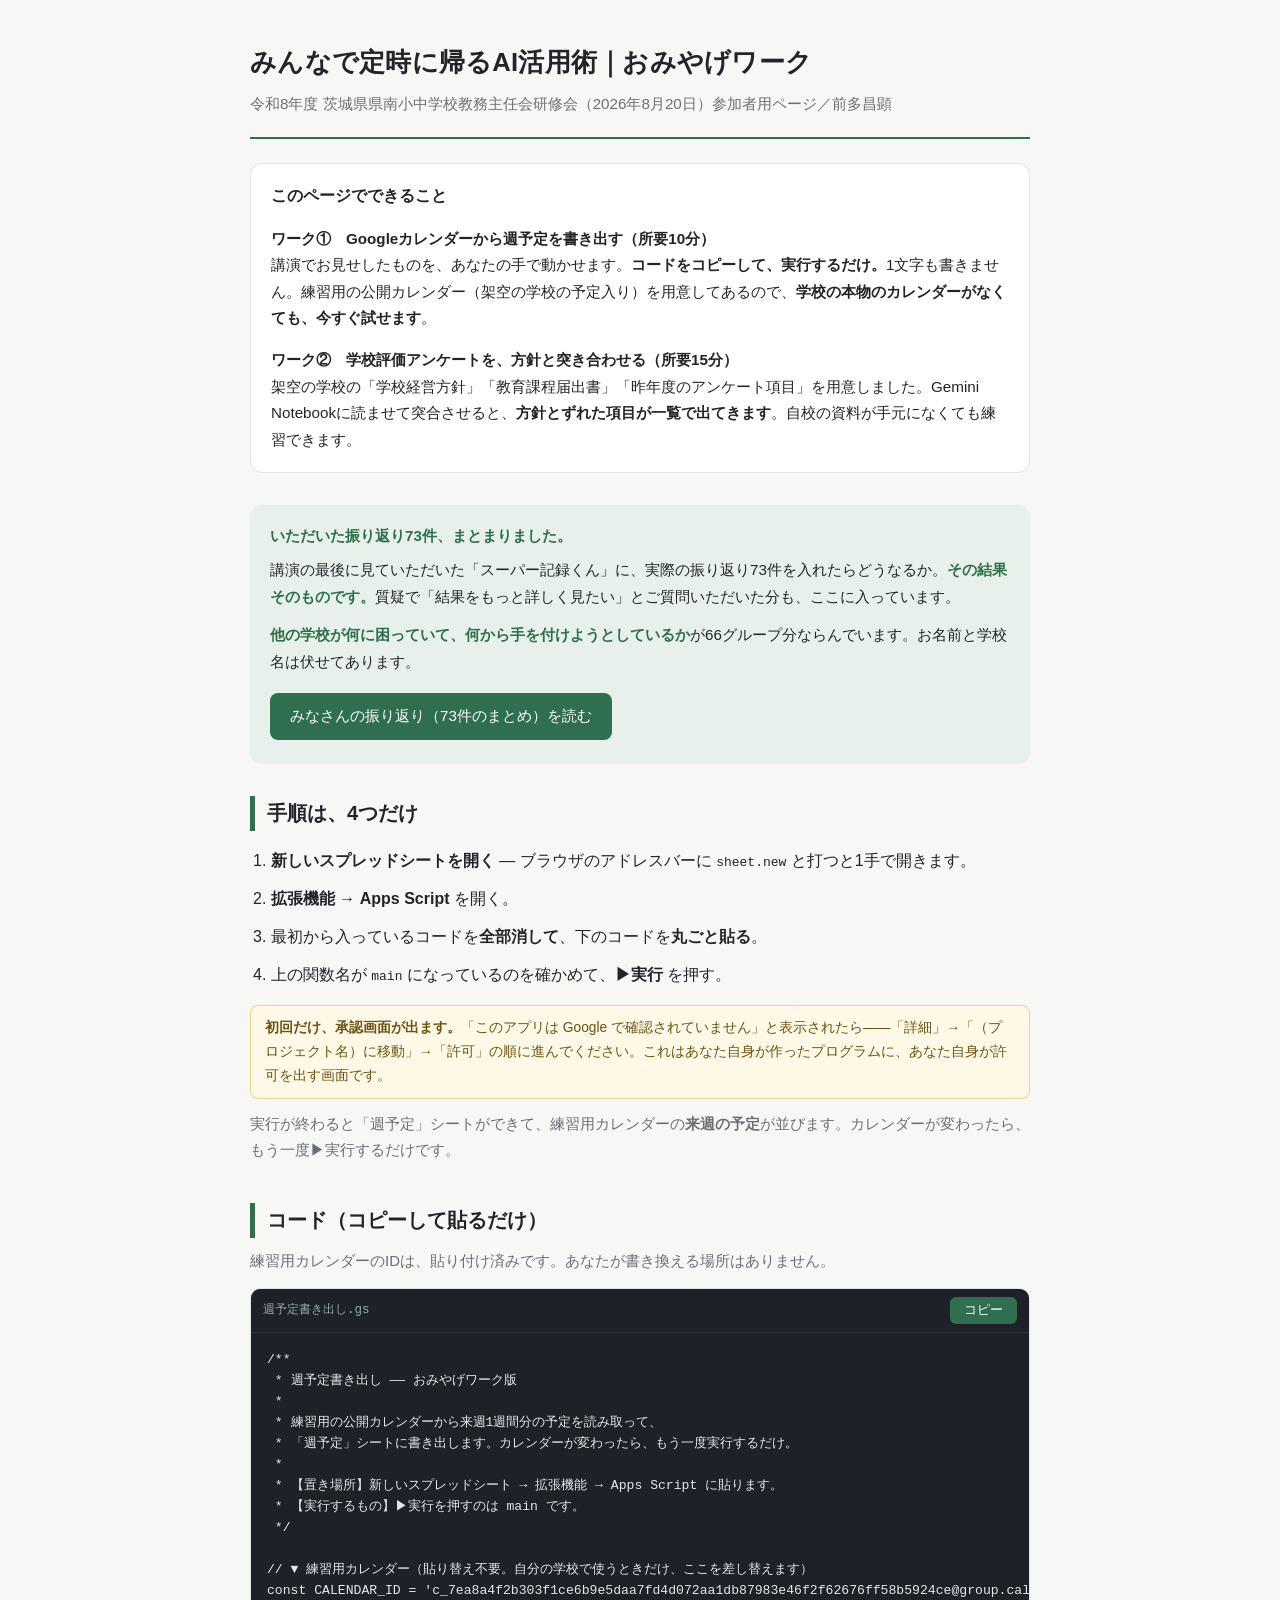
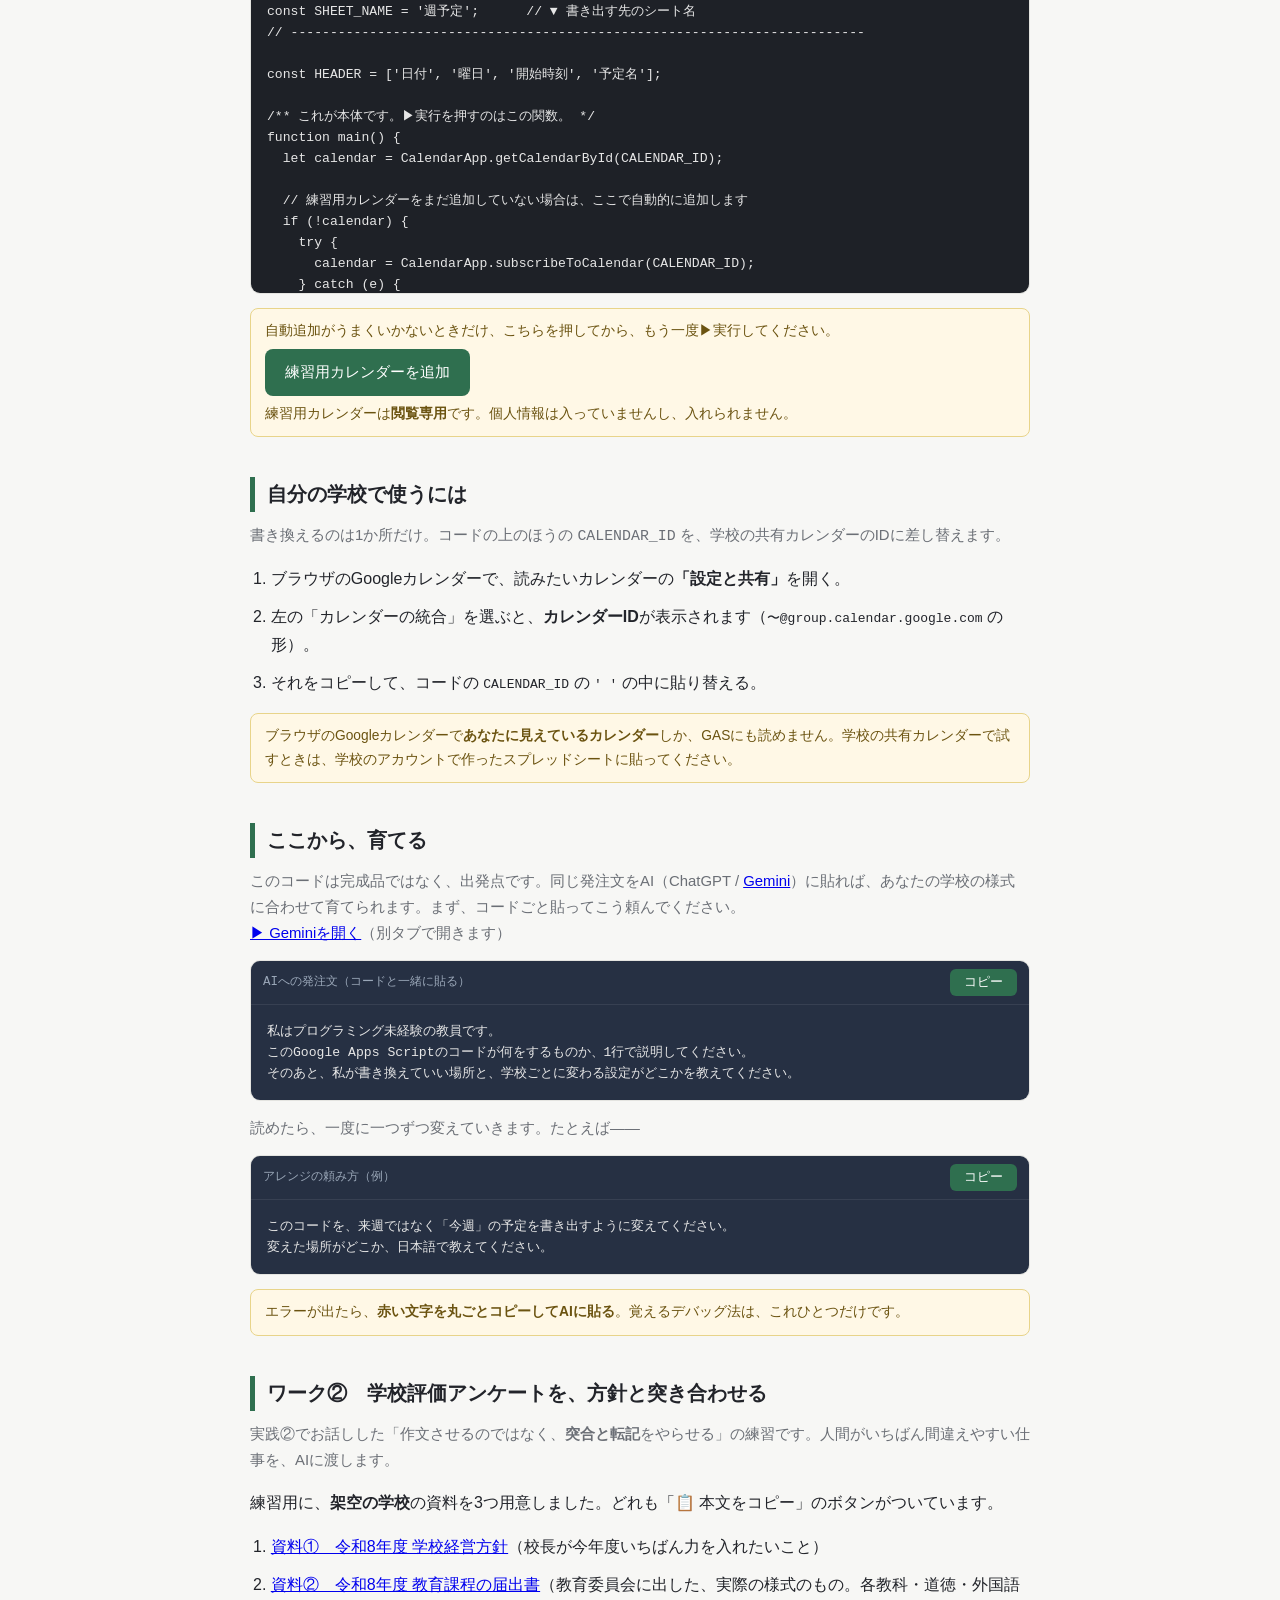
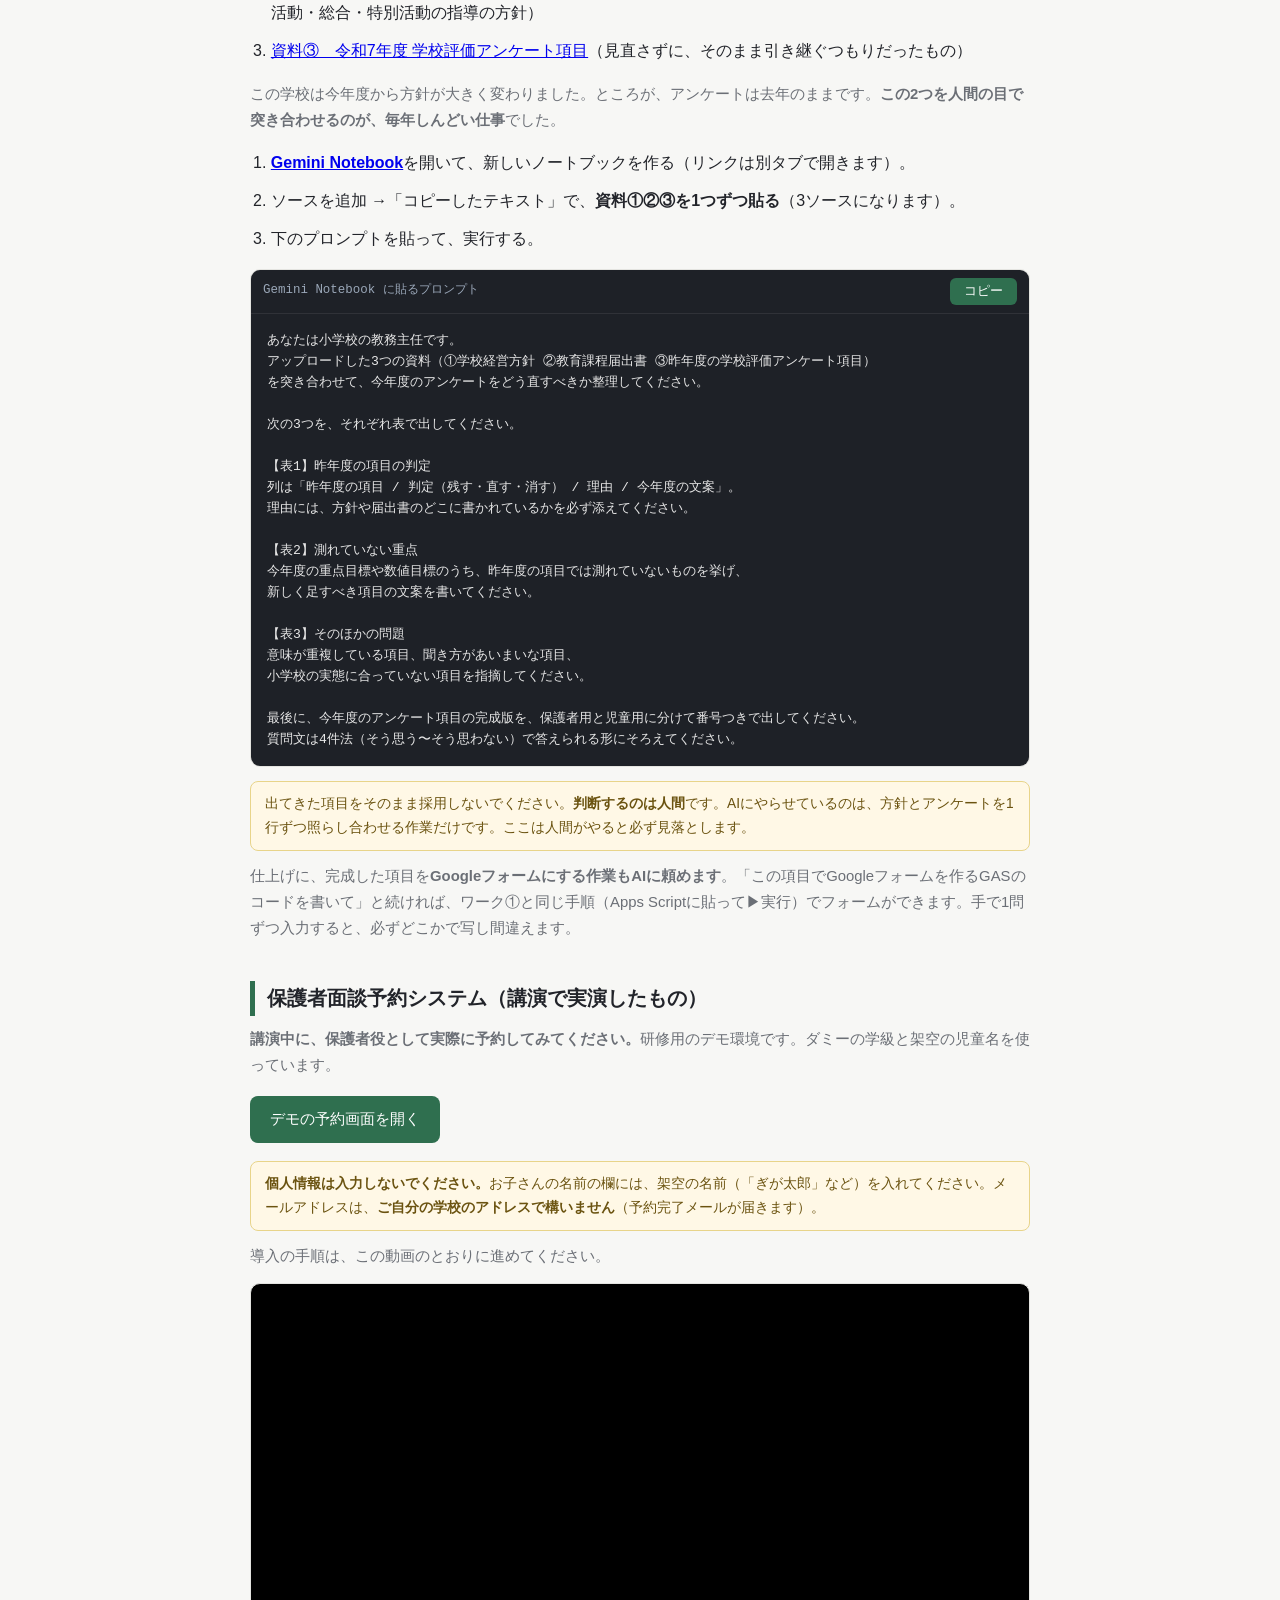
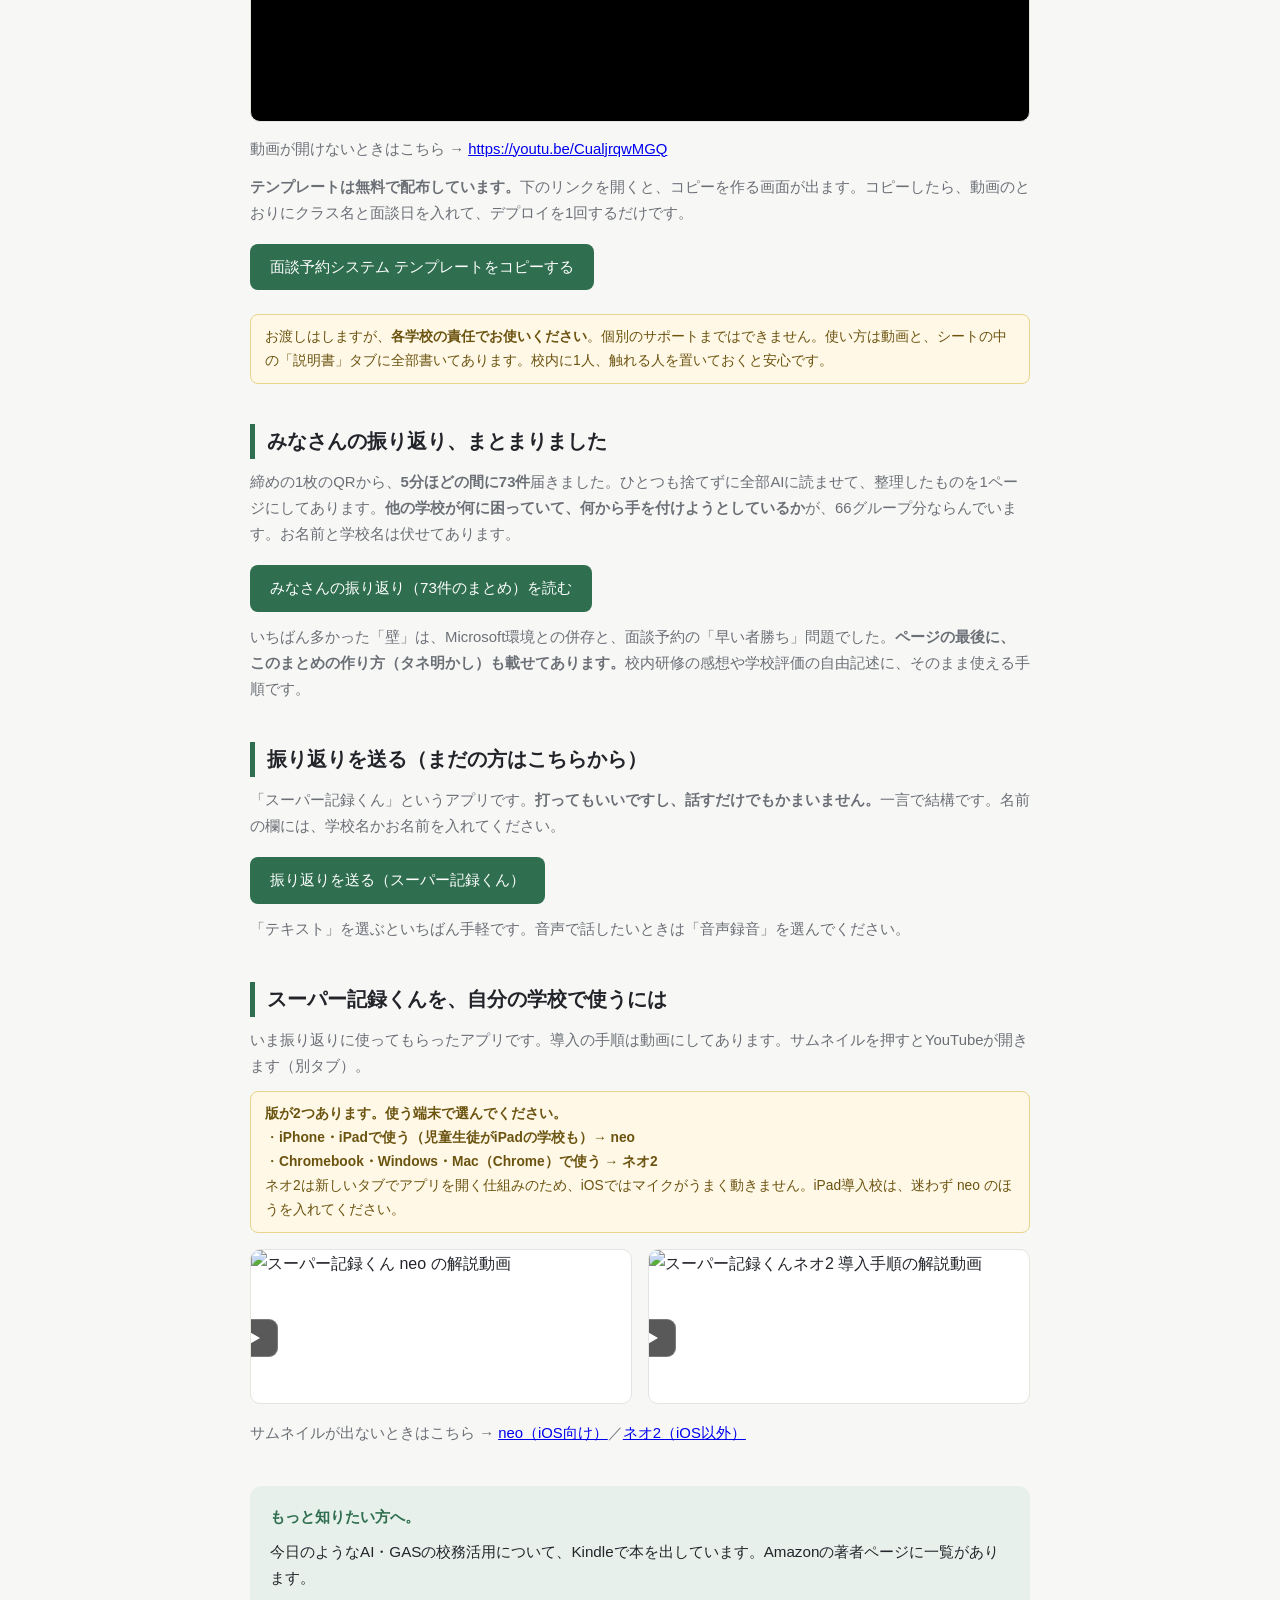
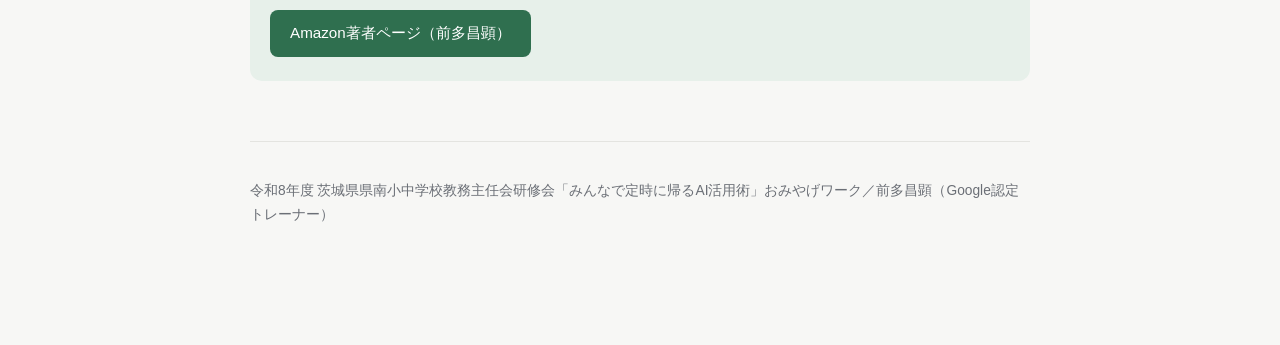
==== commit c514b23e: "振り返りページが「記録くんの結果そのもの」だと分かる案内を追加 - トップのカードに「講演の最後に見ていただいたスーパー記録くんに73件を入れた結果そのもの」＋質疑への言及を追記 - 振り返りページ冒" ====
--- a/index.html
+++ b/index.html
@@ -237,7 +237,8 @@
 
 <div class="cta" style="margin-top:0;margin-bottom:32px">
   <p style="margin:0 0 8px"><strong>いただいた振り返り73件、まとまりました。</strong></p>
-  <p style="margin:0 0 12px">当日その場で集まった声を、そのままAIに読ませて1ページにしてあります。<strong>他の学校が何に困っていて、何から手を付けようとしているか</strong>が66グループ分ならんでいます。お名前と学校名は伏せてあります。</p>
+  <p style="margin:0 0 12px">講演の最後に見ていただいた「スーパー記録くん」に、実際の振り返り73件を入れたらどうなるか。<strong>その結果そのものです。</strong>質疑で「結果をもっと詳しく見たい」とご質問いただいた分も、ここに入っています。</p>
+  <p style="margin:0 0 12px"><strong>他の学校が何に困っていて、何から手を付けようとしているか</strong>が66グループ分ならんでいます。お名前と学校名は伏せてあります。</p>
   <a class="btnlink" href="furikaeri/">みなさんの振り返り（73件のまとめ）を読む</a>
 </div>
 
